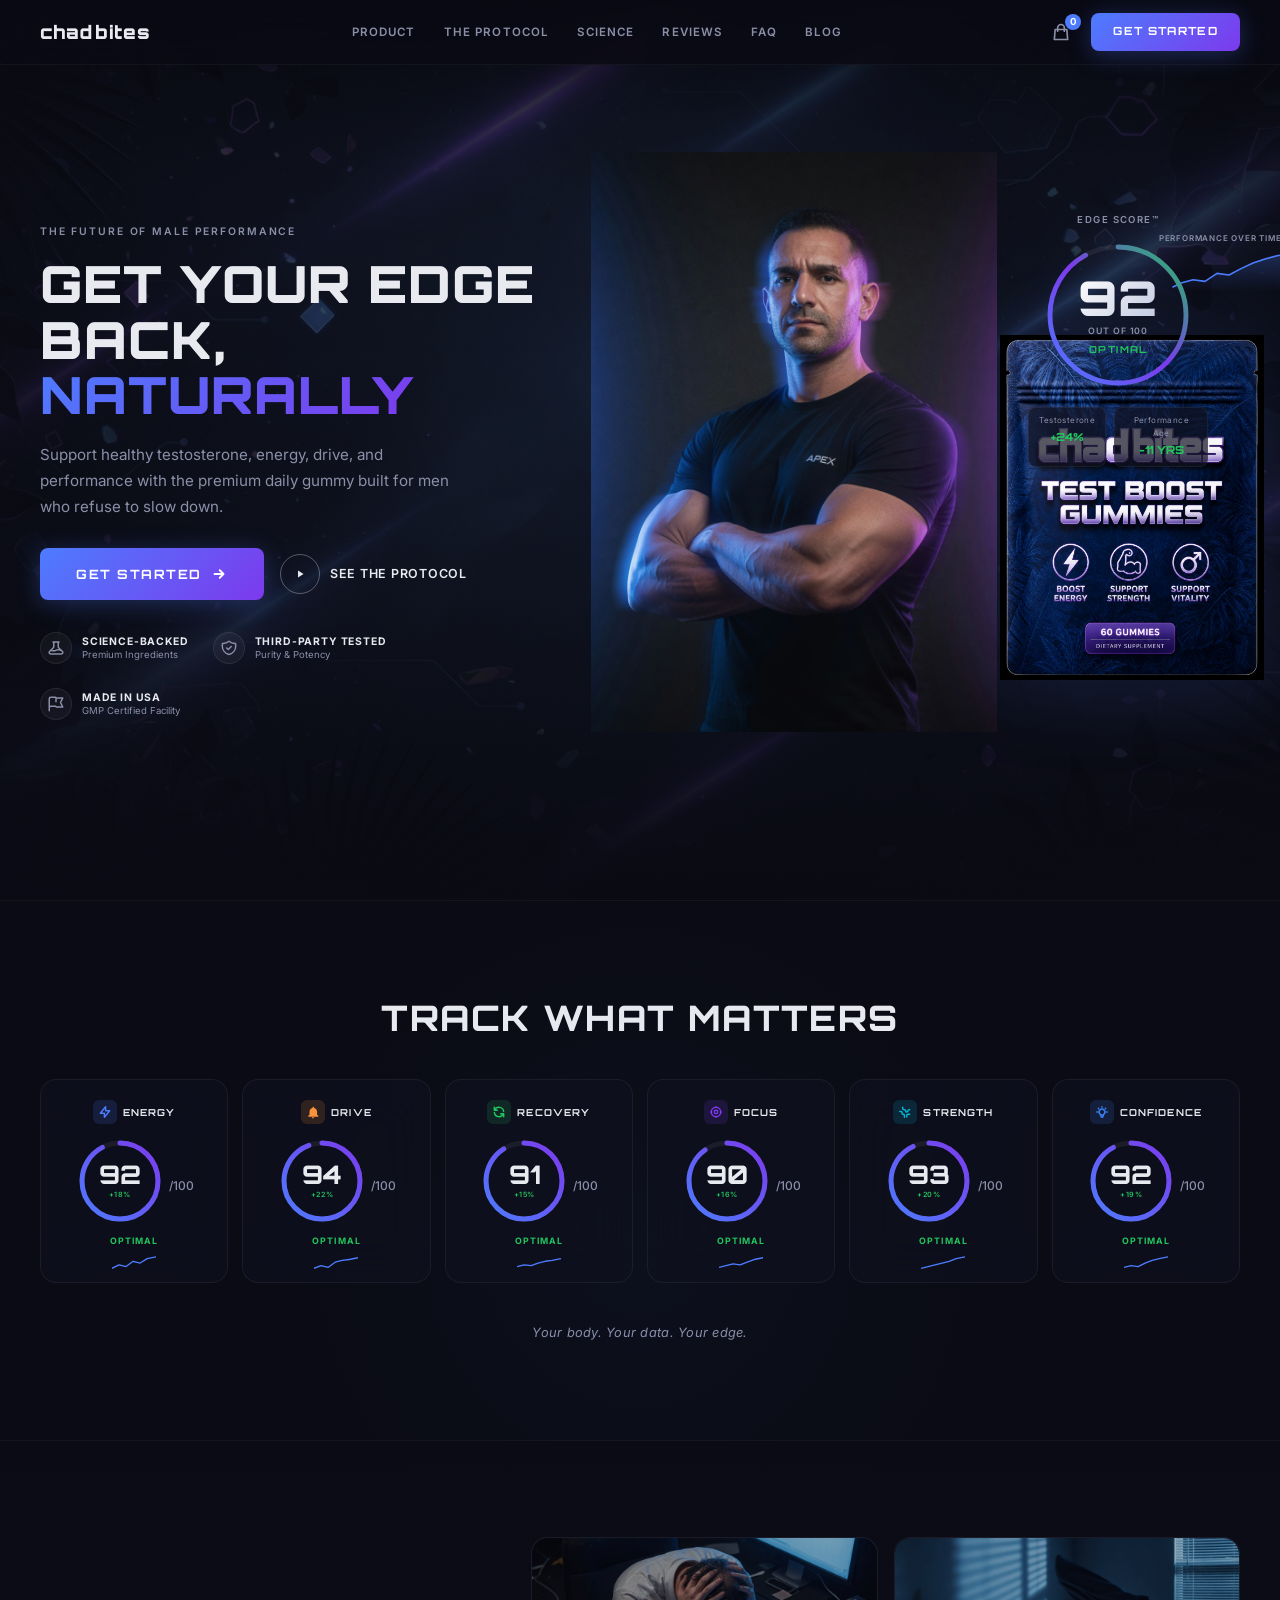
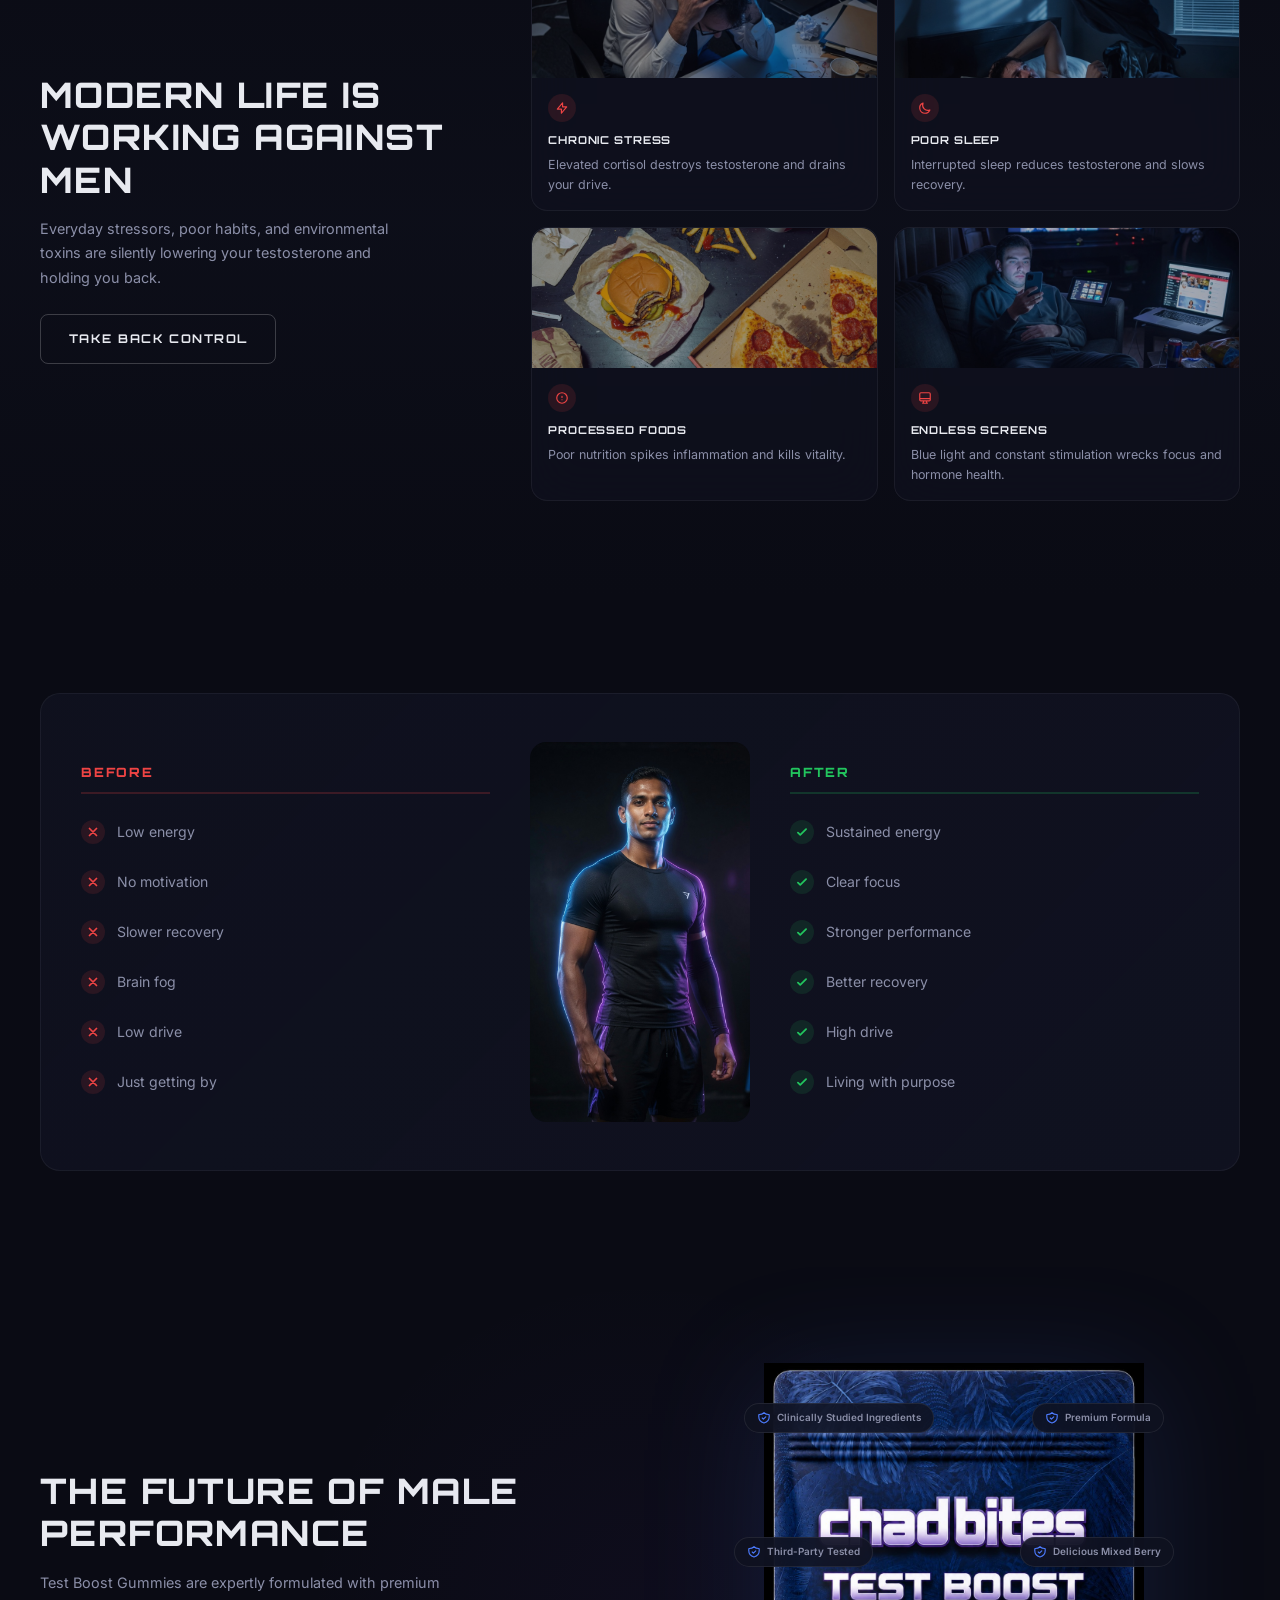
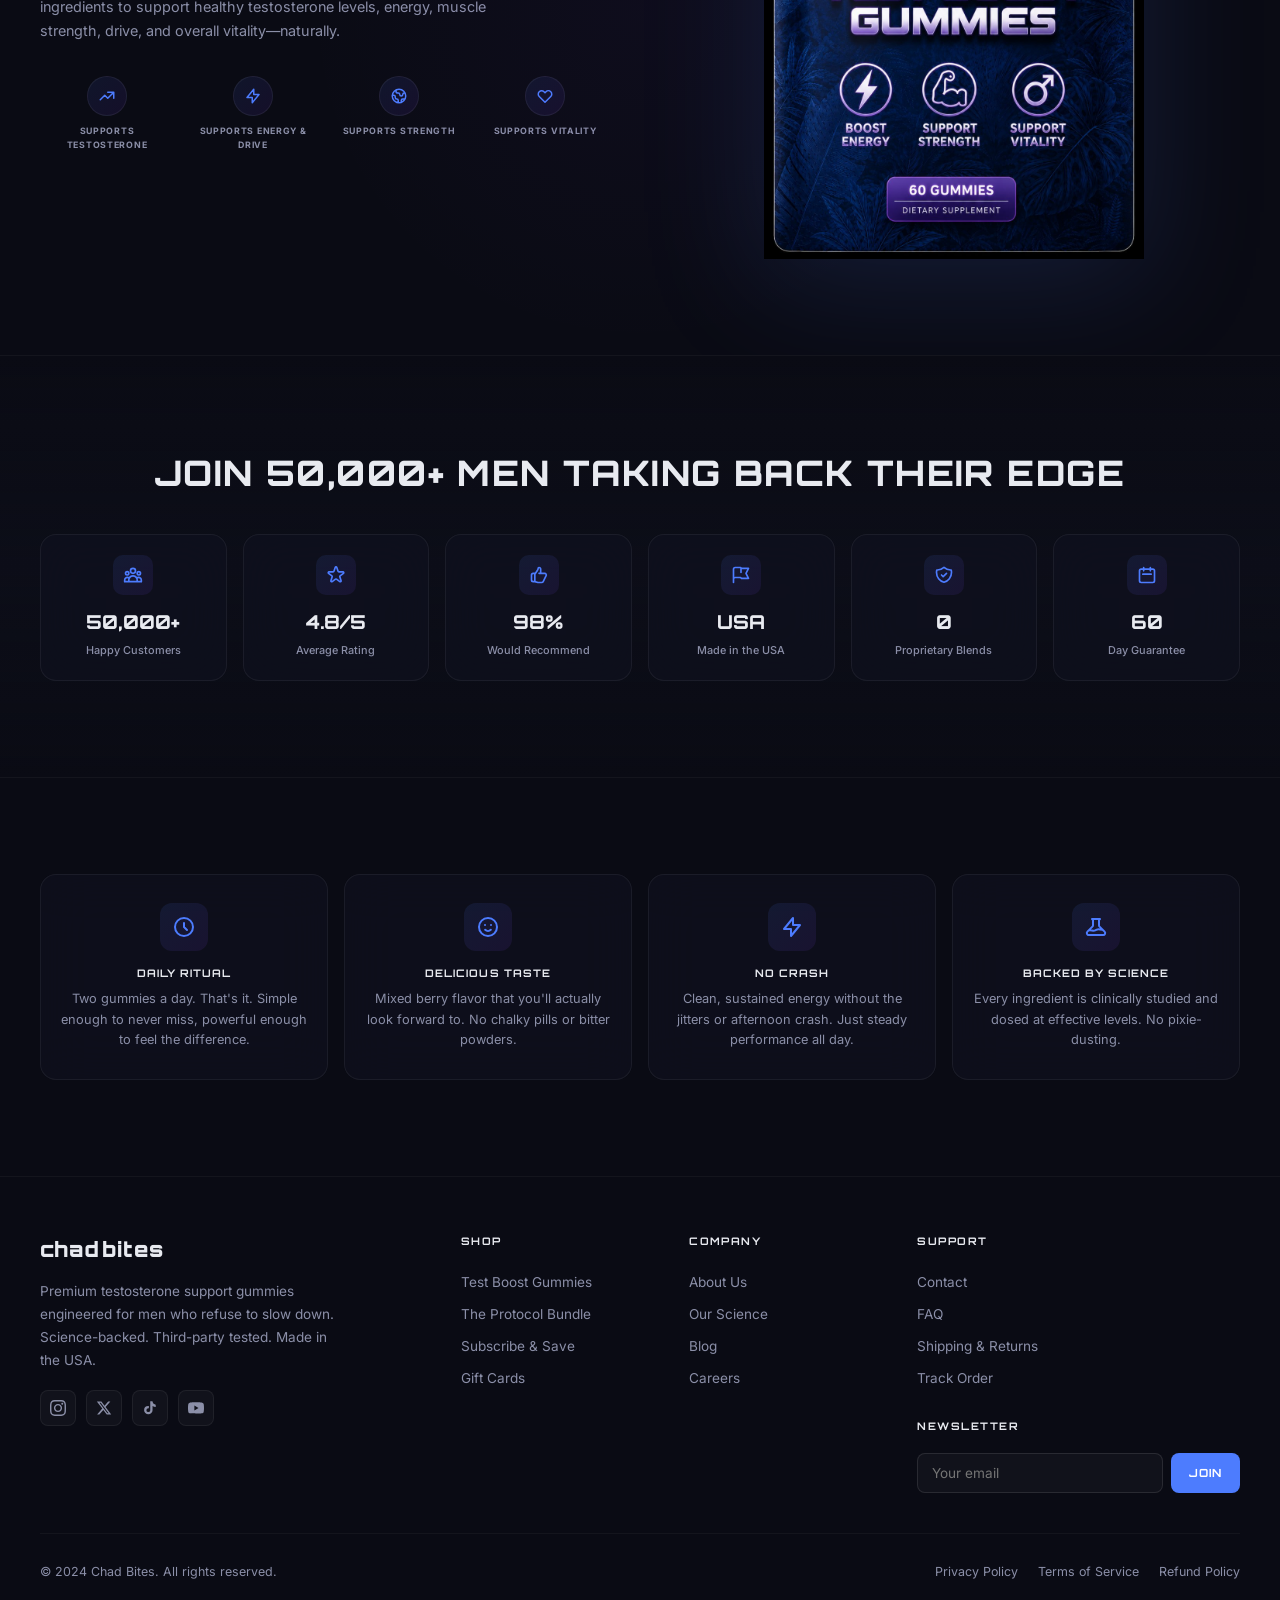
==== index.html @ c921f91a "initial: full HTML/CSS template set - homepage, editorial, quiz, blog, general page" ====
<!DOCTYPE html>
<html lang="en">
<head>
  <meta charset="utf-8">
  <meta name="viewport" content="width=device-width, initial-scale=1.0, maximum-scale=5.0">
  <title>Chad Bites - Get Your Edge Back, Naturally</title>
  <meta name="description" content="Premium testosterone support gummies for men who refuse to slow down. Science-backed, third-party tested, made in the USA.">
  <link rel="preconnect" href="https://fonts.googleapis.com">
  <link rel="preconnect" href="https://fonts.gstatic.com" crossorigin>
  <link href="https://fonts.googleapis.com/css2?family=Inter:wght@400;500;600;700;800;900&family=Orbitron:wght@400;500;600;700;800;900&display=swap" rel="stylesheet">
  <link rel="stylesheet" href="css/styles.css">
</head>
<body>
  <!-- Nav Component -->
  <div id="nav-component"></div>

  <main id="MainContent">
    <!-- ===================== HERO ===================== -->
    <section class="hero-section">
      <div class="hero-bg">
        <img src="images/hero-bg.jpg" alt="" loading="eager" fetchpriority="high">
      </div>
      <div class="hero-inner">
        <div class="hero-text">
          <div class="hero-eyebrow">THE FUTURE OF MALE PERFORMANCE</div>
          <h1 class="hero-heading">
            GET YOUR EDGE BACK,<br>
            <span class="accent">NATURALLY</span>
          </h1>
          <p class="hero-subtext">Support healthy testosterone, energy, drive, and performance with the premium daily gummy built for men who refuse to slow down.</p>
          <div class="hero-actions">
            <a href="quiz.html" class="btn btn-primary btn-lg">
              GET STARTED
              <svg xmlns="http://www.w3.org/2000/svg" width="18" height="18" fill="none" viewBox="0 0 24 24" stroke="currentColor" stroke-width="2.5"><path stroke-linecap="round" stroke-linejoin="round" d="M13 7l5 5m0 0l-5 5m5-5H6"/></svg>
            </a>
            <a href="#features" class="hero-secondary-btn">
              <span class="play-circle">
                <svg xmlns="http://www.w3.org/2000/svg" width="12" height="12" fill="currentColor" viewBox="0 0 24 24"><path d="M8 5v14l11-7z"/></svg>
              </span>
              <span>SEE THE PROTOCOL</span>
            </a>
          </div>
          <div class="hero-trust-row">
            <div class="trust-item">
              <div class="trust-item-icon">
                <svg xmlns="http://www.w3.org/2000/svg" width="18" height="18" fill="none" viewBox="0 0 24 24" stroke="currentColor" stroke-width="2"><path stroke-linecap="round" stroke-linejoin="round" d="M19.428 15.428a2 2 0 00-1.022-.547l-2.387-.477a6 6 0 00-3.86.517l-.318.158a6 6 0 01-3.86.517L6.05 15.21a2 2 0 00-1.806.547M8 4h8l-1 1v5.172a2 2 0 00.586 1.414l5 5c1.26 1.26.367 3.414-1.415 3.414H4.828c-1.782 0-2.674-2.154-1.414-3.414l5-5A2 2 0 009 10.172V5L8 4z"/></svg>
              </div>
              <div><strong>SCIENCE-BACKED</strong><span>Premium Ingredients</span></div>
            </div>
            <div class="trust-item">
              <div class="trust-item-icon">
                <svg xmlns="http://www.w3.org/2000/svg" width="18" height="18" fill="none" viewBox="0 0 24 24" stroke="currentColor" stroke-width="2"><path stroke-linecap="round" stroke-linejoin="round" d="M9 12l2 2 4-4m5.618-4.016A11.955 11.955 0 0112 2.944a11.955 11.955 0 01-8.618 3.04A12.02 12.02 0 003 9c0 5.591 3.824 10.29 9 11.622 5.176-1.332 9-6.03 9-11.622 0-1.042-.133-2.052-.382-3.016z"/></svg>
              </div>
              <div><strong>THIRD-PARTY TESTED</strong><span>Purity &amp; Potency</span></div>
            </div>
            <div class="trust-item">
              <div class="trust-item-icon">
                <svg xmlns="http://www.w3.org/2000/svg" width="18" height="18" fill="none" viewBox="0 0 24 24" stroke="currentColor" stroke-width="2"><path stroke-linecap="round" stroke-linejoin="round" d="M3 21v-4m0 0V5a2 2 0 012-2h6.5l1 1H21l-3 6 3 6h-8.5l-1-1H5a2 2 0 00-2 2zm9-13.5V9"/></svg>
              </div>
              <div><strong>MADE IN USA</strong><span>GMP Certified Facility</span></div>
            </div>
          </div>
        </div>

        <div class="hero-visuals">
          <div class="hero-model">
            <img src="images/hero-model.jpg" alt="Athletic man" loading="eager">
          </div>
          <div class="hero-product">
            <img src="images/pouch-front.jpg" alt="Chad Bites Test Boost Gummies" loading="eager">
          </div>

          <div class="hero-gauge-area">
            <div class="hero-gauge-top-label">EDGE SCORE&trade;</div>
            <div class="hero-gauge-ring">
              <svg viewBox="0 0 200 200">
                <defs>
                  <linearGradient id="heroGaugeGrad" x1="0%" y1="0%" x2="100%" y2="100%">
                    <stop offset="0%" stop-color="#4d7cfe"/>
                    <stop offset="50%" stop-color="#7c3aed"/>
                    <stop offset="100%" stop-color="#22c55e"/>
                  </linearGradient>
                </defs>
                <circle cx="100" cy="100" r="85" fill="none" stroke="rgba(255,255,255,0.06)" stroke-width="6"/>
                <circle class="hero-gauge-fill" cx="100" cy="100" r="85" fill="none"
                        stroke="url(#heroGaugeGrad)" stroke-width="6" stroke-linecap="round"
                        stroke-dasharray="0 534"
                        data-target="491" data-circumference="534"/>
              </svg>
              <div class="hero-gauge-center">
                <span class="hero-gauge-value">92</span>
                <span class="hero-gauge-max">OUT OF 100</span>
                <span class="hero-gauge-status">OPTIMAL</span>
              </div>
            </div>
            <div class="hero-mini-stats">
              <div class="mini-stat">
                <span class="mini-stat-label">Testosterone</span>
                <span class="mini-stat-value">+24%</span>
              </div>
              <div class="mini-stat">
                <span class="mini-stat-label">Performance Age</span>
                <span class="mini-stat-value">-11 YRS</span>
              </div>
            </div>
          </div>

          <div class="hero-perf-chart">
            <div class="hero-chart-label">PERFORMANCE OVER TIME</div>
            <svg viewBox="0 0 140 50" class="hero-chart-line">
              <defs>
                <linearGradient id="chartAreaFill" x1="0" y1="0" x2="0" y2="1">
                  <stop offset="0%" stop-color="rgba(77,124,254,0.25)"/>
                  <stop offset="100%" stop-color="rgba(77,124,254,0)"/>
                </linearGradient>
              </defs>
              <polygon points="0,45 10,40 25,36 40,38 55,28 70,30 85,22 100,15 115,10 130,6 140,4 140,50 0,50" fill="url(#chartAreaFill)"/>
              <polyline points="0,45 10,40 25,36 40,38 55,28 70,30 85,22 100,15 115,10 130,6 140,4" fill="none" stroke="#4d7cfe" stroke-width="2" stroke-linecap="round" stroke-linejoin="round"/>
            </svg>
          </div>
        </div>
      </div>
    </section>

    <!-- ===================== STATS GAUGES ===================== -->
    <section class="stats-section section-padding">
      <div class="container">
        <div class="stats-header">
          <h2 class="section-heading text-center">TRACK WHAT MATTERS</h2>
        </div>
        <div class="stats-scroll">
          <!-- Hidden SVG for gauge gradient -->
          <svg width="0" height="0" style="position:absolute;">
            <defs>
              <linearGradient id="gaugeGradient" x1="0%" y1="0%" x2="100%" y2="100%">
                <stop offset="0%" stop-color="#4d7cfe"/>
                <stop offset="100%" stop-color="#7c3aed"/>
              </linearGradient>
            </defs>
          </svg>

          <!-- Energy -->
          <div class="stat-card glass-card">
            <div class="stat-card-top">
              <span class="stat-card-icon stat-card-icon--energy">
                <svg xmlns="http://www.w3.org/2000/svg" width="14" height="14" fill="none" viewBox="0 0 24 24" stroke="currentColor" stroke-width="2.5"><path stroke-linecap="round" stroke-linejoin="round" d="M13 10V3L4 14h7v7l9-11h-7z"/></svg>
              </span>
              <span class="stat-card-title">Energy</span>
            </div>
            <div class="stat-card-gauge-row">
              <div class="stat-gauge">
                <svg viewBox="0 0 90 90">
                  <circle cx="45" cy="45" r="38" fill="none" stroke="rgba(255,255,255,0.06)" stroke-width="5"/>
                  <circle class="stat-gauge-fill" cx="45" cy="45" r="38" fill="none" stroke="url(#gaugeGradient)" stroke-width="5" stroke-linecap="round" data-target="220" data-circumference="239"/>
                </svg>
                <div class="stat-gauge-inner">
                  <span class="stat-gauge-value">92</span>
                  <span class="stat-gauge-sub">+18%</span>
                </div>
              </div>
              <span class="stat-card-max">/100</span>
            </div>
            <div class="stat-card-bottom">
              <span class="stat-card-status">OPTIMAL</span>
              <div class="stat-trend"><svg viewBox="0 0 50 16"><polyline points="0,14 8,10 16,12 24,6 32,8 40,3 50,1"/></svg></div>
            </div>
          </div>

          <!-- Drive -->
          <div class="stat-card glass-card">
            <div class="stat-card-top">
              <span class="stat-card-icon stat-card-icon--drive">
                <svg xmlns="http://www.w3.org/2000/svg" width="14" height="14" fill="currentColor" viewBox="0 0 24 24"><path d="M12 23c-1.1 0-1.99-.89-1.99-1.99h3.98c0 1.1-.89 1.99-1.99 1.99zm8-3H4V18l2-1v-5.5c0-3.07 2.13-5.64 5-6.32V4.5c0-.83.67-1.5 1.5-1.5s1.5.67 1.5 1.5v.68c2.87.68 5 3.25 5 6.32V17l2 1v2z"/></svg>
              </span>
              <span class="stat-card-title">Drive</span>
            </div>
            <div class="stat-card-gauge-row">
              <div class="stat-gauge">
                <svg viewBox="0 0 90 90">
                  <circle cx="45" cy="45" r="38" fill="none" stroke="rgba(255,255,255,0.06)" stroke-width="5"/>
                  <circle class="stat-gauge-fill" cx="45" cy="45" r="38" fill="none" stroke="url(#gaugeGradient)" stroke-width="5" stroke-linecap="round" data-target="225" data-circumference="239"/>
                </svg>
                <div class="stat-gauge-inner">
                  <span class="stat-gauge-value">94</span>
                  <span class="stat-gauge-sub">+22%</span>
                </div>
              </div>
              <span class="stat-card-max">/100</span>
            </div>
            <div class="stat-card-bottom">
              <span class="stat-card-status">OPTIMAL</span>
              <div class="stat-trend"><svg viewBox="0 0 50 16"><polyline points="0,14 8,11 16,13 24,7 32,5 40,4 50,2"/></svg></div>
            </div>
          </div>

          <!-- Recovery -->
          <div class="stat-card glass-card">
            <div class="stat-card-top">
              <span class="stat-card-icon stat-card-icon--recovery">
                <svg xmlns="http://www.w3.org/2000/svg" width="14" height="14" fill="none" viewBox="0 0 24 24" stroke="currentColor" stroke-width="2.5"><path stroke-linecap="round" stroke-linejoin="round" d="M4 4v5h.582m15.356 2A8.001 8.001 0 004.582 9m0 0H9m11 11v-5h-.581m0 0a8.003 8.003 0 01-15.357-2m15.357 2H15"/></svg>
              </span>
              <span class="stat-card-title">Recovery</span>
            </div>
            <div class="stat-card-gauge-row">
              <div class="stat-gauge">
                <svg viewBox="0 0 90 90">
                  <circle cx="45" cy="45" r="38" fill="none" stroke="rgba(255,255,255,0.06)" stroke-width="5"/>
                  <circle class="stat-gauge-fill" cx="45" cy="45" r="38" fill="none" stroke="url(#gaugeGradient)" stroke-width="5" stroke-linecap="round" data-target="217" data-circumference="239"/>
                </svg>
                <div class="stat-gauge-inner">
                  <span class="stat-gauge-value">91</span>
                  <span class="stat-gauge-sub">+15%</span>
                </div>
              </div>
              <span class="stat-card-max">/100</span>
            </div>
            <div class="stat-card-bottom">
              <span class="stat-card-status">OPTIMAL</span>
              <div class="stat-trend"><svg viewBox="0 0 50 16"><polyline points="0,12 8,10 16,11 24,8 32,6 40,5 50,3"/></svg></div>
            </div>
          </div>

          <!-- Focus -->
          <div class="stat-card glass-card">
            <div class="stat-card-top">
              <span class="stat-card-icon stat-card-icon--focus">
                <svg xmlns="http://www.w3.org/2000/svg" width="14" height="14" fill="none" viewBox="0 0 24 24" stroke="currentColor" stroke-width="2.5"><circle cx="12" cy="12" r="3"/><circle cx="12" cy="12" r="8"/><line x1="12" y1="2" x2="12" y2="4"/><line x1="12" y1="20" x2="12" y2="22"/><line x1="2" y1="12" x2="4" y2="12"/><line x1="20" y1="12" x2="22" y2="12"/></svg>
              </span>
              <span class="stat-card-title">Focus</span>
            </div>
            <div class="stat-card-gauge-row">
              <div class="stat-gauge">
                <svg viewBox="0 0 90 90">
                  <circle cx="45" cy="45" r="38" fill="none" stroke="rgba(255,255,255,0.06)" stroke-width="5"/>
                  <circle class="stat-gauge-fill" cx="45" cy="45" r="38" fill="none" stroke="url(#gaugeGradient)" stroke-width="5" stroke-linecap="round" data-target="215" data-circumference="239"/>
                </svg>
                <div class="stat-gauge-inner">
                  <span class="stat-gauge-value">90</span>
                  <span class="stat-gauge-sub">+16%</span>
                </div>
              </div>
              <span class="stat-card-max">/100</span>
            </div>
            <div class="stat-card-bottom">
              <span class="stat-card-status">OPTIMAL</span>
              <div class="stat-trend"><svg viewBox="0 0 50 16"><polyline points="0,13 8,11 16,9 24,10 32,7 40,4 50,2"/></svg></div>
            </div>
          </div>

          <!-- Strength -->
          <div class="stat-card glass-card">
            <div class="stat-card-top">
              <span class="stat-card-icon stat-card-icon--strength">
                <svg xmlns="http://www.w3.org/2000/svg" width="14" height="14" fill="none" viewBox="0 0 24 24" stroke="currentColor" stroke-width="2.5"><path stroke-linecap="round" stroke-linejoin="round" d="M3.055 11H5a2 2 0 012 2v1a2 2 0 002 2 2 2 0 012 2v2.945M8 3.935V5.5A2.5 2.5 0 0010.5 8h.5a2 2 0 012 2 2 2 0 104 0 2 2 0 012-2h1.064M15 20.488V18a2 2 0 012-2h3.064"/></svg>
              </span>
              <span class="stat-card-title">Strength</span>
            </div>
            <div class="stat-card-gauge-row">
              <div class="stat-gauge">
                <svg viewBox="0 0 90 90">
                  <circle cx="45" cy="45" r="38" fill="none" stroke="rgba(255,255,255,0.06)" stroke-width="5"/>
                  <circle class="stat-gauge-fill" cx="45" cy="45" r="38" fill="none" stroke="url(#gaugeGradient)" stroke-width="5" stroke-linecap="round" data-target="222" data-circumference="239"/>
                </svg>
                <div class="stat-gauge-inner">
                  <span class="stat-gauge-value">93</span>
                  <span class="stat-gauge-sub">+20%</span>
                </div>
              </div>
              <span class="stat-card-max">/100</span>
            </div>
            <div class="stat-card-bottom">
              <span class="stat-card-status">OPTIMAL</span>
              <div class="stat-trend"><svg viewBox="0 0 50 16"><polyline points="0,14 8,12 16,10 24,8 32,6 40,3 50,1"/></svg></div>
            </div>
          </div>

          <!-- Confidence -->
          <div class="stat-card glass-card">
            <div class="stat-card-top">
              <span class="stat-card-icon stat-card-icon--confidence">
                <svg xmlns="http://www.w3.org/2000/svg" width="14" height="14" fill="none" viewBox="0 0 24 24" stroke="currentColor" stroke-width="2.5"><path stroke-linecap="round" stroke-linejoin="round" d="M9.663 17h4.673M12 3v1m6.364 1.636l-.707.707M21 12h-1M4 12H3m3.343-5.657l-.707-.707m2.828 9.9a5 5 0 117.072 0l-.548.547A3.374 3.374 0 0014 18.469V19a2 2 0 11-4 0v-.531c0-.895-.356-1.754-.988-2.386l-.548-.547z"/></svg>
              </span>
              <span class="stat-card-title">Confidence</span>
            </div>
            <div class="stat-card-gauge-row">
              <div class="stat-gauge">
                <svg viewBox="0 0 90 90">
                  <circle cx="45" cy="45" r="38" fill="none" stroke="rgba(255,255,255,0.06)" stroke-width="5"/>
                  <circle class="stat-gauge-fill" cx="45" cy="45" r="38" fill="none" stroke="url(#gaugeGradient)" stroke-width="5" stroke-linecap="round" data-target="220" data-circumference="239"/>
                </svg>
                <div class="stat-gauge-inner">
                  <span class="stat-gauge-value">92</span>
                  <span class="stat-gauge-sub">+19%</span>
                </div>
              </div>
              <span class="stat-card-max">/100</span>
            </div>
            <div class="stat-card-bottom">
              <span class="stat-card-status">OPTIMAL</span>
              <div class="stat-trend"><svg viewBox="0 0 50 16"><polyline points="0,13 8,11 16,12 24,8 32,5 40,3 50,1"/></svg></div>
            </div>
          </div>
        </div>
        <p class="stats-tagline">Your body. Your data. Your edge.</p>
      </div>
    </section>

    <!-- ===================== PROBLEMS ===================== -->
    <section class="problems-section section-padding">
      <div class="container">
        <div class="problems-layout">
          <div class="problems-text">
            <h2 class="section-heading">MODERN LIFE IS WORKING AGAINST MEN</h2>
            <p class="problems-desc">Everyday stressors, poor habits, and environmental toxins are silently lowering your testosterone and holding you back.</p>
            <a href="quiz.html" class="btn btn-outline">TAKE BACK CONTROL</a>
          </div>
          <div class="problems-grid">
            <div class="problem-card glass-card">
              <div class="problem-card-img">
                <img src="images/problem-stress.jpg" alt="Chronic Stress" loading="lazy">
              </div>
              <div class="problem-card-body">
                <div class="problem-card-icon">
                  <svg xmlns="http://www.w3.org/2000/svg" fill="none" viewBox="0 0 24 24" stroke="currentColor" stroke-width="2"><path stroke-linecap="round" stroke-linejoin="round" d="M13 10V3L4 14h7v7l9-11h-7z"/></svg>
                </div>
                <h3>Chronic Stress</h3>
                <p>Elevated cortisol destroys testosterone and drains your drive.</p>
              </div>
            </div>
            <div class="problem-card glass-card">
              <div class="problem-card-img">
                <img src="images/problem-sleep.jpg" alt="Poor Sleep" loading="lazy">
              </div>
              <div class="problem-card-body">
                <div class="problem-card-icon">
                  <svg xmlns="http://www.w3.org/2000/svg" fill="none" viewBox="0 0 24 24" stroke="currentColor" stroke-width="2"><path stroke-linecap="round" stroke-linejoin="round" d="M20.354 15.354A9 9 0 018.646 3.646 9.003 9.003 0 0012 21a9.003 9.003 0 008.354-5.646z"/></svg>
                </div>
                <h3>Poor Sleep</h3>
                <p>Interrupted sleep reduces testosterone and slows recovery.</p>
              </div>
            </div>
            <div class="problem-card glass-card">
              <div class="problem-card-img">
                <img src="images/problem-food.jpg" alt="Processed Foods" loading="lazy">
              </div>
              <div class="problem-card-body">
                <div class="problem-card-icon">
                  <svg xmlns="http://www.w3.org/2000/svg" fill="none" viewBox="0 0 24 24" stroke="currentColor" stroke-width="2"><path stroke-linecap="round" stroke-linejoin="round" d="M12 9v2m0 4h.01M3 12a9 9 0 1118 0 9 9 0 01-18 0z"/></svg>
                </div>
                <h3>Processed Foods</h3>
                <p>Poor nutrition spikes inflammation and kills vitality.</p>
              </div>
            </div>
            <div class="problem-card glass-card">
              <div class="problem-card-img">
                <img src="images/problem-screens.jpg" alt="Endless Screens" loading="lazy">
              </div>
              <div class="problem-card-body">
                <div class="problem-card-icon">
                  <svg xmlns="http://www.w3.org/2000/svg" fill="none" viewBox="0 0 24 24" stroke="currentColor" stroke-width="2"><path stroke-linecap="round" stroke-linejoin="round" d="M9.75 17L9 20l-1 1h8l-1-1-.75-3M3 13h18M5 17h14a2 2 0 002-2V5a2 2 0 00-2-2H5a2 2 0 00-2 2v10a2 2 0 002 2z"/></svg>
                </div>
                <h3>Endless Screens</h3>
                <p>Blue light and constant stimulation wrecks focus and hormone health.</p>
              </div>
            </div>
          </div>
        </div>
      </div>
    </section>

    <!-- ===================== BEFORE / AFTER ===================== -->
    <section class="before-after-section section-padding">
      <div class="container">
        <div class="ba-card">
          <div class="ba-column ba-before">
            <div class="ba-column-header">BEFORE</div>
            <div class="ba-item">
              <span class="ba-icon ba-icon--x"><svg xmlns="http://www.w3.org/2000/svg" width="14" height="14" fill="none" viewBox="0 0 24 24" stroke="currentColor" stroke-width="3"><path stroke-linecap="round" stroke-linejoin="round" d="M6 18L18 6M6 6l12 12"/></svg></span>
              <span>Low energy</span>
            </div>
            <div class="ba-item">
              <span class="ba-icon ba-icon--x"><svg xmlns="http://www.w3.org/2000/svg" width="14" height="14" fill="none" viewBox="0 0 24 24" stroke="currentColor" stroke-width="3"><path stroke-linecap="round" stroke-linejoin="round" d="M6 18L18 6M6 6l12 12"/></svg></span>
              <span>No motivation</span>
            </div>
            <div class="ba-item">
              <span class="ba-icon ba-icon--x"><svg xmlns="http://www.w3.org/2000/svg" width="14" height="14" fill="none" viewBox="0 0 24 24" stroke="currentColor" stroke-width="3"><path stroke-linecap="round" stroke-linejoin="round" d="M6 18L18 6M6 6l12 12"/></svg></span>
              <span>Slower recovery</span>
            </div>
            <div class="ba-item">
              <span class="ba-icon ba-icon--x"><svg xmlns="http://www.w3.org/2000/svg" width="14" height="14" fill="none" viewBox="0 0 24 24" stroke="currentColor" stroke-width="3"><path stroke-linecap="round" stroke-linejoin="round" d="M6 18L18 6M6 6l12 12"/></svg></span>
              <span>Brain fog</span>
            </div>
            <div class="ba-item">
              <span class="ba-icon ba-icon--x"><svg xmlns="http://www.w3.org/2000/svg" width="14" height="14" fill="none" viewBox="0 0 24 24" stroke="currentColor" stroke-width="3"><path stroke-linecap="round" stroke-linejoin="round" d="M6 18L18 6M6 6l12 12"/></svg></span>
              <span>Low drive</span>
            </div>
            <div class="ba-item">
              <span class="ba-icon ba-icon--x"><svg xmlns="http://www.w3.org/2000/svg" width="14" height="14" fill="none" viewBox="0 0 24 24" stroke="currentColor" stroke-width="3"><path stroke-linecap="round" stroke-linejoin="round" d="M6 18L18 6M6 6l12 12"/></svg></span>
              <span>Just getting by</span>
            </div>
          </div>

          <div class="ba-center-image">
            <img src="images/before-after-man.jpg" alt="Transformation" loading="lazy">
          </div>

          <div class="ba-column ba-after">
            <div class="ba-column-header">AFTER</div>
            <div class="ba-item">
              <span class="ba-icon ba-icon--check"><svg xmlns="http://www.w3.org/2000/svg" width="14" height="14" fill="none" viewBox="0 0 24 24" stroke="currentColor" stroke-width="3"><path stroke-linecap="round" stroke-linejoin="round" d="M5 13l4 4L19 7"/></svg></span>
              <span>Sustained energy</span>
            </div>
            <div class="ba-item">
              <span class="ba-icon ba-icon--check"><svg xmlns="http://www.w3.org/2000/svg" width="14" height="14" fill="none" viewBox="0 0 24 24" stroke="currentColor" stroke-width="3"><path stroke-linecap="round" stroke-linejoin="round" d="M5 13l4 4L19 7"/></svg></span>
              <span>Clear focus</span>
            </div>
            <div class="ba-item">
              <span class="ba-icon ba-icon--check"><svg xmlns="http://www.w3.org/2000/svg" width="14" height="14" fill="none" viewBox="0 0 24 24" stroke="currentColor" stroke-width="3"><path stroke-linecap="round" stroke-linejoin="round" d="M5 13l4 4L19 7"/></svg></span>
              <span>Stronger performance</span>
            </div>
            <div class="ba-item">
              <span class="ba-icon ba-icon--check"><svg xmlns="http://www.w3.org/2000/svg" width="14" height="14" fill="none" viewBox="0 0 24 24" stroke="currentColor" stroke-width="3"><path stroke-linecap="round" stroke-linejoin="round" d="M5 13l4 4L19 7"/></svg></span>
              <span>Better recovery</span>
            </div>
            <div class="ba-item">
              <span class="ba-icon ba-icon--check"><svg xmlns="http://www.w3.org/2000/svg" width="14" height="14" fill="none" viewBox="0 0 24 24" stroke="currentColor" stroke-width="3"><path stroke-linecap="round" stroke-linejoin="round" d="M5 13l4 4L19 7"/></svg></span>
              <span>High drive</span>
            </div>
            <div class="ba-item">
              <span class="ba-icon ba-icon--check"><svg xmlns="http://www.w3.org/2000/svg" width="14" height="14" fill="none" viewBox="0 0 24 24" stroke="currentColor" stroke-width="3"><path stroke-linecap="round" stroke-linejoin="round" d="M5 13l4 4L19 7"/></svg></span>
              <span>Living with purpose</span>
            </div>
          </div>
        </div>
      </div>
    </section>

    <!-- ===================== PRODUCT BENEFITS ===================== -->
    <section class="benefits-section section-padding" id="benefits">
      <div class="container">
        <div class="benefits-layout">
          <div class="benefits-text-side">
            <h2 class="section-heading">THE FUTURE OF MALE PERFORMANCE</h2>
            <p class="benefits-desc">Test Boost Gummies are expertly formulated with premium ingredients to support healthy testosterone levels, energy, muscle strength, drive, and overall vitality&mdash;naturally.</p>
            <div class="benefits-icons-row">
              <div class="benefit-inline">
                <div class="benefit-inline-icon">
                  <svg xmlns="http://www.w3.org/2000/svg" fill="none" viewBox="0 0 24 24" stroke="currentColor" stroke-width="2"><path stroke-linecap="round" stroke-linejoin="round" d="M13 7h8m0 0v8m0-8l-8 8-4-4-6 6"/></svg>
                </div>
                <div class="benefit-inline-text"><strong>SUPPORTS TESTOSTERONE</strong></div>
              </div>
              <div class="benefit-inline">
                <div class="benefit-inline-icon">
                  <svg xmlns="http://www.w3.org/2000/svg" fill="none" viewBox="0 0 24 24" stroke="currentColor" stroke-width="2"><path stroke-linecap="round" stroke-linejoin="round" d="M13 10V3L4 14h7v7l9-11h-7z"/></svg>
                </div>
                <div class="benefit-inline-text"><strong>SUPPORTS ENERGY &amp; DRIVE</strong></div>
              </div>
              <div class="benefit-inline">
                <div class="benefit-inline-icon">
                  <svg xmlns="http://www.w3.org/2000/svg" fill="none" viewBox="0 0 24 24" stroke="currentColor" stroke-width="2"><path stroke-linecap="round" stroke-linejoin="round" d="M3.055 11H5a2 2 0 012 2v1a2 2 0 002 2 2 2 0 012 2v2.945M8 3.935V5.5A2.5 2.5 0 0010.5 8h.5a2 2 0 012 2 2 2 0 104 0 2 2 0 012-2h1.064M15 20.488V18a2 2 0 012-2h3.064M21 12a9 9 0 11-18 0 9 9 0 0118 0z"/></svg>
                </div>
                <div class="benefit-inline-text"><strong>SUPPORTS STRENGTH</strong></div>
              </div>
              <div class="benefit-inline">
                <div class="benefit-inline-icon">
                  <svg xmlns="http://www.w3.org/2000/svg" fill="none" viewBox="0 0 24 24" stroke="currentColor" stroke-width="2"><path stroke-linecap="round" stroke-linejoin="round" d="M4.318 6.318a4.5 4.5 0 000 6.364L12 20.364l7.682-7.682a4.5 4.5 0 00-6.364-6.364L12 7.636l-1.318-1.318a4.5 4.5 0 00-6.364 0z"/></svg>
                </div>
                <div class="benefit-inline-text"><strong>SUPPORTS VITALITY</strong></div>
              </div>
            </div>
          </div>
          <div class="benefits-product-side">
            <div class="benefits-product-wrap">
              <div class="benefits-badges-float">
                <div class="benefit-badge">
                  <svg xmlns="http://www.w3.org/2000/svg" width="14" height="14" fill="none" viewBox="0 0 24 24" stroke="currentColor" stroke-width="2"><path stroke-linecap="round" stroke-linejoin="round" d="M9 12l2 2 4-4m5.618-4.016A11.955 11.955 0 0112 2.944a11.955 11.955 0 01-8.618 3.04A12.02 12.02 0 003 9c0 5.591 3.824 10.29 9 11.622 5.176-1.332 9-6.03 9-11.622 0-1.042-.133-2.052-.382-3.016z"/></svg>
                  <span>Clinically Studied Ingredients</span>
                </div>
                <div class="benefit-badge">
                  <svg xmlns="http://www.w3.org/2000/svg" width="14" height="14" fill="none" viewBox="0 0 24 24" stroke="currentColor" stroke-width="2"><path stroke-linecap="round" stroke-linejoin="round" d="M9 12l2 2 4-4m5.618-4.016A11.955 11.955 0 0112 2.944a11.955 11.955 0 01-8.618 3.04A12.02 12.02 0 003 9c0 5.591 3.824 10.29 9 11.622 5.176-1.332 9-6.03 9-11.622 0-1.042-.133-2.052-.382-3.016z"/></svg>
                  <span>Third-Party Tested</span>
                </div>
                <div class="benefit-badge">
                  <svg xmlns="http://www.w3.org/2000/svg" width="14" height="14" fill="none" viewBox="0 0 24 24" stroke="currentColor" stroke-width="2"><path stroke-linecap="round" stroke-linejoin="round" d="M9 12l2 2 4-4m5.618-4.016A11.955 11.955 0 0112 2.944a11.955 11.955 0 01-8.618 3.04A12.02 12.02 0 003 9c0 5.591 3.824 10.29 9 11.622 5.176-1.332 9-6.03 9-11.622 0-1.042-.133-2.052-.382-3.016z"/></svg>
                  <span>Premium Formula</span>
                </div>
                <div class="benefit-badge">
                  <svg xmlns="http://www.w3.org/2000/svg" width="14" height="14" fill="none" viewBox="0 0 24 24" stroke="currentColor" stroke-width="2"><path stroke-linecap="round" stroke-linejoin="round" d="M9 12l2 2 4-4m5.618-4.016A11.955 11.955 0 0112 2.944a11.955 11.955 0 01-8.618 3.04A12.02 12.02 0 003 9c0 5.591 3.824 10.29 9 11.622 5.176-1.332 9-6.03 9-11.622 0-1.042-.133-2.052-.382-3.016z"/></svg>
                  <span>Delicious Mixed Berry</span>
                </div>
              </div>
              <img src="images/pouch-front.jpg" alt="Chad Bites Test Boost Gummies" loading="lazy" class="benefits-product-img">
            </div>
          </div>
        </div>
      </div>
    </section>

    <!-- ===================== SOCIAL PROOF ===================== -->
    <section class="social-proof-section section-padding" id="social-proof">
      <div class="container text-center">
        <h2 class="section-heading">JOIN 50,000+ MEN TAKING BACK THEIR EDGE</h2>
        <div class="social-proof-stats">
          <div class="proof-stat glass-card">
            <div class="proof-stat-icon">
              <svg xmlns="http://www.w3.org/2000/svg" fill="none" viewBox="0 0 24 24" stroke="currentColor" stroke-width="2"><path stroke-linecap="round" stroke-linejoin="round" d="M17 20h5v-2a3 3 0 00-5.356-1.857M17 20H7m10 0v-2c0-.656-.126-1.283-.356-1.857M7 20H2v-2a3 3 0 015.356-1.857M7 20v-2c0-.656.126-1.283.356-1.857m0 0a5.002 5.002 0 019.288 0M15 7a3 3 0 11-6 0 3 3 0 016 0zm6 3a2 2 0 11-4 0 2 2 0 014 0zM7 10a2 2 0 11-4 0 2 2 0 014 0z"/></svg>
            </div>
            <div class="proof-stat-value">50,000+</div>
            <div class="proof-stat-label">Happy Customers</div>
          </div>
          <div class="proof-stat glass-card">
            <div class="proof-stat-icon">
              <svg xmlns="http://www.w3.org/2000/svg" fill="none" viewBox="0 0 24 24" stroke="currentColor" stroke-width="2"><path stroke-linecap="round" stroke-linejoin="round" d="M11.049 2.927c.3-.921 1.603-.921 1.902 0l1.519 4.674a1 1 0 00.95.69h4.915c.969 0 1.371 1.24.588 1.81l-3.976 2.888a1 1 0 00-.363 1.118l1.518 4.674c.3.922-.755 1.688-1.538 1.118l-3.976-2.888a1 1 0 00-1.176 0l-3.976 2.888c-.783.57-1.838-.197-1.538-1.118l1.518-4.674a1 1 0 00-.363-1.118l-3.976-2.888c-.784-.57-.38-1.81.588-1.81h4.914a1 1 0 00.951-.69l1.519-4.674z"/></svg>
            </div>
            <div class="proof-stat-value">4.8/5</div>
            <div class="proof-stat-label">Average Rating</div>
          </div>
          <div class="proof-stat glass-card">
            <div class="proof-stat-icon">
              <svg xmlns="http://www.w3.org/2000/svg" fill="none" viewBox="0 0 24 24" stroke="currentColor" stroke-width="2"><path stroke-linecap="round" stroke-linejoin="round" d="M14 10h4.764a2 2 0 011.789 2.894l-3.5 7A2 2 0 0115.263 21h-4.017c-.163 0-.326-.02-.485-.06L7 20m7-10V5a2 2 0 00-2-2h-.095c-.5 0-.905.405-.905.905 0 .714-.211 1.412-.608 2.006L7 11v9m7-10h-2M7 20H5a2 2 0 01-2-2v-6a2 2 0 012-2h2.5"/></svg>
            </div>
            <div class="proof-stat-value">98%</div>
            <div class="proof-stat-label">Would Recommend</div>
          </div>
          <div class="proof-stat glass-card">
            <div class="proof-stat-icon">
              <svg xmlns="http://www.w3.org/2000/svg" fill="none" viewBox="0 0 24 24" stroke="currentColor" stroke-width="2"><path stroke-linecap="round" stroke-linejoin="round" d="M3 21v-4m0 0V5a2 2 0 012-2h6.5l1 1H21l-3 6 3 6h-8.5l-1-1H5a2 2 0 00-2 2zm9-13.5V9"/></svg>
            </div>
            <div class="proof-stat-value">USA</div>
            <div class="proof-stat-label">Made in the USA</div>
          </div>
          <div class="proof-stat glass-card">
            <div class="proof-stat-icon">
              <svg xmlns="http://www.w3.org/2000/svg" fill="none" viewBox="0 0 24 24" stroke="currentColor" stroke-width="2"><path stroke-linecap="round" stroke-linejoin="round" d="M9 12l2 2 4-4m5.618-4.016A11.955 11.955 0 0112 2.944a11.955 11.955 0 01-8.618 3.04A12.02 12.02 0 003 9c0 5.591 3.824 10.29 9 11.622 5.176-1.332 9-6.03 9-11.622 0-1.042-.133-2.052-.382-3.016z"/></svg>
            </div>
            <div class="proof-stat-value">0</div>
            <div class="proof-stat-label">Proprietary Blends</div>
          </div>
          <div class="proof-stat glass-card">
            <div class="proof-stat-icon">
              <svg xmlns="http://www.w3.org/2000/svg" fill="none" viewBox="0 0 24 24" stroke="currentColor" stroke-width="2"><path stroke-linecap="round" stroke-linejoin="round" d="M8 7V3m8 4V3m-9 8h10M5 21h14a2 2 0 002-2V7a2 2 0 00-2-2H5a2 2 0 00-2 2v12a2 2 0 002 2z"/></svg>
            </div>
            <div class="proof-stat-value">60</div>
            <div class="proof-stat-label">Day Guarantee</div>
          </div>
        </div>
      </div>
    </section>

    <!-- ===================== FEATURES ===================== -->
    <section class="features-section section-padding" id="features">
      <div class="container">
        <div class="features-grid">
          <div class="feature-card glass-card">
            <div class="feature-icon">
              <svg xmlns="http://www.w3.org/2000/svg" fill="none" viewBox="0 0 24 24" stroke="currentColor" stroke-width="2"><path stroke-linecap="round" stroke-linejoin="round" d="M12 8v4l3 3m6-3a9 9 0 11-18 0 9 9 0 0118 0z"/></svg>
            </div>
            <h3>Daily Ritual</h3>
            <p>Two gummies a day. That's it. Simple enough to never miss, powerful enough to feel the difference.</p>
          </div>
          <div class="feature-card glass-card">
            <div class="feature-icon">
              <svg xmlns="http://www.w3.org/2000/svg" fill="none" viewBox="0 0 24 24" stroke="currentColor" stroke-width="2"><path stroke-linecap="round" stroke-linejoin="round" d="M14.828 14.828a4 4 0 01-5.656 0M9 10h.01M15 10h.01M21 12a9 9 0 11-18 0 9 9 0 0118 0z"/></svg>
            </div>
            <h3>Delicious Taste</h3>
            <p>Mixed berry flavor that you'll actually look forward to. No chalky pills or bitter powders.</p>
          </div>
          <div class="feature-card glass-card">
            <div class="feature-icon">
              <svg xmlns="http://www.w3.org/2000/svg" fill="none" viewBox="0 0 24 24" stroke="currentColor" stroke-width="2"><path stroke-linecap="round" stroke-linejoin="round" d="M13 10V3L4 14h7v7l9-11h-7z"/></svg>
            </div>
            <h3>No Crash</h3>
            <p>Clean, sustained energy without the jitters or afternoon crash. Just steady performance all day.</p>
          </div>
          <div class="feature-card glass-card">
            <div class="feature-icon">
              <svg xmlns="http://www.w3.org/2000/svg" fill="none" viewBox="0 0 24 24" stroke="currentColor" stroke-width="2"><path stroke-linecap="round" stroke-linejoin="round" d="M19.428 15.428a2 2 0 00-1.022-.547l-2.387-.477a6 6 0 00-3.86.517l-.318.158a6 6 0 01-3.86.517L6.05 15.21a2 2 0 00-1.806.547M8 4h8l-1 1v5.172a2 2 0 00.586 1.414l5 5c1.26 1.26.367 3.414-1.415 3.414H4.828c-1.782 0-2.674-2.154-1.414-3.414l5-5A2 2 0 009 10.172V5L8 4z"/></svg>
            </div>
            <h3>Backed by Science</h3>
            <p>Every ingredient is clinically studied and dosed at effective levels. No pixie-dusting.</p>
          </div>
        </div>
      </div>
    </section>
  </main>

  <!-- Footer Component -->
  <div id="footer-component"></div>

  <script src="js/nav.js"></script>
</body>
</html>
---- css/styles.css ----
/* ============================================
   CHAD BITES - SHARED STYLESHEET
   Dark sci-fi aesthetic · blue/purple accents
   Static HTML version
   ============================================ */

/* --- CSS Custom Properties --- */
:root {
  --color-bg: #0a0b14;
  --color-bg-card: #101220;
  --color-text: #e8eaf0;
  --color-text-muted: #8b8fa8;
  --color-accent: #4d7cfe;
  --color-accent-secondary: #7c3aed;
  --color-success: #22c55e;
  --color-danger: #ef4444;
  --font-heading: 'Orbitron', sans-serif;
  --font-body: 'Inter', sans-serif;
}

/* --- RESET & BASE --- */
*, *::before, *::after {
  box-sizing: border-box;
  margin: 0;
  padding: 0;
}

html {
  font-size: 16px;
  scroll-behavior: smooth;
  -webkit-font-smoothing: antialiased;
  -moz-osx-font-smoothing: grayscale;
}

body {
  font-family: var(--font-body);
  background-color: var(--color-bg);
  color: var(--color-text);
  line-height: 1.6;
  overflow-x: hidden;
}

img {
  max-width: 100%;
  height: auto;
  display: block;
}

a {
  color: var(--color-accent);
  text-decoration: none;
  transition: color 0.2s ease;
}

a:hover {
  color: var(--color-accent-secondary);
}

button {
  cursor: pointer;
  font-family: var(--font-body);
  border: none;
  background: none;
}

ul, ol { list-style: none; }

/* --- UTILITIES --- */
.container {
  width: 100%;
  max-width: 1280px;
  margin: 0 auto;
  padding: 0 20px;
}
@media (min-width: 768px) {
  .container { padding: 0 40px; }
}

.section-padding { padding: 64px 0; }
@media (min-width: 768px) {
  .section-padding { padding: 96px 0; }
}

.section-heading {
  font-family: var(--font-heading);
  font-size: clamp(1.4rem, 3.5vw, 2.2rem);
  font-weight: 800;
  text-transform: uppercase;
  letter-spacing: 0.04em;
  line-height: 1.2;
  color: var(--color-text);
  margin-bottom: 16px;
}

.section-subtext {
  font-size: 0.95rem;
  color: var(--color-text-muted);
  max-width: 600px;
  line-height: 1.7;
}

.text-center { text-align: center; }
.text-center .section-subtext { margin-left: auto; margin-right: auto; }

/* --- BUTTONS --- */
.btn {
  display: inline-flex;
  align-items: center;
  justify-content: center;
  gap: 8px;
  font-family: var(--font-heading);
  font-size: 0.75rem;
  font-weight: 700;
  letter-spacing: 0.12em;
  text-transform: uppercase;
  padding: 14px 28px;
  border-radius: 8px;
  transition: all 0.3s ease;
  position: relative;
  overflow: hidden;
  white-space: nowrap;
  cursor: pointer;
}

.btn-primary {
  background: linear-gradient(135deg, var(--color-accent), var(--color-accent-secondary));
  color: #ffffff;
  border: none;
  box-shadow: 0 4px 24px rgba(77, 124, 254, 0.3);
}
.btn-primary:hover {
  transform: translateY(-2px);
  box-shadow: 0 8px 32px rgba(77, 124, 254, 0.45);
  color: #ffffff;
}

.btn-outline {
  background: transparent;
  color: var(--color-text);
  border: 1px solid rgba(255, 255, 255, 0.2);
}
.btn-outline:hover {
  border-color: var(--color-accent);
  color: var(--color-accent);
}

.btn-secondary {
  background: transparent;
  color: var(--color-text);
  border: 1px solid rgba(255, 255, 255, 0.15);
}
.btn-secondary:hover {
  border-color: var(--color-accent);
  color: var(--color-accent);
}

.btn-lg {
  padding: 16px 36px;
  font-size: 0.8rem;
}

/* --- GLASSMORPHISM CARD --- */
.glass-card {
  background: rgba(16, 18, 32, 0.65);
  backdrop-filter: blur(24px);
  -webkit-backdrop-filter: blur(24px);
  border: 1px solid rgba(255, 255, 255, 0.06);
  border-radius: 16px;
  transition: all 0.3s ease;
}
.glass-card:hover {
  border-color: rgba(77, 124, 254, 0.18);
  box-shadow: 0 8px 40px rgba(77, 124, 254, 0.06);
}

/* ============================================
   HEADER / NAV
   ============================================ */
.site-header {
  position: fixed;
  top: 0;
  left: 0;
  right: 0;
  z-index: 1000;
  background: rgba(10, 11, 20, 0.8);
  backdrop-filter: blur(24px);
  -webkit-backdrop-filter: blur(24px);
  border-bottom: 1px solid rgba(255, 255, 255, 0.04);
}

.header-inner {
  display: flex;
  align-items: center;
  justify-content: space-between;
  height: 64px;
  max-width: 1280px;
  margin: 0 auto;
  padding: 0 20px;
}
@media (min-width: 768px) {
  .header-inner { padding: 0 40px; }
}

.header-logo { display: flex; align-items: center; }

.header-logo-text {
  font-family: var(--font-heading);
  font-size: 1.15rem;
  font-weight: 900;
  color: var(--color-text);
  letter-spacing: 0.06em;
  text-transform: lowercase;
}
.header-logo-text span {
  color: var(--color-text);
  margin-left: 2px;
}

.header-nav {
  display: none;
  gap: 28px;
}
@media (min-width: 1024px) {
  .header-nav { display: flex; }
}
.header-nav a {
  font-size: 0.72rem;
  font-weight: 600;
  letter-spacing: 0.1em;
  text-transform: uppercase;
  color: var(--color-text-muted);
  transition: color 0.2s ease;
}
.header-nav a:hover { color: var(--color-text); }

.header-actions {
  display: flex;
  align-items: center;
  gap: 12px;
}

.header-icon-btn {
  display: flex;
  align-items: center;
  justify-content: center;
  width: 36px;
  height: 36px;
  color: var(--color-text-muted);
  transition: color 0.2s;
  position: relative;
  background: none;
  border: none;
}
.header-icon-btn:hover { color: var(--color-text); }

.header-cart-count {
  position: absolute;
  top: 0;
  right: -2px;
  background: var(--color-accent);
  color: #fff;
  font-size: 0.6rem;
  font-weight: 700;
  width: 16px;
  height: 16px;
  border-radius: 50%;
  display: flex;
  align-items: center;
  justify-content: center;
}

.header-cta { display: none; }
@media (min-width: 1024px) {
  .header-cta {
    display: inline-flex;
    padding: 10px 22px;
    font-size: 0.7rem;
  }
}

.hamburger {
  display: flex;
  flex-direction: column;
  gap: 5px;
  width: 22px;
  padding: 4px 0;
  background: none;
  border: none;
  cursor: pointer;
}
@media (min-width: 1024px) {
  .hamburger { display: none; }
}
.hamburger span {
  display: block;
  height: 2px;
  background: var(--color-text);
  border-radius: 2px;
  transition: all 0.3s ease;
}
.hamburger.is-open span:nth-child(1) {
  transform: rotate(45deg) translate(5px, 5px);
}
.hamburger.is-open span:nth-child(2) {
  opacity: 0;
}
.hamburger.is-open span:nth-child(3) {
  transform: rotate(-45deg) translate(5px, -5px);
}

.mobile-menu {
  display: none;
  position: fixed;
  top: 64px;
  left: 0;
  right: 0;
  bottom: 0;
  background: rgba(10, 11, 20, 0.98);
  backdrop-filter: blur(24px);
  z-index: 999;
  padding: 40px 20px;
  flex-direction: column;
  gap: 20px;
}
.mobile-menu.is-open { display: flex; }
.mobile-menu a {
  font-family: var(--font-heading);
  font-size: 1rem;
  font-weight: 700;
  letter-spacing: 0.08em;
  text-transform: uppercase;
  color: var(--color-text-muted);
  padding: 12px 0;
  border-bottom: 1px solid rgba(255, 255, 255, 0.04);
  display: block;
}
.mobile-menu a:hover { color: var(--color-text); }
.mobile-menu .btn {
  margin-top: 12px;
  text-align: center;
}

/* ============================================
   HERO
   ============================================ */
.hero-section {
  position: relative;
  min-height: 100vh;
  display: flex;
  align-items: center;
  padding-top: 64px;
  overflow: hidden;
}

.hero-bg {
  position: absolute;
  inset: 0;
  z-index: 0;
}
.hero-bg img {
  width: 100%;
  height: 100%;
  object-fit: cover;
}
.hero-bg::after {
  content: '';
  position: absolute;
  inset: 0;
  background:
    linear-gradient(180deg, rgba(10,11,20,0.6) 0%, rgba(10,11,20,0.4) 40%, rgba(10,11,20,0.92) 100%),
    linear-gradient(90deg, rgba(10,11,20,0.8) 0%, rgba(10,11,20,0.1) 50%, rgba(10,11,20,0.6) 100%);
}

.hero-inner {
  position: relative;
  z-index: 1;
  width: 100%;
  max-width: 1280px;
  margin: 0 auto;
  padding: 40px 20px 60px;
  display: grid;
  grid-template-columns: 1fr;
  gap: 32px;
  align-items: center;
}
@media (min-width: 768px) {
  .hero-inner {
    padding: 60px 40px 80px;
    grid-template-columns: 42% 58%;
    gap: 24px;
    min-height: calc(100vh - 64px);
  }
}

.hero-eyebrow {
  font-size: 0.65rem;
  font-weight: 600;
  letter-spacing: 0.18em;
  text-transform: uppercase;
  color: var(--color-text-muted);
  margin-bottom: 16px;
}

.hero-heading {
  font-family: var(--font-heading);
  font-size: clamp(2rem, 5.5vw, 3.2rem);
  font-weight: 900;
  text-transform: uppercase;
  letter-spacing: 0.02em;
  line-height: 1.08;
  margin-bottom: 20px;
  color: var(--color-text);
}
.hero-heading .accent {
  background: linear-gradient(135deg, var(--color-accent), var(--color-accent-secondary));
  -webkit-background-clip: text;
  -webkit-text-fill-color: transparent;
  background-clip: text;
}

.hero-subtext {
  font-size: 0.95rem;
  color: var(--color-text-muted);
  line-height: 1.7;
  margin-bottom: 28px;
  max-width: 420px;
}

.hero-actions {
  display: flex;
  flex-wrap: wrap;
  gap: 16px;
  align-items: center;
  margin-bottom: 32px;
}

.hero-secondary-btn {
  display: inline-flex;
  align-items: center;
  gap: 10px;
  color: var(--color-text);
  font-size: 0.78rem;
  font-weight: 600;
  letter-spacing: 0.06em;
  text-transform: uppercase;
  transition: color 0.2s;
}
.hero-secondary-btn:hover { color: var(--color-accent); }

.play-circle {
  width: 40px;
  height: 40px;
  border-radius: 50%;
  border: 1.5px solid rgba(255,255,255,0.3);
  display: flex;
  align-items: center;
  justify-content: center;
  color: var(--color-text);
  transition: border-color 0.2s;
  flex-shrink: 0;
}
.hero-secondary-btn:hover .play-circle {
  border-color: var(--color-accent);
}

.hero-trust-row {
  display: flex;
  flex-wrap: wrap;
  gap: 24px;
}
@media (max-width: 767px) {
  .hero-trust-row { display: none; }
}

.trust-item {
  display: flex;
  align-items: center;
  gap: 10px;
}
.trust-item-icon {
  width: 32px;
  height: 32px;
  border-radius: 50%;
  background: rgba(255,255,255,0.04);
  border: 1px solid rgba(255,255,255,0.08);
  display: flex;
  align-items: center;
  justify-content: center;
  color: var(--color-text-muted);
  flex-shrink: 0;
}
.trust-item div {
  display: flex;
  flex-direction: column;
}
.trust-item strong {
  font-size: 0.65rem;
  font-weight: 700;
  letter-spacing: 0.08em;
  text-transform: uppercase;
  color: var(--color-text);
  line-height: 1.3;
}
.trust-item span {
  font-size: 0.6rem;
  color: var(--color-text-muted);
  line-height: 1.3;
}

.hero-visuals {
  position: relative;
  min-height: 400px;
}
@media (min-width: 768px) {
  .hero-visuals { min-height: 520px; }
}

.hero-model {
  position: absolute;
  bottom: 0;
  left: 0;
  width: 65%;
  z-index: 2;
}
.hero-model img {
  width: 100%;
  height: auto;
  object-fit: contain;
  object-position: bottom center;
  max-height: 580px;
}

.hero-product {
  position: absolute;
  right: 0;
  bottom: 10%;
  width: 38%;
  z-index: 3;
  filter: drop-shadow(0 12px 40px rgba(77, 124, 254, 0.15));
}
.hero-product img {
  width: 100%;
  height: auto;
}

.hero-gauge-area {
  position: absolute;
  top: 0;
  right: 5%;
  z-index: 4;
  text-align: center;
  width: 160px;
}
@media (min-width: 768px) {
  .hero-gauge-area { width: 180px; right: 8%; }
}

.hero-gauge-top-label {
  font-size: 0.6rem;
  font-weight: 600;
  letter-spacing: 0.15em;
  text-transform: uppercase;
  color: var(--color-text-muted);
  margin-bottom: 8px;
}

.hero-gauge-ring {
  position: relative;
  width: 140px;
  height: 140px;
  margin: 0 auto;
}
@media (min-width: 768px) {
  .hero-gauge-ring { width: 160px; height: 160px; }
}

.hero-gauge-ring svg {
  width: 100%;
  height: 100%;
  transform: rotate(-90deg);
}
.hero-gauge-fill {
  transition: stroke-dasharray 2s ease-out;
}

.hero-gauge-center {
  position: absolute;
  inset: 0;
  display: flex;
  flex-direction: column;
  align-items: center;
  justify-content: center;
}
.hero-gauge-value {
  font-family: var(--font-heading);
  font-size: 2.5rem;
  font-weight: 900;
  line-height: 1;
  background: linear-gradient(135deg, #ffffff, #c0c8e0);
  -webkit-background-clip: text;
  -webkit-text-fill-color: transparent;
  background-clip: text;
}
@media (min-width: 768px) {
  .hero-gauge-value { font-size: 3rem; }
}
.hero-gauge-max {
  font-size: 0.55rem;
  font-weight: 600;
  letter-spacing: 0.1em;
  color: var(--color-text-muted);
  text-transform: uppercase;
  margin-top: 2px;
}
.hero-gauge-status {
  font-family: var(--font-heading);
  font-size: 0.6rem;
  font-weight: 700;
  letter-spacing: 0.15em;
  color: var(--color-success);
  margin-top: 4px;
}

.hero-mini-stats {
  display: flex;
  gap: 8px;
  margin-top: 12px;
  justify-content: center;
}
.mini-stat {
  background: rgba(16, 18, 32, 0.7);
  border: 1px solid rgba(255,255,255,0.06);
  border-radius: 8px;
  padding: 6px 10px;
  text-align: center;
}
.mini-stat-label {
  font-size: 0.5rem;
  color: var(--color-text-muted);
  letter-spacing: 0.05em;
  display: block;
  margin-bottom: 2px;
}
.mini-stat-value {
  font-family: var(--font-heading);
  font-size: 0.7rem;
  font-weight: 800;
  color: var(--color-success);
  display: block;
}

.hero-perf-chart {
  position: absolute;
  top: 10px;
  right: 0;
  width: 140px;
  z-index: 1;
  display: none;
}
@media (min-width: 1024px) {
  .hero-perf-chart {
    display: block;
    right: -5%;
    top: 20px;
  }
}
.hero-chart-label {
  font-size: 0.5rem;
  font-weight: 600;
  letter-spacing: 0.1em;
  text-transform: uppercase;
  color: var(--color-text-muted);
  margin-bottom: 6px;
}
.hero-chart-line {
  width: 100%;
  height: 40px;
}

/* ============================================
   STATS GAUGES
   ============================================ */
.stats-section {
  position: relative;
  border-top: 1px solid rgba(255, 255, 255, 0.04);
  border-bottom: 1px solid rgba(255, 255, 255, 0.04);
}
.stats-section::before {
  content: '';
  position: absolute;
  top: 0;
  left: 50%;
  transform: translateX(-50%);
  width: 700px;
  height: 700px;
  background: radial-gradient(circle, rgba(77, 124, 254, 0.04), transparent 70%);
  pointer-events: none;
}

.stats-header { margin-bottom: 40px; }

.stats-scroll {
  display: flex;
  gap: 14px;
  overflow-x: auto;
  scroll-snap-type: x mandatory;
  -webkit-overflow-scrolling: touch;
  padding-bottom: 8px;
  scrollbar-width: none;
}
.stats-scroll::-webkit-scrollbar { display: none; }

@media (min-width: 1024px) {
  .stats-scroll {
    display: grid;
    grid-template-columns: repeat(6, 1fr);
    overflow: visible;
  }
}

.stat-card {
  flex: 0 0 calc(42% - 8px);
  min-width: 150px;
  scroll-snap-align: start;
  padding: 20px 14px 16px;
  text-align: center;
  position: relative;
}
@media (min-width: 768px) {
  .stat-card { flex: 0 0 calc(25% - 12px); }
}

.stat-card-top {
  display: flex;
  align-items: center;
  justify-content: center;
  gap: 6px;
  margin-bottom: 12px;
}

.stat-card-icon {
  width: 24px;
  height: 24px;
  border-radius: 6px;
  display: flex;
  align-items: center;
  justify-content: center;
  flex-shrink: 0;
}
.stat-card-icon--energy { background: rgba(77, 124, 254, 0.15); color: #4d7cfe; }
.stat-card-icon--drive { background: rgba(251, 146, 60, 0.15); color: #fb923c; }
.stat-card-icon--recovery { background: rgba(34, 197, 94, 0.15); color: #22c55e; }
.stat-card-icon--focus { background: rgba(124, 58, 237, 0.15); color: #7c3aed; }
.stat-card-icon--strength { background: rgba(6, 182, 212, 0.15); color: #06b6d4; }
.stat-card-icon--confidence { background: rgba(59, 130, 246, 0.15); color: #3b82f6; }

.stat-card-title {
  font-family: var(--font-heading);
  font-size: 0.6rem;
  font-weight: 700;
  letter-spacing: 0.12em;
  text-transform: uppercase;
  color: var(--color-text);
}

.stat-card-gauge-row {
  display: flex;
  align-items: center;
  justify-content: center;
  gap: 4px;
  margin-bottom: 8px;
}

.stat-gauge {
  position: relative;
  width: 90px;
  height: 90px;
}
.stat-gauge svg {
  width: 100%;
  height: 100%;
  transform: rotate(-90deg);
}
.stat-gauge-fill {
  stroke-dasharray: 0, 239;
  transition: stroke-dasharray 1.5s ease-out;
}
.stat-gauge-inner {
  position: absolute;
  inset: 0;
  display: flex;
  flex-direction: column;
  align-items: center;
  justify-content: center;
}
.stat-gauge-value {
  font-family: var(--font-heading);
  font-size: 1.6rem;
  font-weight: 800;
  line-height: 1;
  color: var(--color-text);
}
.stat-gauge-sub {
  font-size: 0.45rem;
  font-weight: 600;
  letter-spacing: 0.08em;
  color: var(--color-success);
  margin-top: 2px;
}

.stat-card-max {
  font-size: 0.75rem;
  color: var(--color-text-muted);
  font-weight: 500;
  margin-top: 8px;
}

.stat-card-bottom {
  display: flex;
  flex-direction: column;
  align-items: center;
  gap: 4px;
}

.stat-card-status {
  font-size: 0.55rem;
  color: var(--color-success);
  font-weight: 700;
  letter-spacing: 0.12em;
  text-transform: uppercase;
}

.stat-trend {
  width: 44px;
  height: 14px;
}
.stat-trend polyline {
  fill: none;
  stroke: var(--color-accent);
  stroke-width: 1.5;
  stroke-linecap: round;
  stroke-linejoin: round;
}

.stats-tagline {
  text-align: center;
  font-size: 0.8rem;
  color: var(--color-text-muted);
  margin-top: 32px;
  font-style: italic;
  letter-spacing: 0.02em;
}

/* ============================================
   PROBLEMS SECTION
   ============================================ */
.problems-section {
  position: relative;
  background: linear-gradient(180deg, var(--color-bg) 0%, rgba(14, 16, 28, 0.6) 50%, var(--color-bg) 100%);
}

.problems-layout {
  display: grid;
  grid-template-columns: 1fr;
  gap: 40px;
  align-items: start;
}
@media (min-width: 768px) {
  .problems-layout {
    grid-template-columns: 1fr 1.6fr;
    gap: 48px;
    align-items: center;
  }
}

.problems-text .section-heading { text-align: left; }

.problems-desc {
  font-size: 0.9rem;
  color: var(--color-text-muted);
  line-height: 1.7;
  margin-bottom: 24px;
  max-width: 360px;
}

.problems-grid {
  display: grid;
  grid-template-columns: 1fr 1fr;
  gap: 16px;
}

.problem-card { overflow: hidden; position: relative; }
.problem-card-img {
  width: 100%;
  height: 120px;
  overflow: hidden;
  border-radius: 16px 16px 0 0;
}
@media (min-width: 768px) {
  .problem-card-img { height: 140px; }
}
.problem-card-img img {
  width: 100%;
  height: 100%;
  object-fit: cover;
  opacity: 0.7;
  transition: opacity 0.3s;
}
.problem-card:hover .problem-card-img img { opacity: 0.85; }

.problem-card-body { padding: 16px; }

.problem-card-icon {
  width: 28px;
  height: 28px;
  border-radius: 50%;
  background: rgba(239, 68, 68, 0.12);
  display: flex;
  align-items: center;
  justify-content: center;
  margin-bottom: 10px;
  color: var(--color-danger);
}
.problem-card-icon svg { width: 14px; height: 14px; }

.problem-card h3 {
  font-family: var(--font-heading);
  font-size: 0.68rem;
  font-weight: 700;
  letter-spacing: 0.08em;
  text-transform: uppercase;
  margin-bottom: 6px;
  color: var(--color-text);
}

.problem-card p {
  font-size: 0.78rem;
  color: var(--color-text-muted);
  line-height: 1.55;
}

/* ============================================
   BEFORE / AFTER
   ============================================ */
.before-after-section { position: relative; }

.ba-card {
  display: grid;
  grid-template-columns: 1fr;
  gap: 24px;
  align-items: center;
  background: linear-gradient(135deg, rgba(16, 18, 32, 0.8), rgba(20, 22, 40, 0.6));
  border: 1px solid rgba(255, 255, 255, 0.05);
  border-radius: 20px;
  padding: 40px 24px;
}
@media (min-width: 768px) {
  .ba-card {
    grid-template-columns: 1fr auto 1fr;
    gap: 40px;
    padding: 48px 40px;
  }
}

.ba-column { display: flex; flex-direction: column; gap: 10px; }

.ba-column-header {
  font-family: var(--font-heading);
  font-size: 0.8rem;
  font-weight: 800;
  letter-spacing: 0.14em;
  text-transform: uppercase;
  margin-bottom: 8px;
  padding-bottom: 10px;
  border-bottom: 2px solid rgba(255, 255, 255, 0.05);
}
.ba-before .ba-column-header {
  color: var(--color-danger);
  border-color: rgba(239, 68, 68, 0.2);
}
.ba-after .ba-column-header {
  color: var(--color-success);
  border-color: rgba(34, 197, 94, 0.2);
}

.ba-item { display: flex; align-items: center; gap: 12px; padding: 8px 0; }

.ba-icon {
  flex-shrink: 0;
  width: 24px;
  height: 24px;
  border-radius: 50%;
  display: flex;
  align-items: center;
  justify-content: center;
}
.ba-icon--x { background: rgba(239, 68, 68, 0.12); color: var(--color-danger); }
.ba-icon--check { background: rgba(34, 197, 94, 0.12); color: var(--color-success); }

.ba-item span:last-child {
  font-size: 0.88rem;
  color: var(--color-text-muted);
}

.ba-center-image { display: none; }
@media (min-width: 768px) {
  .ba-center-image {
    display: block;
    width: 220px;
    height: 380px;
    border-radius: 16px;
    overflow: hidden;
    flex-shrink: 0;
  }
}
.ba-center-image img {
  width: 100%;
  height: 100%;
  object-fit: cover;
}

/* ============================================
   PRODUCT BENEFITS
   ============================================ */
.benefits-section {
  position: relative;
  overflow: hidden;
}
.benefits-section::before {
  content: '';
  position: absolute;
  top: 50%;
  left: 50%;
  transform: translate(-50%, -50%);
  width: 800px;
  height: 800px;
  background: radial-gradient(circle, rgba(124, 58, 237, 0.04), transparent 60%);
  pointer-events: none;
}

.benefits-layout {
  display: grid;
  grid-template-columns: 1fr;
  gap: 48px;
  align-items: center;
}
@media (min-width: 768px) {
  .benefits-layout { grid-template-columns: 1fr 1fr; gap: 56px; }
}

.benefits-text-side .section-heading { text-align: left; }

.benefits-desc {
  font-size: 0.9rem;
  color: var(--color-text-muted);
  line-height: 1.7;
  margin-bottom: 32px;
  max-width: 460px;
}

.benefits-icons-row {
  display: grid;
  grid-template-columns: 1fr 1fr;
  gap: 16px;
}
@media (min-width: 768px) {
  .benefits-icons-row { grid-template-columns: repeat(4, 1fr); gap: 12px; }
}

.benefit-inline {
  display: flex;
  flex-direction: column;
  align-items: center;
  text-align: center;
  gap: 8px;
}

.benefit-inline-icon {
  width: 40px;
  height: 40px;
  border-radius: 50%;
  background: linear-gradient(135deg, rgba(77, 124, 254, 0.1), rgba(124, 58, 237, 0.1));
  border: 1px solid rgba(255, 255, 255, 0.06);
  display: flex;
  align-items: center;
  justify-content: center;
  color: var(--color-accent);
}
.benefit-inline-icon svg { width: 18px; height: 18px; }

.benefit-inline-text strong {
  font-size: 0.55rem;
  font-weight: 700;
  letter-spacing: 0.08em;
  color: var(--color-text-muted);
  display: block;
}

.benefits-product-side { display: flex; justify-content: center; }

.benefits-product-wrap { position: relative; max-width: 380px; }

.benefits-product-img {
  width: 100%;
  height: auto;
  filter: drop-shadow(0 20px 60px rgba(77, 124, 254, 0.15));
  position: relative;
  z-index: 1;
}

.benefits-badges-float {
  position: absolute;
  inset: 0;
  z-index: 2;
  pointer-events: none;
}

.benefit-badge {
  position: absolute;
  display: inline-flex;
  align-items: center;
  gap: 6px;
  font-size: 0.62rem;
  font-weight: 600;
  color: var(--color-text-muted);
  background: rgba(16, 18, 32, 0.85);
  backdrop-filter: blur(12px);
  border: 1px solid rgba(255, 255, 255, 0.08);
  border-radius: 20px;
  padding: 6px 12px;
  white-space: nowrap;
  pointer-events: auto;
}
.benefit-badge svg { color: var(--color-accent); flex-shrink: 0; }

.benefit-badge:nth-child(1) { top: 8%; left: -20px; }
.benefit-badge:nth-child(2) { top: 35%; left: -30px; }
.benefit-badge:nth-child(3) { top: 8%; right: -20px; }
.benefit-badge:nth-child(4) { top: 35%; right: -30px; }

@media (max-width: 767px) {
  .benefits-badges-float { position: static; display: flex; flex-wrap: wrap; gap: 8px; margin-bottom: 20px; justify-content: center; }
  .benefit-badge { position: static; }
}

/* ============================================
   SOCIAL PROOF
   ============================================ */
.social-proof-section {
  background: linear-gradient(180deg, var(--color-bg), rgba(14, 16, 28, 0.5), var(--color-bg));
  border-top: 1px solid rgba(255, 255, 255, 0.04);
}

.social-proof-stats {
  display: grid;
  grid-template-columns: repeat(2, 1fr);
  gap: 16px;
  margin-top: 40px;
}
@media (min-width: 768px) {
  .social-proof-stats { grid-template-columns: repeat(3, 1fr); }
}
@media (min-width: 1024px) {
  .social-proof-stats { grid-template-columns: repeat(6, 1fr); }
}

.proof-stat { text-align: center; padding: 20px 10px; }

.proof-stat-icon {
  width: 40px;
  height: 40px;
  margin: 0 auto 12px;
  display: flex;
  align-items: center;
  justify-content: center;
  background: linear-gradient(135deg, rgba(77, 124, 254, 0.1), rgba(124, 58, 237, 0.1));
  border-radius: 10px;
  color: var(--color-accent);
}
.proof-stat-icon svg { width: 20px; height: 20px; }

.proof-stat-value {
  font-family: var(--font-heading);
  font-size: 1.2rem;
  font-weight: 800;
  margin-bottom: 4px;
}
.proof-stat-label {
  font-size: 0.68rem;
  color: var(--color-text-muted);
  font-weight: 500;
}

/* ============================================
   FEATURES
   ============================================ */
.features-section {
  border-top: 1px solid rgba(255, 255, 255, 0.04);
}

.features-grid {
  display: grid;
  grid-template-columns: 1fr 1fr;
  gap: 16px;
}
@media (min-width: 768px) {
  .features-grid { grid-template-columns: repeat(4, 1fr); }
}

.feature-card { text-align: center; padding: 28px 16px; }

.feature-icon {
  width: 48px;
  height: 48px;
  margin: 0 auto 14px;
  display: flex;
  align-items: center;
  justify-content: center;
  background: linear-gradient(135deg, rgba(77, 124, 254, 0.1), rgba(124, 58, 237, 0.1));
  border-radius: 12px;
  color: var(--color-accent);
}
.feature-icon svg { width: 24px; height: 24px; }

.feature-card h3 {
  font-family: var(--font-heading);
  font-size: 0.65rem;
  font-weight: 700;
  letter-spacing: 0.1em;
  text-transform: uppercase;
  margin-bottom: 8px;
}
.feature-card p {
  font-size: 0.8rem;
  color: var(--color-text-muted);
  line-height: 1.6;
}

/* ============================================
   FOOTER
   ============================================ */
.site-footer {
  border-top: 1px solid rgba(255, 255, 255, 0.04);
  padding: 56px 0 28px;
}

.footer-inner {
  max-width: 1280px;
  margin: 0 auto;
  padding: 0 20px;
}
@media (min-width: 768px) {
  .footer-inner { padding: 0 40px; }
}

.footer-grid {
  display: grid;
  grid-template-columns: 1fr;
  gap: 36px;
  margin-bottom: 40px;
}
@media (min-width: 768px) {
  .footer-grid { grid-template-columns: 2fr 1fr 1fr 1fr; }
}

.footer-brand p {
  font-size: 0.85rem;
  color: var(--color-text-muted);
  line-height: 1.7;
  margin-top: 14px;
  max-width: 300px;
}

.footer-col h4 {
  font-family: var(--font-heading);
  font-size: 0.65rem;
  font-weight: 700;
  letter-spacing: 0.14em;
  text-transform: uppercase;
  margin-bottom: 18px;
  color: var(--color-text);
}
.footer-col a {
  display: block;
  font-size: 0.85rem;
  color: var(--color-text-muted);
  padding: 5px 0;
  transition: color 0.2s;
}
.footer-col a:hover { color: var(--color-text); }

.footer-social {
  display: flex;
  gap: 10px;
  margin-top: 18px;
}
.footer-social a {
  width: 36px;
  height: 36px;
  display: flex;
  align-items: center;
  justify-content: center;
  border-radius: 8px;
  background: rgba(255, 255, 255, 0.03);
  border: 1px solid rgba(255, 255, 255, 0.06);
  color: var(--color-text-muted);
  transition: all 0.2s;
  padding: 0;
}
.footer-social a:hover {
  background: rgba(77, 124, 254, 0.08);
  border-color: rgba(77, 124, 254, 0.25);
  color: var(--color-accent);
}
.footer-social svg { width: 16px; height: 16px; }

.footer-newsletter {
  display: flex;
  gap: 8px;
  margin-top: 16px;
}
.footer-newsletter input {
  flex: 1;
  height: 40px;
  padding: 0 14px;
  border-radius: 8px;
  border: 1px solid rgba(255, 255, 255, 0.1);
  background: rgba(255, 255, 255, 0.03);
  color: var(--color-text);
  font-size: 0.85rem;
  font-family: var(--font-body);
}
.footer-newsletter input:focus {
  outline: none;
  border-color: var(--color-accent);
}
.footer-newsletter button {
  padding: 0 18px;
  height: 40px;
  border-radius: 8px;
  background: var(--color-accent);
  color: #fff;
  font-size: 0.7rem;
  font-weight: 700;
  letter-spacing: 0.08em;
  text-transform: uppercase;
  font-family: var(--font-heading);
  border: none;
  cursor: pointer;
  transition: background 0.2s;
}
.footer-newsletter button:hover {
  background: var(--color-accent-secondary);
}

.footer-bottom {
  display: flex;
  flex-direction: column;
  gap: 10px;
  align-items: center;
  padding-top: 28px;
  border-top: 1px solid rgba(255, 255, 255, 0.04);
  text-align: center;
}
@media (min-width: 768px) {
  .footer-bottom { flex-direction: row; justify-content: space-between; }
}
.footer-bottom p { font-size: 0.78rem; color: var(--color-text-muted); }

.footer-bottom-links { display: flex; gap: 20px; }
.footer-bottom-links a { font-size: 0.78rem; color: var(--color-text-muted); }

/* ============================================
   GENERIC PAGE STYLES
   ============================================ */
.page-section { padding-top: 96px; }

.page-content {
  max-width: 720px;
  margin: 0 auto;
}
.page-content h1 {
  font-family: var(--font-heading);
  font-size: clamp(1.4rem, 3vw, 2rem);
  font-weight: 800;
  text-transform: uppercase;
  letter-spacing: 0.04em;
  margin-bottom: 28px;
}
.page-content p {
  font-size: 0.95rem;
  color: var(--color-text-muted);
  line-height: 1.8;
  margin-bottom: 18px;
}
.page-content h2 {
  font-family: var(--font-heading);
  font-size: 1.15rem;
  font-weight: 700;
  margin-top: 36px;
  margin-bottom: 14px;
}

/* --- Contact Form --- */
.contact-section {
  max-width: 600px;
  margin: 48px auto 0;
}
.contact-form {
  background: rgba(16, 18, 32, 0.65);
  border: 1px solid rgba(255, 255, 255, 0.06);
  border-radius: 16px;
  padding: 36px;
}
.form-group { margin-bottom: 18px; }
.form-group label {
  display: block;
  font-size: 0.75rem;
  font-weight: 600;
  text-transform: uppercase;
  letter-spacing: 0.06em;
  color: var(--color-text-muted);
  margin-bottom: 6px;
}
.form-input {
  width: 100%;
  height: 46px;
  padding: 0 14px;
  border-radius: 8px;
  border: 1px solid rgba(255, 255, 255, 0.1);
  background: rgba(255, 255, 255, 0.03);
  color: var(--color-text);
  font-size: 0.92rem;
  font-family: var(--font-body);
  transition: border-color 0.2s;
}
.form-input:focus {
  outline: none;
  border-color: var(--color-accent);
  box-shadow: 0 0 0 3px rgba(77, 124, 254, 0.12);
}
textarea.form-input {
  height: 140px;
  padding: 14px;
  resize: vertical;
}
.form-submit { width: 100%; margin-top: 8px; }

/* --- FAQ Accordion --- */
.faq-section {
  max-width: 720px;
  margin: 48px auto 0;
}
.faq-section h2 {
  font-family: var(--font-heading);
  font-size: 1.4rem;
  font-weight: 800;
  text-transform: uppercase;
  letter-spacing: 0.04em;
  margin-bottom: 24px;
  text-align: center;
}
.faq-item {
  border-bottom: 1px solid rgba(255, 255, 255, 0.06);
}
.faq-question {
  width: 100%;
  display: flex;
  align-items: center;
  justify-content: space-between;
  padding: 18px 0;
  background: none;
  border: none;
  color: var(--color-text);
  font-size: 0.95rem;
  font-weight: 600;
  text-align: left;
  cursor: pointer;
  font-family: var(--font-body);
  transition: color 0.2s;
}
.faq-question:hover { color: var(--color-accent); }
.faq-question svg {
  width: 20px;
  height: 20px;
  flex-shrink: 0;
  transition: transform 0.3s;
  color: var(--color-text-muted);
}
.faq-item.is-open .faq-question svg {
  transform: rotate(180deg);
}
.faq-answer {
  max-height: 0;
  overflow: hidden;
  transition: max-height 0.3s ease;
}
.faq-answer-inner {
  padding: 0 0 18px;
  font-size: 0.9rem;
  color: var(--color-text-muted);
  line-height: 1.7;
}
.faq-item.is-open .faq-answer {
  max-height: 500px;
}

/* ============================================
   BLOG POST
   ============================================ */
.blog-banner {
  background: linear-gradient(135deg, rgba(77, 124, 254, 0.08), rgba(124, 58, 237, 0.08));
  border: 1px solid rgba(255, 255, 255, 0.06);
  border-radius: 16px;
  padding: 24px;
  display: flex;
  align-items: center;
  gap: 24px;
  margin-bottom: 48px;
}
@media (max-width: 767px) {
  .blog-banner { flex-direction: column; text-align: center; }
}
.blog-banner-img {
  width: 120px;
  flex-shrink: 0;
  border-radius: 12px;
  overflow: hidden;
}
.blog-banner-img img { width: 100%; }
.blog-banner-text h3 {
  font-family: var(--font-heading);
  font-size: 0.7rem;
  font-weight: 700;
  letter-spacing: 0.1em;
  text-transform: uppercase;
  margin-bottom: 6px;
}
.blog-banner-text p {
  font-size: 0.82rem;
  color: var(--color-text-muted);
  margin-bottom: 12px;
  line-height: 1.5;
}

.blog-layout {
  display: grid;
  grid-template-columns: 1fr;
  gap: 48px;
  max-width: 1280px;
  margin: 0 auto;
}
@media (min-width: 1024px) {
  .blog-layout { grid-template-columns: 1fr 320px; }
}

.blog-meta {
  display: flex;
  align-items: center;
  gap: 16px;
  margin-bottom: 24px;
  flex-wrap: wrap;
}
.blog-meta-author {
  display: flex;
  align-items: center;
  gap: 10px;
}
.blog-meta-avatar {
  width: 36px;
  height: 36px;
  border-radius: 50%;
  background: rgba(77, 124, 254, 0.15);
  display: flex;
  align-items: center;
  justify-content: center;
  color: var(--color-accent);
  font-weight: 700;
  font-size: 0.75rem;
}
.blog-meta-name {
  font-weight: 600;
  font-size: 0.85rem;
}
.blog-meta-date {
  font-size: 0.8rem;
  color: var(--color-text-muted);
}
.blog-tags {
  display: flex;
  gap: 8px;
  margin-bottom: 24px;
}
.blog-tag {
  font-size: 0.65rem;
  font-weight: 600;
  letter-spacing: 0.08em;
  text-transform: uppercase;
  padding: 4px 12px;
  border-radius: 20px;
  background: rgba(77, 124, 254, 0.1);
  color: var(--color-accent);
}

.blog-body h1 {
  font-family: var(--font-heading);
  font-size: clamp(1.6rem, 3vw, 2.2rem);
  font-weight: 800;
  text-transform: uppercase;
  letter-spacing: 0.03em;
  margin-bottom: 16px;
  line-height: 1.15;
}
.blog-body h2 {
  font-family: var(--font-heading);
  font-size: 1.1rem;
  font-weight: 700;
  margin-top: 36px;
  margin-bottom: 14px;
  text-transform: uppercase;
  letter-spacing: 0.04em;
}
.blog-body p {
  font-size: 0.95rem;
  color: var(--color-text-muted);
  line-height: 1.8;
  margin-bottom: 18px;
}
.blog-body ul {
  color: var(--color-text-muted);
  padding-left: 24px;
  margin-bottom: 18px;
  list-style: disc;
}
.blog-body li { margin-bottom: 8px; line-height: 1.7; }
.blog-body blockquote {
  border-left: 3px solid var(--color-accent);
  padding: 16px 20px;
  margin: 24px 0;
  background: rgba(77, 124, 254, 0.04);
  border-radius: 0 8px 8px 0;
  font-style: italic;
  color: var(--color-text-muted);
}

/* Blog sidebar */
.blog-sidebar-card {
  background: rgba(16, 18, 32, 0.65);
  border: 1px solid rgba(255, 255, 255, 0.06);
  border-radius: 16px;
  padding: 24px;
  margin-bottom: 24px;
}
.blog-sidebar-card h3 {
  font-family: var(--font-heading);
  font-size: 0.7rem;
  font-weight: 700;
  letter-spacing: 0.1em;
  text-transform: uppercase;
  margin-bottom: 16px;
  color: var(--color-text);
}
.sidebar-product {
  text-align: center;
}
.sidebar-product img {
  width: 100%;
  max-width: 200px;
  margin: 0 auto 12px;
  border-radius: 8px;
}
.sidebar-product-name {
  font-weight: 700;
  font-size: 0.9rem;
  margin-bottom: 4px;
}
.sidebar-product-price {
  font-family: var(--font-heading);
  font-size: 1.1rem;
  font-weight: 800;
  color: var(--color-accent);
  margin-bottom: 12px;
}

/* Related posts */
.related-posts { margin-top: 48px; }
.related-posts h2 {
  font-family: var(--font-heading);
  font-size: 1.1rem;
  font-weight: 700;
  text-transform: uppercase;
  letter-spacing: 0.06em;
  margin-bottom: 24px;
}
.related-posts-grid {
  display: grid;
  grid-template-columns: 1fr;
  gap: 16px;
}
@media (min-width: 768px) {
  .related-posts-grid { grid-template-columns: repeat(3, 1fr); }
}
.related-post-card {
  background: rgba(16, 18, 32, 0.65);
  border: 1px solid rgba(255, 255, 255, 0.06);
  border-radius: 12px;
  overflow: hidden;
  transition: all 0.3s;
}
.related-post-card:hover {
  border-color: rgba(77, 124, 254, 0.18);
  transform: translateY(-2px);
}
.related-post-thumb {
  height: 140px;
  background: rgba(77, 124, 254, 0.06);
  display: flex;
  align-items: center;
  justify-content: center;
  color: var(--color-accent);
}
.related-post-body { padding: 16px; }
.related-post-body h4 {
  font-size: 0.85rem;
  font-weight: 700;
  margin-bottom: 6px;
  line-height: 1.3;
}
.related-post-body p {
  font-size: 0.78rem;
  color: var(--color-text-muted);
  line-height: 1.5;
}

/* Comments placeholder */
.comments-section {
  margin-top: 48px;
  padding-top: 32px;
  border-top: 1px solid rgba(255, 255, 255, 0.06);
}
.comments-section h2 {
  font-family: var(--font-heading);
  font-size: 1.1rem;
  font-weight: 700;
  text-transform: uppercase;
  letter-spacing: 0.06em;
  margin-bottom: 24px;
}
.comments-placeholder {
  text-align: center;
  padding: 40px 20px;
  background: rgba(16, 18, 32, 0.4);
  border: 1px dashed rgba(255, 255, 255, 0.08);
  border-radius: 12px;
  color: var(--color-text-muted);
  font-size: 0.9rem;
}

/* ============================================
   ANIMATIONS
   ============================================ */
@keyframes gaugeAnim {
  from { stroke-dasharray: 0, 692; }
}

@keyframes fadeInUp {
  from { opacity: 0; transform: translateY(20px); }
  to { opacity: 1; transform: translateY(0); }
}

.animate-in {
  opacity: 0;
  transform: translateY(20px);
  transition: opacity 0.6s ease, transform 0.6s ease;
}
.animate-in.is-visible {
  opacity: 1;
  transform: translateY(0);
}

/* ============================================
   RESPONSIVE HELPERS
   ============================================ */
@media (max-width: 767px) {
  .hide-mobile { display: none !important; }
}
@media (min-width: 768px) {
  .hide-desktop { display: none !important; }
}
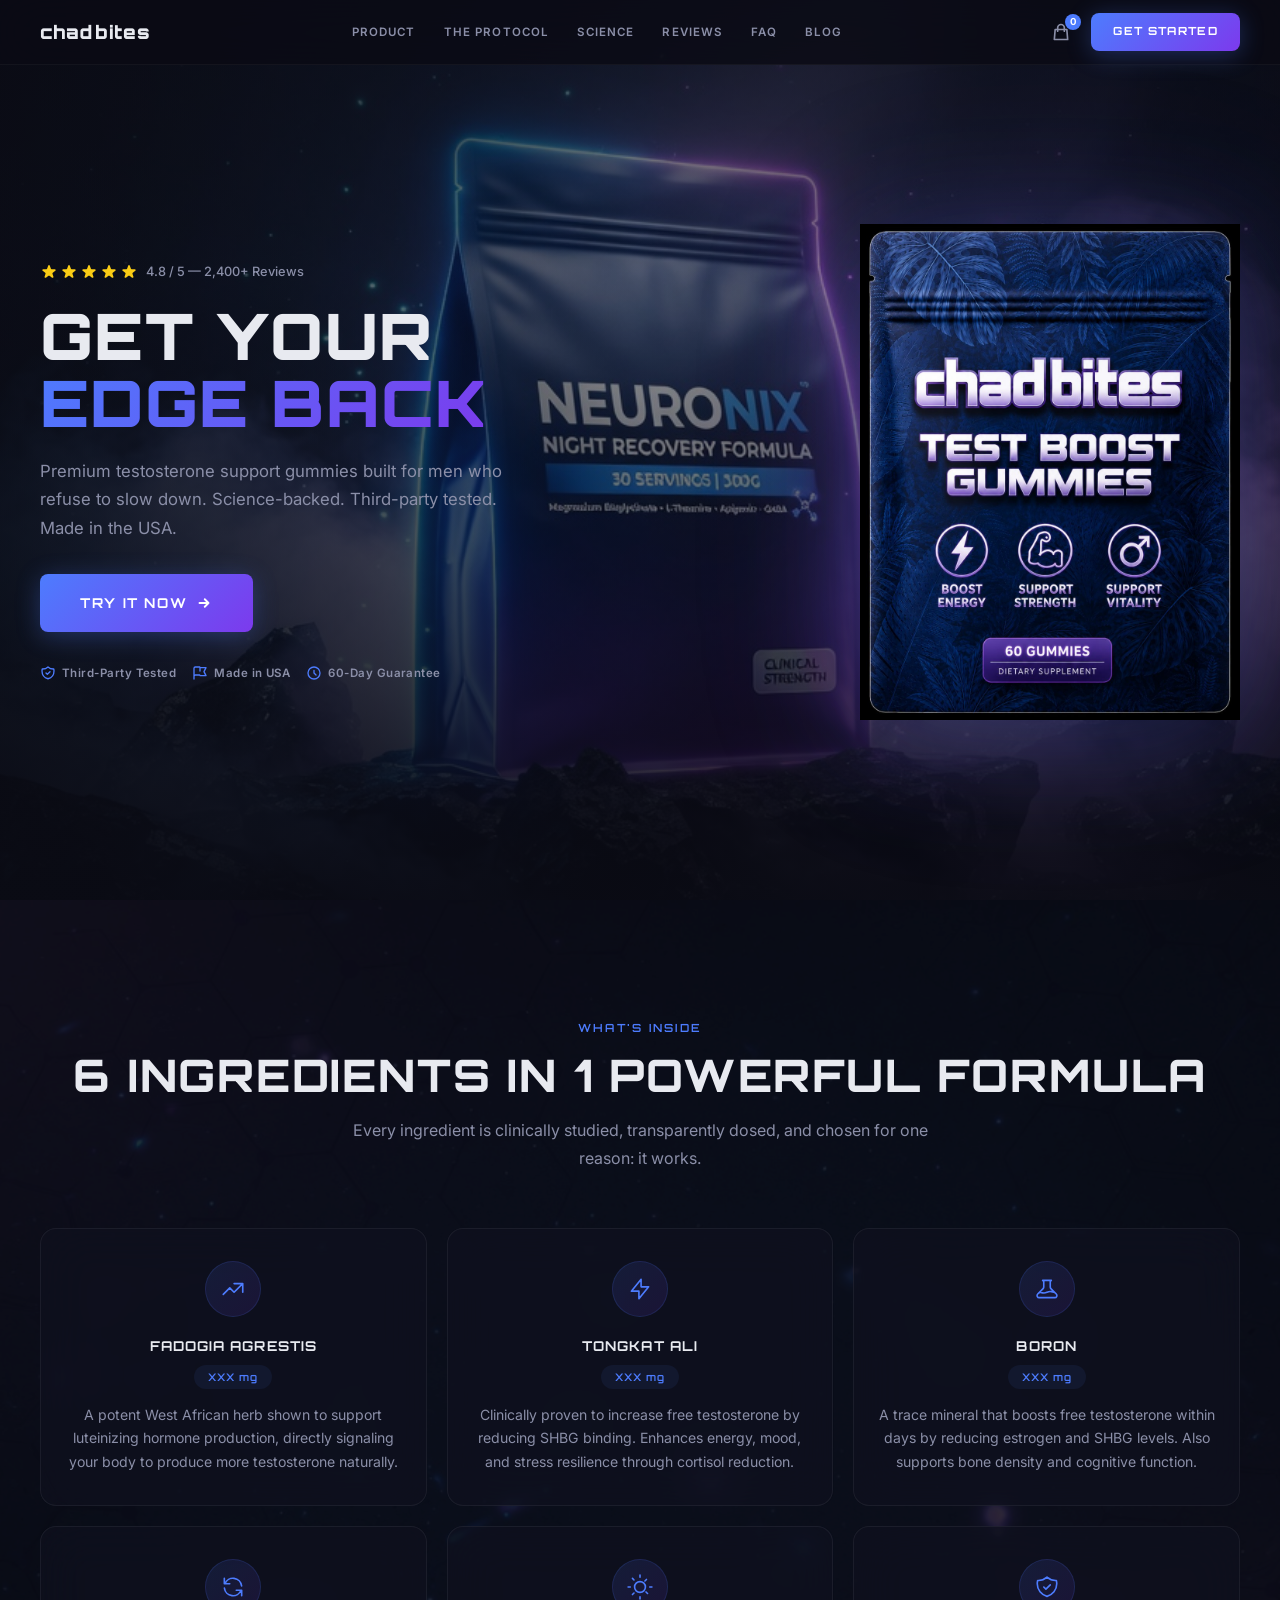
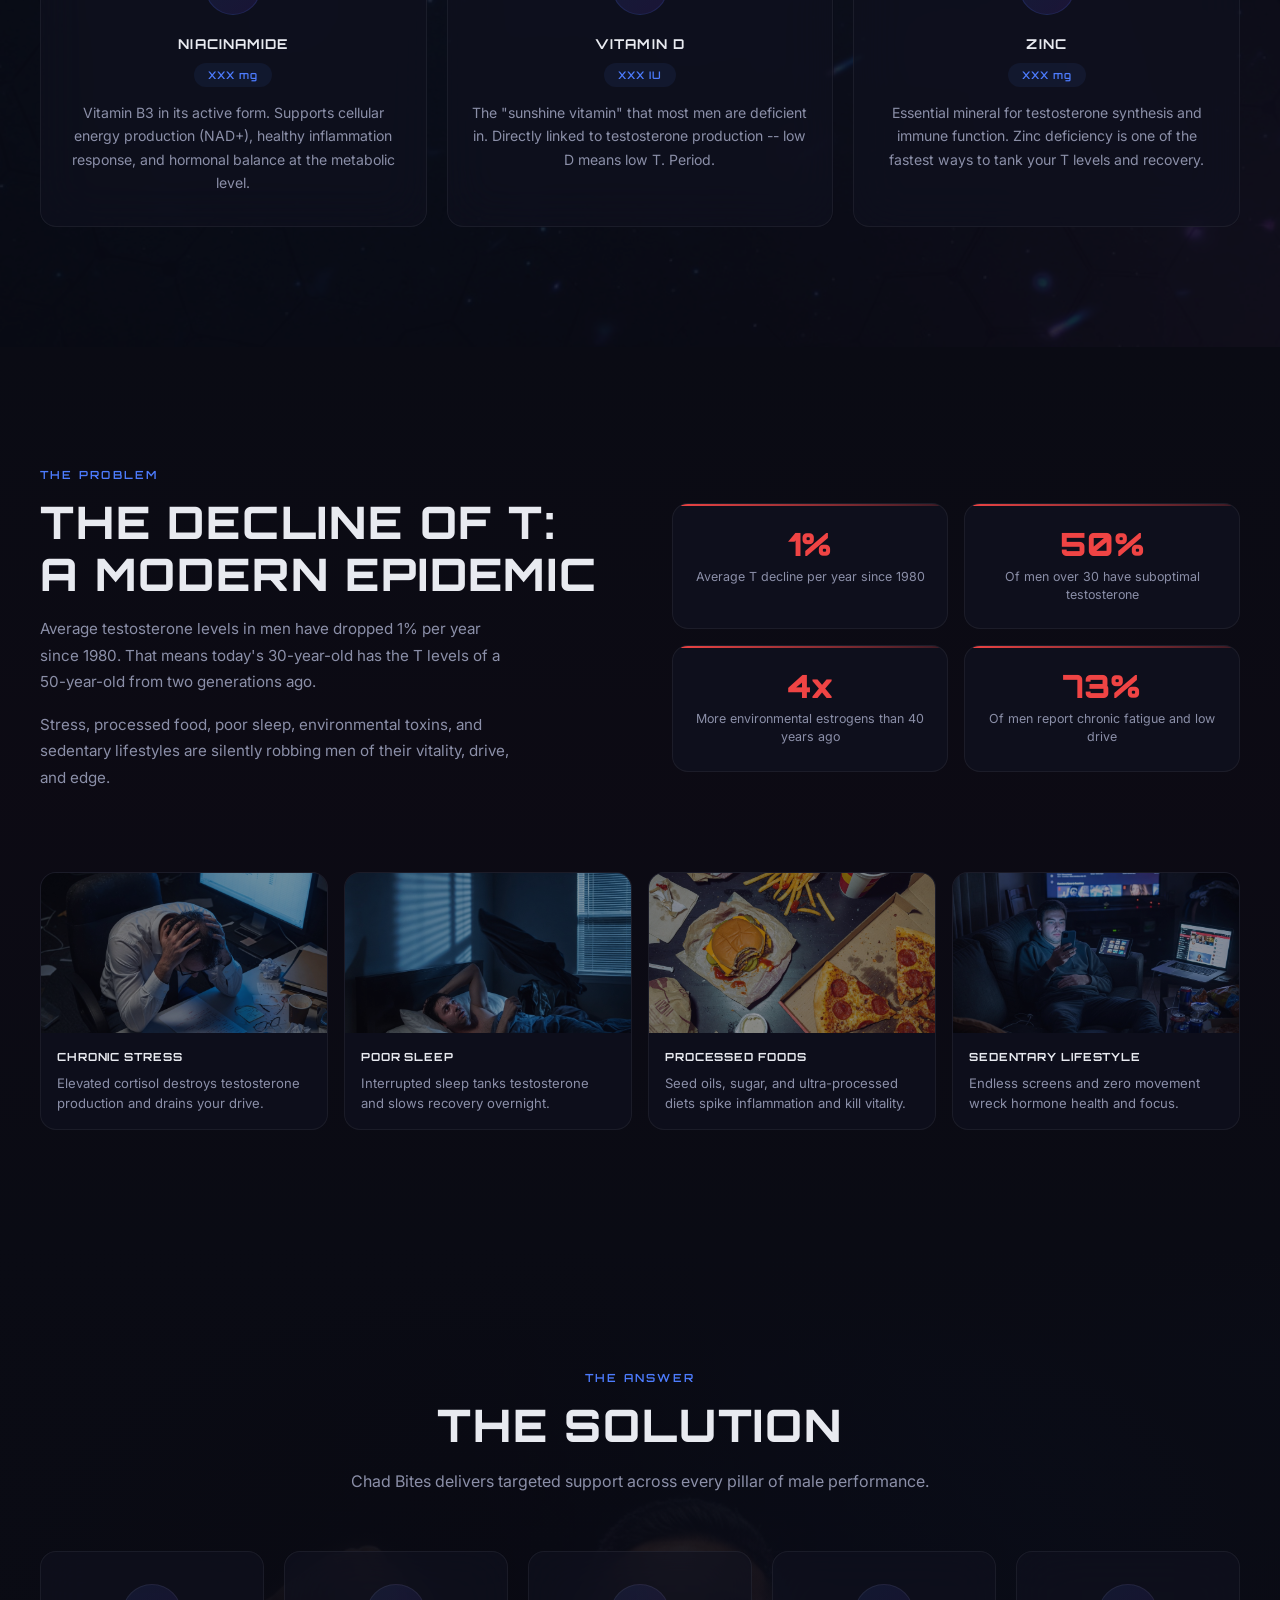
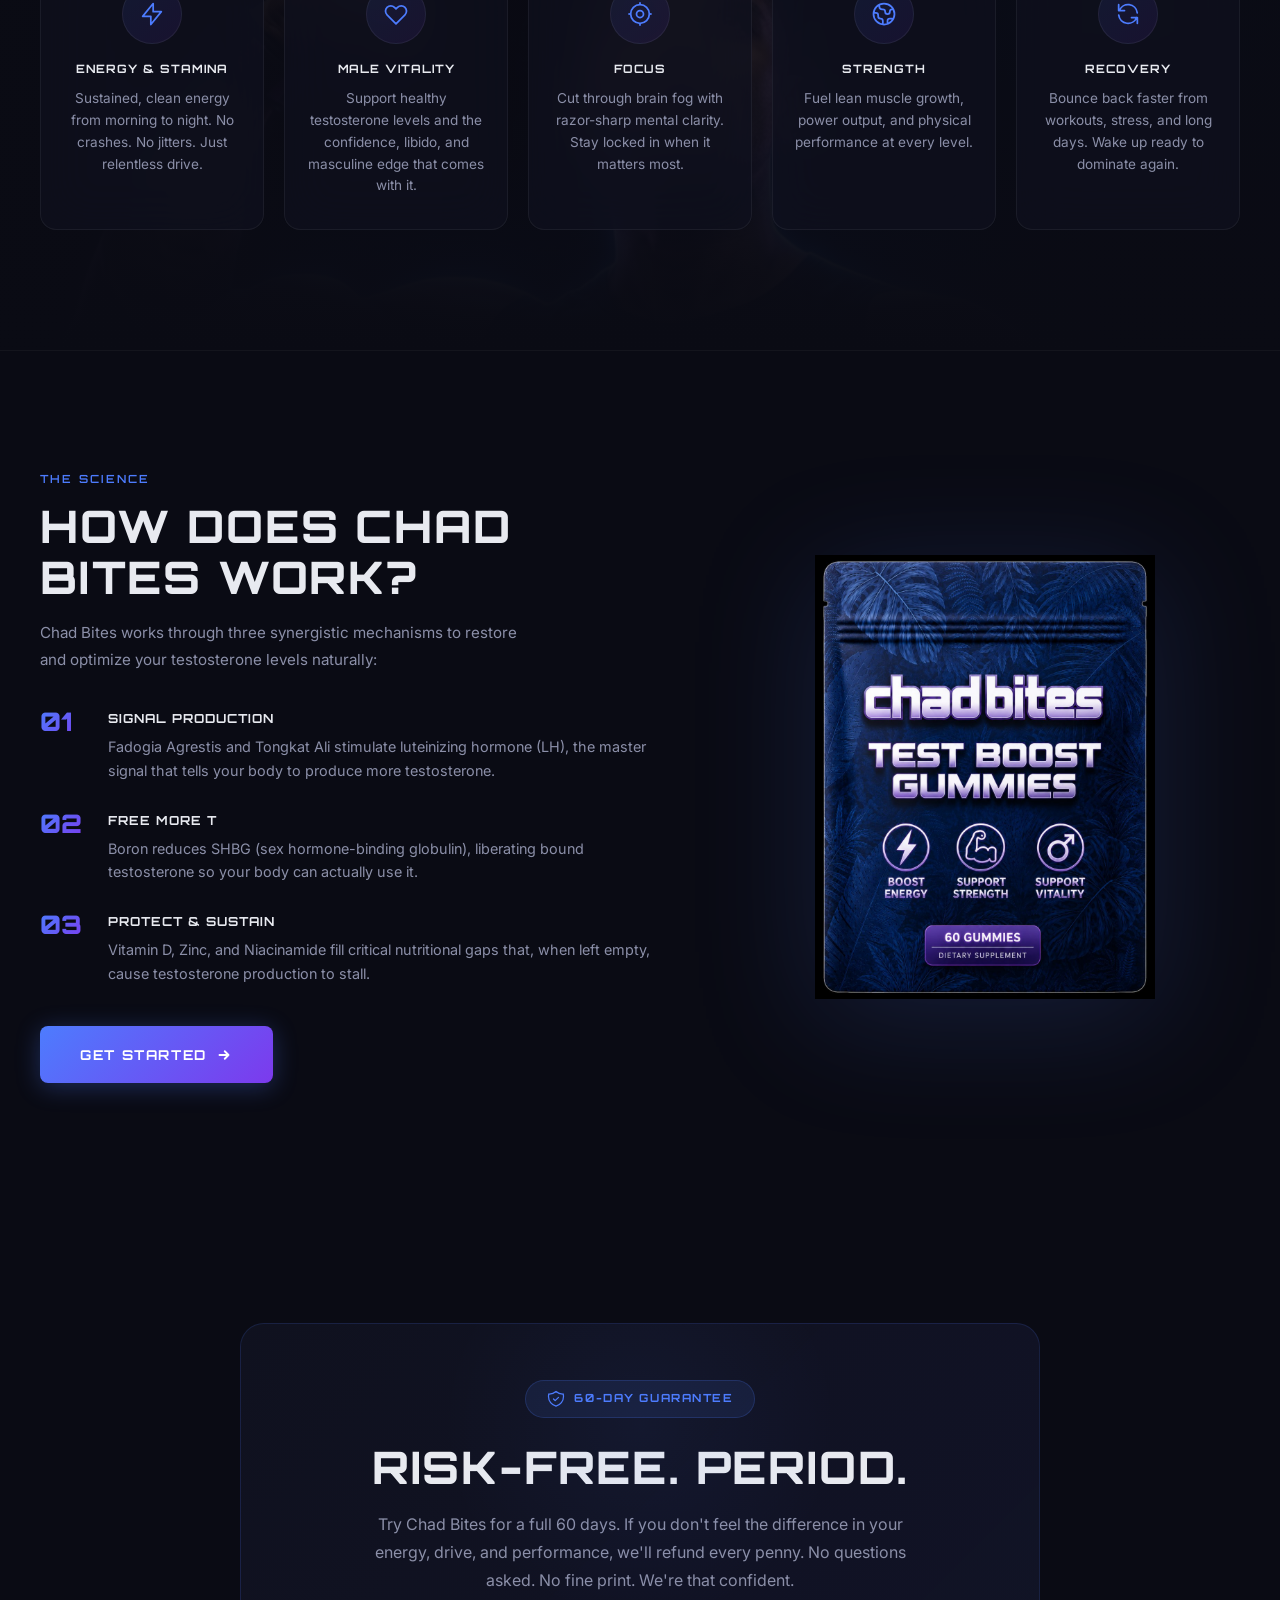
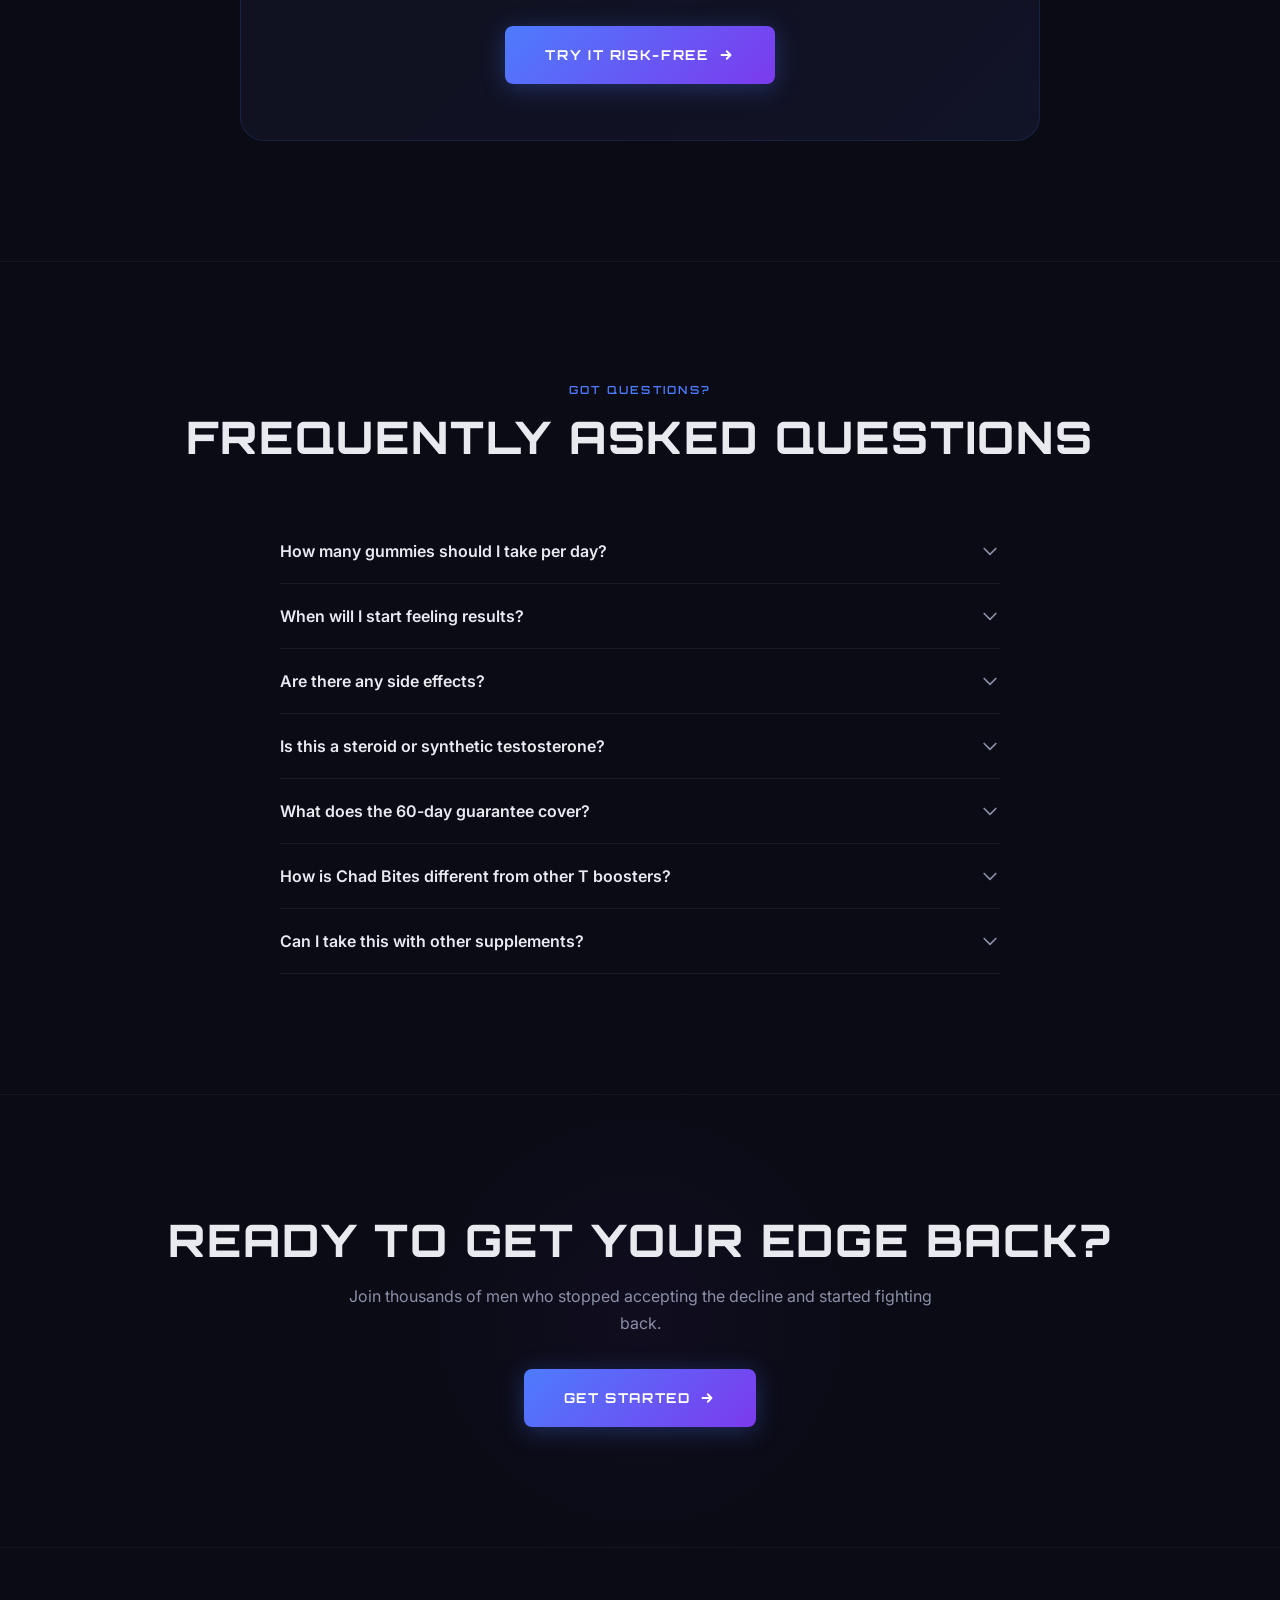
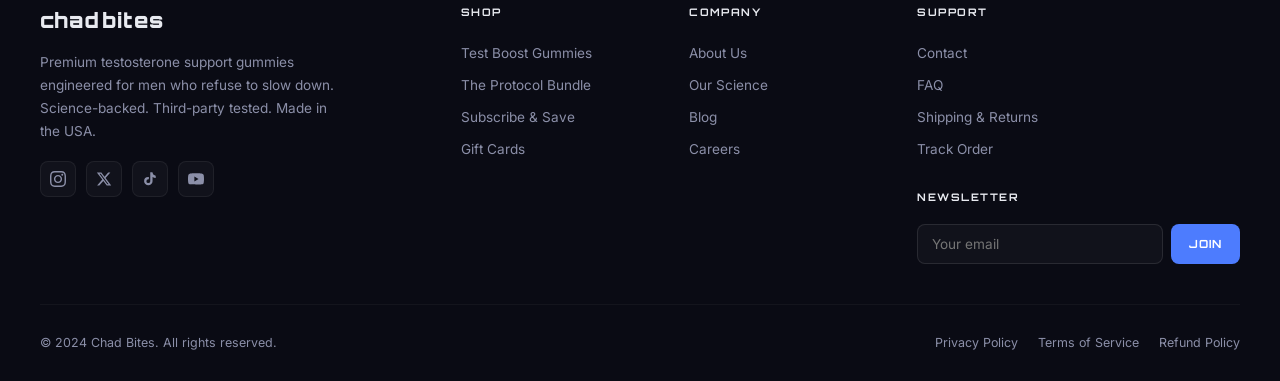
==== commit 8f505b3d: "rebuild: homepage matching Mars Men structure - hero, ingredients, decline, solution, how it works, " ====
--- a/index.html
+++ b/index.html
@@ -15,573 +15,429 @@
   <div id="nav-component"></div>
 
   <main id="MainContent">
-    <!-- ===================== HERO ===================== -->
+
+    <!-- ===================== SECTION 1: HERO ===================== -->
     <section class="hero-section">
-      <div class="hero-bg">
-        <img src="images/hero-bg.jpg" alt="" loading="eager" fetchpriority="high">
-      </div>
+      <div class="hero-bg hero-bg--desktop">
+        <img src="images/hero-desktop.jpg" alt="" loading="eager" fetchpriority="high">
+      </div>
+      <div class="hero-bg hero-bg--mobile">
+        <img src="images/hero-mobile.jpg" alt="" loading="eager" fetchpriority="high">
+      </div>
+      <div class="hero-overlay"></div>
+
       <div class="hero-inner">
-        <div class="hero-text">
-          <div class="hero-eyebrow">THE FUTURE OF MALE PERFORMANCE</div>
+        <div class="hero-content">
+          <div class="hero-rating">
+            <div class="hero-stars">
+              <svg viewBox="0 0 20 20" fill="currentColor"><path d="M9.049 2.927c.3-.921 1.603-.921 1.902 0l1.07 3.292a1 1 0 00.95.69h3.462c.969 0 1.371 1.24.588 1.81l-2.8 2.034a1 1 0 00-.364 1.118l1.07 3.292c.3.921-.755 1.688-1.54 1.118l-2.8-2.034a1 1 0 00-1.175 0l-2.8 2.034c-.784.57-1.838-.197-1.539-1.118l1.07-3.292a1 1 0 00-.364-1.118L2.98 8.72c-.783-.57-.38-1.81.588-1.81h3.461a1 1 0 00.951-.69l1.07-3.292z"/></svg>
+              <svg viewBox="0 0 20 20" fill="currentColor"><path d="M9.049 2.927c.3-.921 1.603-.921 1.902 0l1.07 3.292a1 1 0 00.95.69h3.462c.969 0 1.371 1.24.588 1.81l-2.8 2.034a1 1 0 00-.364 1.118l1.07 3.292c.3.921-.755 1.688-1.54 1.118l-2.8-2.034a1 1 0 00-1.175 0l-2.8 2.034c-.784.57-1.838-.197-1.539-1.118l1.07-3.292a1 1 0 00-.364-1.118L2.98 8.72c-.783-.57-.38-1.81.588-1.81h3.461a1 1 0 00.951-.69l1.07-3.292z"/></svg>
+              <svg viewBox="0 0 20 20" fill="currentColor"><path d="M9.049 2.927c.3-.921 1.603-.921 1.902 0l1.07 3.292a1 1 0 00.95.69h3.462c.969 0 1.371 1.24.588 1.81l-2.8 2.034a1 1 0 00-.364 1.118l1.07 3.292c.3.921-.755 1.688-1.54 1.118l-2.8-2.034a1 1 0 00-1.175 0l-2.8 2.034c-.784.57-1.838-.197-1.539-1.118l1.07-3.292a1 1 0 00-.364-1.118L2.98 8.72c-.783-.57-.38-1.81.588-1.81h3.461a1 1 0 00.951-.69l1.07-3.292z"/></svg>
+              <svg viewBox="0 0 20 20" fill="currentColor"><path d="M9.049 2.927c.3-.921 1.603-.921 1.902 0l1.07 3.292a1 1 0 00.95.69h3.462c.969 0 1.371 1.24.588 1.81l-2.8 2.034a1 1 0 00-.364 1.118l1.07 3.292c.3.921-.755 1.688-1.54 1.118l-2.8-2.034a1 1 0 00-1.175 0l-2.8 2.034c-.784.57-1.838-.197-1.539-1.118l1.07-3.292a1 1 0 00-.364-1.118L2.98 8.72c-.783-.57-.38-1.81.588-1.81h3.461a1 1 0 00.951-.69l1.07-3.292z"/></svg>
+              <svg viewBox="0 0 20 20" fill="currentColor"><path d="M9.049 2.927c.3-.921 1.603-.921 1.902 0l1.07 3.292a1 1 0 00.95.69h3.462c.969 0 1.371 1.24.588 1.81l-2.8 2.034a1 1 0 00-.364 1.118l1.07 3.292c.3.921-.755 1.688-1.54 1.118l-2.8-2.034a1 1 0 00-1.175 0l-2.8 2.034c-.784.57-1.838-.197-1.539-1.118l1.07-3.292a1 1 0 00-.364-1.118L2.98 8.72c-.783-.57-.38-1.81.588-1.81h3.461a1 1 0 00.951-.69l1.07-3.292z"/></svg>
+            </div>
+            <span class="hero-rating-text">4.8 / 5 &mdash; 2,400+ Reviews</span>
+          </div>
+
           <h1 class="hero-heading">
-            GET YOUR EDGE BACK,<br>
-            <span class="accent">NATURALLY</span>
+            GET YOUR<br>
+            <span class="accent">EDGE BACK</span>
           </h1>
-          <p class="hero-subtext">Support healthy testosterone, energy, drive, and performance with the premium daily gummy built for men who refuse to slow down.</p>
-          <div class="hero-actions">
+
+          <p class="hero-subtext">Premium testosterone support gummies built for men who refuse to slow down. Science-backed. Third-party tested. Made in the USA.</p>
+
+          <a href="quiz.html" class="btn btn-primary btn-lg hero-cta">
+            TRY IT NOW
+            <svg xmlns="http://www.w3.org/2000/svg" width="18" height="18" fill="none" viewBox="0 0 24 24" stroke="currentColor" stroke-width="2.5"><path stroke-linecap="round" stroke-linejoin="round" d="M13 7l5 5m0 0l-5 5m5-5H6"/></svg>
+          </a>
+
+          <div class="hero-trust-badges">
+            <div class="hero-trust-badge">
+              <svg xmlns="http://www.w3.org/2000/svg" width="16" height="16" fill="none" viewBox="0 0 24 24" stroke="currentColor" stroke-width="2"><path stroke-linecap="round" stroke-linejoin="round" d="M9 12l2 2 4-4m5.618-4.016A11.955 11.955 0 0112 2.944a11.955 11.955 0 01-8.618 3.04A12.02 12.02 0 003 9c0 5.591 3.824 10.29 9 11.622 5.176-1.332 9-6.03 9-11.622 0-1.042-.133-2.052-.382-3.016z"/></svg>
+              <span>Third-Party Tested</span>
+            </div>
+            <div class="hero-trust-badge">
+              <svg xmlns="http://www.w3.org/2000/svg" width="16" height="16" fill="none" viewBox="0 0 24 24" stroke="currentColor" stroke-width="2"><path stroke-linecap="round" stroke-linejoin="round" d="M3 21v-4m0 0V5a2 2 0 012-2h6.5l1 1H21l-3 6 3 6h-8.5l-1-1H5a2 2 0 00-2 2zm9-13.5V9"/></svg>
+              <span>Made in USA</span>
+            </div>
+            <div class="hero-trust-badge">
+              <svg xmlns="http://www.w3.org/2000/svg" width="16" height="16" fill="none" viewBox="0 0 24 24" stroke="currentColor" stroke-width="2"><path stroke-linecap="round" stroke-linejoin="round" d="M12 8v4l3 3m6-3a9 9 0 11-18 0 9 9 0 0118 0z"/></svg>
+              <span>60-Day Guarantee</span>
+            </div>
+          </div>
+        </div>
+
+        <div class="hero-product-float">
+          <img src="images/pouch-front.jpg" alt="Chad Bites Test Boost Gummies" loading="eager">
+        </div>
+      </div>
+    </section>
+
+    <!-- ===================== SECTION 2: INGREDIENTS ===================== -->
+    <section class="ingredients-section section-padding" id="ingredients">
+      <div class="ingredients-bg-wrap">
+        <img src="images/ingredients-bg.jpg" alt="" loading="lazy" class="ingredients-bg-img">
+      </div>
+      <div class="container">
+        <div class="section-header text-center animate-in">
+          <p class="section-eyebrow">WHAT'S INSIDE</p>
+          <h2 class="section-heading">6 INGREDIENTS IN 1 POWERFUL FORMULA</h2>
+          <p class="section-subtext">Every ingredient is clinically studied, transparently dosed, and chosen for one reason: it works.</p>
+        </div>
+
+        <div class="ingredients-grid">
+          <!-- Fadogia Agrestis -->
+          <div class="ingredient-card glass-card animate-in">
+            <div class="ingredient-icon">
+              <svg xmlns="http://www.w3.org/2000/svg" fill="none" viewBox="0 0 24 24" stroke="currentColor" stroke-width="1.5"><path stroke-linecap="round" stroke-linejoin="round" d="M13 7h8m0 0v8m0-8l-8 8-4-4-6 6"/></svg>
+            </div>
+            <h3 class="ingredient-name">Fadogia Agrestis</h3>
+            <span class="ingredient-dose">XXX mg</span>
+            <p class="ingredient-desc">A potent West African herb shown to support luteinizing hormone production, directly signaling your body to produce more testosterone naturally.</p>
+          </div>
+
+          <!-- Tongkat Ali -->
+          <div class="ingredient-card glass-card animate-in">
+            <div class="ingredient-icon">
+              <svg xmlns="http://www.w3.org/2000/svg" fill="none" viewBox="0 0 24 24" stroke="currentColor" stroke-width="1.5"><path stroke-linecap="round" stroke-linejoin="round" d="M13 10V3L4 14h7v7l9-11h-7z"/></svg>
+            </div>
+            <h3 class="ingredient-name">Tongkat Ali</h3>
+            <span class="ingredient-dose">XXX mg</span>
+            <p class="ingredient-desc">Clinically proven to increase free testosterone by reducing SHBG binding. Enhances energy, mood, and stress resilience through cortisol reduction.</p>
+          </div>
+
+          <!-- Boron -->
+          <div class="ingredient-card glass-card animate-in">
+            <div class="ingredient-icon">
+              <svg xmlns="http://www.w3.org/2000/svg" fill="none" viewBox="0 0 24 24" stroke="currentColor" stroke-width="1.5"><path stroke-linecap="round" stroke-linejoin="round" d="M19.428 15.428a2 2 0 00-1.022-.547l-2.387-.477a6 6 0 00-3.86.517l-.318.158a6 6 0 01-3.86.517L6.05 15.21a2 2 0 00-1.806.547M8 4h8l-1 1v5.172a2 2 0 00.586 1.414l5 5c1.26 1.26.367 3.414-1.415 3.414H4.828c-1.782 0-2.674-2.154-1.414-3.414l5-5A2 2 0 009 10.172V5L8 4z"/></svg>
+            </div>
+            <h3 class="ingredient-name">Boron</h3>
+            <span class="ingredient-dose">XXX mg</span>
+            <p class="ingredient-desc">A trace mineral that boosts free testosterone within days by reducing estrogen and SHBG levels. Also supports bone density and cognitive function.</p>
+          </div>
+
+          <!-- Niacinamide -->
+          <div class="ingredient-card glass-card animate-in">
+            <div class="ingredient-icon">
+              <svg xmlns="http://www.w3.org/2000/svg" fill="none" viewBox="0 0 24 24" stroke="currentColor" stroke-width="1.5"><path stroke-linecap="round" stroke-linejoin="round" d="M4 4v5h.582m15.356 2A8.001 8.001 0 004.582 9m0 0H9m11 11v-5h-.581m0 0a8.003 8.003 0 01-15.357-2m15.357 2H15"/></svg>
+            </div>
+            <h3 class="ingredient-name">Niacinamide</h3>
+            <span class="ingredient-dose">XXX mg</span>
+            <p class="ingredient-desc">Vitamin B3 in its active form. Supports cellular energy production (NAD+), healthy inflammation response, and hormonal balance at the metabolic level.</p>
+          </div>
+
+          <!-- Vitamin D -->
+          <div class="ingredient-card glass-card animate-in">
+            <div class="ingredient-icon">
+              <svg xmlns="http://www.w3.org/2000/svg" fill="none" viewBox="0 0 24 24" stroke="currentColor" stroke-width="1.5"><circle cx="12" cy="12" r="5"/><path stroke-linecap="round" d="M12 1v2m0 18v2m11-11h-2M3 12H1m16.95-6.95l-1.41 1.41M6.46 17.54l-1.41 1.41m0-14.85l1.41 1.41m11.09 11.09l1.41 1.41"/></svg>
+            </div>
+            <h3 class="ingredient-name">Vitamin D</h3>
+            <span class="ingredient-dose">XXX IU</span>
+            <p class="ingredient-desc">The "sunshine vitamin" that most men are deficient in. Directly linked to testosterone production -- low D means low T. Period.</p>
+          </div>
+
+          <!-- Zinc -->
+          <div class="ingredient-card glass-card animate-in">
+            <div class="ingredient-icon">
+              <svg xmlns="http://www.w3.org/2000/svg" fill="none" viewBox="0 0 24 24" stroke="currentColor" stroke-width="1.5"><path stroke-linecap="round" stroke-linejoin="round" d="M9 12l2 2 4-4m5.618-4.016A11.955 11.955 0 0112 2.944a11.955 11.955 0 01-8.618 3.04A12.02 12.02 0 003 9c0 5.591 3.824 10.29 9 11.622 5.176-1.332 9-6.03 9-11.622 0-1.042-.133-2.052-.382-3.016z"/></svg>
+            </div>
+            <h3 class="ingredient-name">Zinc</h3>
+            <span class="ingredient-dose">XXX mg</span>
+            <p class="ingredient-desc">Essential mineral for testosterone synthesis and immune function. Zinc deficiency is one of the fastest ways to tank your T levels and recovery.</p>
+          </div>
+        </div>
+      </div>
+    </section>
+
+    <!-- ===================== SECTION 3: THE DECLINE (Problem) ===================== -->
+    <section class="decline-section section-padding" id="decline">
+      <div class="container">
+        <div class="decline-layout">
+          <div class="decline-text animate-in">
+            <p class="section-eyebrow">THE PROBLEM</p>
+            <h2 class="section-heading">THE DECLINE OF T:<br>A MODERN EPIDEMIC</h2>
+            <p class="decline-desc">Average testosterone levels in men have dropped 1% per year since 1980. That means today's 30-year-old has the T levels of a 50-year-old from two generations ago.</p>
+            <p class="decline-desc">Stress, processed food, poor sleep, environmental toxins, and sedentary lifestyles are silently robbing men of their vitality, drive, and edge.</p>
+          </div>
+
+          <div class="decline-stats animate-in">
+            <div class="decline-stat-card">
+              <div class="decline-stat-number">1%</div>
+              <div class="decline-stat-label">Average T decline per year since 1980</div>
+            </div>
+            <div class="decline-stat-card">
+              <div class="decline-stat-number">50%</div>
+              <div class="decline-stat-label">Of men over 30 have suboptimal testosterone</div>
+            </div>
+            <div class="decline-stat-card">
+              <div class="decline-stat-number">4x</div>
+              <div class="decline-stat-label">More environmental estrogens than 40 years ago</div>
+            </div>
+            <div class="decline-stat-card">
+              <div class="decline-stat-number">73%</div>
+              <div class="decline-stat-label">Of men report chronic fatigue and low drive</div>
+            </div>
+          </div>
+        </div>
+
+        <div class="decline-problems-grid">
+          <div class="decline-problem-card animate-in">
+            <div class="decline-problem-img">
+              <img src="images/problem-stress.jpg" alt="Chronic Stress" loading="lazy">
+            </div>
+            <div class="decline-problem-body">
+              <h3>Chronic Stress</h3>
+              <p>Elevated cortisol destroys testosterone production and drains your drive.</p>
+            </div>
+          </div>
+          <div class="decline-problem-card animate-in">
+            <div class="decline-problem-img">
+              <img src="images/problem-sleep.jpg" alt="Poor Sleep" loading="lazy">
+            </div>
+            <div class="decline-problem-body">
+              <h3>Poor Sleep</h3>
+              <p>Interrupted sleep tanks testosterone and slows recovery overnight.</p>
+            </div>
+          </div>
+          <div class="decline-problem-card animate-in">
+            <div class="decline-problem-img">
+              <img src="images/problem-food.jpg" alt="Processed Foods" loading="lazy">
+            </div>
+            <div class="decline-problem-body">
+              <h3>Processed Foods</h3>
+              <p>Seed oils, sugar, and ultra-processed diets spike inflammation and kill vitality.</p>
+            </div>
+          </div>
+          <div class="decline-problem-card animate-in">
+            <div class="decline-problem-img">
+              <img src="images/problem-screens.jpg" alt="Sedentary Lifestyle" loading="lazy">
+            </div>
+            <div class="decline-problem-body">
+              <h3>Sedentary Lifestyle</h3>
+              <p>Endless screens and zero movement wreck hormone health and focus.</p>
+            </div>
+          </div>
+        </div>
+      </div>
+    </section>
+
+    <!-- ===================== SECTION 4: THE SOLUTION ===================== -->
+    <section class="solution-section section-padding" id="solution">
+      <div class="solution-bg-wrap">
+        <img src="images/solution-man.jpg" alt="" loading="lazy" class="solution-bg-img">
+        <div class="solution-bg-overlay"></div>
+      </div>
+      <div class="container">
+        <div class="section-header text-center animate-in">
+          <p class="section-eyebrow">THE ANSWER</p>
+          <h2 class="section-heading">THE SOLUTION</h2>
+          <p class="section-subtext">Chad Bites delivers targeted support across every pillar of male performance.</p>
+        </div>
+
+        <div class="solution-grid">
+          <div class="solution-card glass-card animate-in">
+            <div class="solution-icon">
+              <svg xmlns="http://www.w3.org/2000/svg" fill="none" viewBox="0 0 24 24" stroke="currentColor" stroke-width="1.5"><path stroke-linecap="round" stroke-linejoin="round" d="M13 10V3L4 14h7v7l9-11h-7z"/></svg>
+            </div>
+            <h3>Energy & Stamina</h3>
+            <p>Sustained, clean energy from morning to night. No crashes. No jitters. Just relentless drive.</p>
+          </div>
+
+          <div class="solution-card glass-card animate-in">
+            <div class="solution-icon">
+              <svg xmlns="http://www.w3.org/2000/svg" fill="none" viewBox="0 0 24 24" stroke="currentColor" stroke-width="1.5"><path stroke-linecap="round" stroke-linejoin="round" d="M4.318 6.318a4.5 4.5 0 000 6.364L12 20.364l7.682-7.682a4.5 4.5 0 00-6.364-6.364L12 7.636l-1.318-1.318a4.5 4.5 0 00-6.364 0z"/></svg>
+            </div>
+            <h3>Male Vitality</h3>
+            <p>Support healthy testosterone levels and the confidence, libido, and masculine edge that comes with it.</p>
+          </div>
+
+          <div class="solution-card glass-card animate-in">
+            <div class="solution-icon">
+              <svg xmlns="http://www.w3.org/2000/svg" fill="none" viewBox="0 0 24 24" stroke="currentColor" stroke-width="1.5"><circle cx="12" cy="12" r="3"/><circle cx="12" cy="12" r="8"/><line x1="12" y1="2" x2="12" y2="4"/><line x1="12" y1="20" x2="12" y2="22"/><line x1="2" y1="12" x2="4" y2="12"/><line x1="20" y1="12" x2="22" y2="12"/></svg>
+            </div>
+            <h3>Focus</h3>
+            <p>Cut through brain fog with razor-sharp mental clarity. Stay locked in when it matters most.</p>
+          </div>
+
+          <div class="solution-card glass-card animate-in">
+            <div class="solution-icon">
+              <svg xmlns="http://www.w3.org/2000/svg" fill="none" viewBox="0 0 24 24" stroke="currentColor" stroke-width="1.5"><path stroke-linecap="round" stroke-linejoin="round" d="M3.055 11H5a2 2 0 012 2v1a2 2 0 002 2 2 2 0 012 2v2.945M8 3.935V5.5A2.5 2.5 0 0010.5 8h.5a2 2 0 012 2 2 2 0 104 0 2 2 0 012-2h1.064M15 20.488V18a2 2 0 012-2h3.064M21 12a9 9 0 11-18 0 9 9 0 0118 0z"/></svg>
+            </div>
+            <h3>Strength</h3>
+            <p>Fuel lean muscle growth, power output, and physical performance at every level.</p>
+          </div>
+
+          <div class="solution-card glass-card animate-in">
+            <div class="solution-icon">
+              <svg xmlns="http://www.w3.org/2000/svg" fill="none" viewBox="0 0 24 24" stroke="currentColor" stroke-width="1.5"><path stroke-linecap="round" stroke-linejoin="round" d="M4 4v5h.582m15.356 2A8.001 8.001 0 004.582 9m0 0H9m11 11v-5h-.581m0 0a8.003 8.003 0 01-15.357-2m15.357 2H15"/></svg>
+            </div>
+            <h3>Recovery</h3>
+            <p>Bounce back faster from workouts, stress, and long days. Wake up ready to dominate again.</p>
+          </div>
+        </div>
+      </div>
+    </section>
+
+    <!-- ===================== SECTION 5: HOW IT WORKS ===================== -->
+    <section class="howitworks-section section-padding" id="how-it-works">
+      <div class="container">
+        <div class="howitworks-layout">
+          <div class="howitworks-text animate-in">
+            <p class="section-eyebrow">THE SCIENCE</p>
+            <h2 class="section-heading">HOW DOES CHAD BITES WORK?</h2>
+            <p class="howitworks-desc">Chad Bites works through three synergistic mechanisms to restore and optimize your testosterone levels naturally:</p>
+
+            <div class="howitworks-steps">
+              <div class="howitworks-step">
+                <div class="howitworks-step-num">01</div>
+                <div class="howitworks-step-content">
+                  <h4>Signal Production</h4>
+                  <p>Fadogia Agrestis and Tongkat Ali stimulate luteinizing hormone (LH), the master signal that tells your body to produce more testosterone.</p>
+                </div>
+              </div>
+              <div class="howitworks-step">
+                <div class="howitworks-step-num">02</div>
+                <div class="howitworks-step-content">
+                  <h4>Free More T</h4>
+                  <p>Boron reduces SHBG (sex hormone-binding globulin), liberating bound testosterone so your body can actually use it.</p>
+                </div>
+              </div>
+              <div class="howitworks-step">
+                <div class="howitworks-step-num">03</div>
+                <div class="howitworks-step-content">
+                  <h4>Protect & Sustain</h4>
+                  <p>Vitamin D, Zinc, and Niacinamide fill critical nutritional gaps that, when left empty, cause testosterone production to stall.</p>
+                </div>
+              </div>
+            </div>
+
             <a href="quiz.html" class="btn btn-primary btn-lg">
               GET STARTED
               <svg xmlns="http://www.w3.org/2000/svg" width="18" height="18" fill="none" viewBox="0 0 24 24" stroke="currentColor" stroke-width="2.5"><path stroke-linecap="round" stroke-linejoin="round" d="M13 7l5 5m0 0l-5 5m5-5H6"/></svg>
             </a>
-            <a href="#features" class="hero-secondary-btn">
-              <span class="play-circle">
-                <svg xmlns="http://www.w3.org/2000/svg" width="12" height="12" fill="currentColor" viewBox="0 0 24 24"><path d="M8 5v14l11-7z"/></svg>
-              </span>
-              <span>SEE THE PROTOCOL</span>
-            </a>
-          </div>
-          <div class="hero-trust-row">
-            <div class="trust-item">
-              <div class="trust-item-icon">
-                <svg xmlns="http://www.w3.org/2000/svg" width="18" height="18" fill="none" viewBox="0 0 24 24" stroke="currentColor" stroke-width="2"><path stroke-linecap="round" stroke-linejoin="round" d="M19.428 15.428a2 2 0 00-1.022-.547l-2.387-.477a6 6 0 00-3.86.517l-.318.158a6 6 0 01-3.86.517L6.05 15.21a2 2 0 00-1.806.547M8 4h8l-1 1v5.172a2 2 0 00.586 1.414l5 5c1.26 1.26.367 3.414-1.415 3.414H4.828c-1.782 0-2.674-2.154-1.414-3.414l5-5A2 2 0 009 10.172V5L8 4z"/></svg>
-              </div>
-              <div><strong>SCIENCE-BACKED</strong><span>Premium Ingredients</span></div>
-            </div>
-            <div class="trust-item">
-              <div class="trust-item-icon">
-                <svg xmlns="http://www.w3.org/2000/svg" width="18" height="18" fill="none" viewBox="0 0 24 24" stroke="currentColor" stroke-width="2"><path stroke-linecap="round" stroke-linejoin="round" d="M9 12l2 2 4-4m5.618-4.016A11.955 11.955 0 0112 2.944a11.955 11.955 0 01-8.618 3.04A12.02 12.02 0 003 9c0 5.591 3.824 10.29 9 11.622 5.176-1.332 9-6.03 9-11.622 0-1.042-.133-2.052-.382-3.016z"/></svg>
-              </div>
-              <div><strong>THIRD-PARTY TESTED</strong><span>Purity &amp; Potency</span></div>
-            </div>
-            <div class="trust-item">
-              <div class="trust-item-icon">
-                <svg xmlns="http://www.w3.org/2000/svg" width="18" height="18" fill="none" viewBox="0 0 24 24" stroke="currentColor" stroke-width="2"><path stroke-linecap="round" stroke-linejoin="round" d="M3 21v-4m0 0V5a2 2 0 012-2h6.5l1 1H21l-3 6 3 6h-8.5l-1-1H5a2 2 0 00-2 2zm9-13.5V9"/></svg>
-              </div>
-              <div><strong>MADE IN USA</strong><span>GMP Certified Facility</span></div>
-            </div>
-          </div>
-        </div>
-
-        <div class="hero-visuals">
-          <div class="hero-model">
-            <img src="images/hero-model.jpg" alt="Athletic man" loading="eager">
-          </div>
-          <div class="hero-product">
-            <img src="images/pouch-front.jpg" alt="Chad Bites Test Boost Gummies" loading="eager">
-          </div>
-
-          <div class="hero-gauge-area">
-            <div class="hero-gauge-top-label">EDGE SCORE&trade;</div>
-            <div class="hero-gauge-ring">
-              <svg viewBox="0 0 200 200">
-                <defs>
-                  <linearGradient id="heroGaugeGrad" x1="0%" y1="0%" x2="100%" y2="100%">
-                    <stop offset="0%" stop-color="#4d7cfe"/>
-                    <stop offset="50%" stop-color="#7c3aed"/>
-                    <stop offset="100%" stop-color="#22c55e"/>
-                  </linearGradient>
-                </defs>
-                <circle cx="100" cy="100" r="85" fill="none" stroke="rgba(255,255,255,0.06)" stroke-width="6"/>
-                <circle class="hero-gauge-fill" cx="100" cy="100" r="85" fill="none"
-                        stroke="url(#heroGaugeGrad)" stroke-width="6" stroke-linecap="round"
-                        stroke-dasharray="0 534"
-                        data-target="491" data-circumference="534"/>
-              </svg>
-              <div class="hero-gauge-center">
-                <span class="hero-gauge-value">92</span>
-                <span class="hero-gauge-max">OUT OF 100</span>
-                <span class="hero-gauge-status">OPTIMAL</span>
-              </div>
-            </div>
-            <div class="hero-mini-stats">
-              <div class="mini-stat">
-                <span class="mini-stat-label">Testosterone</span>
-                <span class="mini-stat-value">+24%</span>
-              </div>
-              <div class="mini-stat">
-                <span class="mini-stat-label">Performance Age</span>
-                <span class="mini-stat-value">-11 YRS</span>
-              </div>
-            </div>
-          </div>
-
-          <div class="hero-perf-chart">
-            <div class="hero-chart-label">PERFORMANCE OVER TIME</div>
-            <svg viewBox="0 0 140 50" class="hero-chart-line">
-              <defs>
-                <linearGradient id="chartAreaFill" x1="0" y1="0" x2="0" y2="1">
-                  <stop offset="0%" stop-color="rgba(77,124,254,0.25)"/>
-                  <stop offset="100%" stop-color="rgba(77,124,254,0)"/>
-                </linearGradient>
-              </defs>
-              <polygon points="0,45 10,40 25,36 40,38 55,28 70,30 85,22 100,15 115,10 130,6 140,4 140,50 0,50" fill="url(#chartAreaFill)"/>
-              <polyline points="0,45 10,40 25,36 40,38 55,28 70,30 85,22 100,15 115,10 130,6 140,4" fill="none" stroke="#4d7cfe" stroke-width="2" stroke-linecap="round" stroke-linejoin="round"/>
-            </svg>
-          </div>
-        </div>
-      </div>
-    </section>
-
-    <!-- ===================== STATS GAUGES ===================== -->
-    <section class="stats-section section-padding">
-      <div class="container">
-        <div class="stats-header">
-          <h2 class="section-heading text-center">TRACK WHAT MATTERS</h2>
-        </div>
-        <div class="stats-scroll">
-          <!-- Hidden SVG for gauge gradient -->
-          <svg width="0" height="0" style="position:absolute;">
-            <defs>
-              <linearGradient id="gaugeGradient" x1="0%" y1="0%" x2="100%" y2="100%">
-                <stop offset="0%" stop-color="#4d7cfe"/>
-                <stop offset="100%" stop-color="#7c3aed"/>
-              </linearGradient>
-            </defs>
-          </svg>
-
-          <!-- Energy -->
-          <div class="stat-card glass-card">
-            <div class="stat-card-top">
-              <span class="stat-card-icon stat-card-icon--energy">
-                <svg xmlns="http://www.w3.org/2000/svg" width="14" height="14" fill="none" viewBox="0 0 24 24" stroke="currentColor" stroke-width="2.5"><path stroke-linecap="round" stroke-linejoin="round" d="M13 10V3L4 14h7v7l9-11h-7z"/></svg>
-              </span>
-              <span class="stat-card-title">Energy</span>
-            </div>
-            <div class="stat-card-gauge-row">
-              <div class="stat-gauge">
-                <svg viewBox="0 0 90 90">
-                  <circle cx="45" cy="45" r="38" fill="none" stroke="rgba(255,255,255,0.06)" stroke-width="5"/>
-                  <circle class="stat-gauge-fill" cx="45" cy="45" r="38" fill="none" stroke="url(#gaugeGradient)" stroke-width="5" stroke-linecap="round" data-target="220" data-circumference="239"/>
-                </svg>
-                <div class="stat-gauge-inner">
-                  <span class="stat-gauge-value">92</span>
-                  <span class="stat-gauge-sub">+18%</span>
-                </div>
-              </div>
-              <span class="stat-card-max">/100</span>
-            </div>
-            <div class="stat-card-bottom">
-              <span class="stat-card-status">OPTIMAL</span>
-              <div class="stat-trend"><svg viewBox="0 0 50 16"><polyline points="0,14 8,10 16,12 24,6 32,8 40,3 50,1"/></svg></div>
-            </div>
-          </div>
-
-          <!-- Drive -->
-          <div class="stat-card glass-card">
-            <div class="stat-card-top">
-              <span class="stat-card-icon stat-card-icon--drive">
-                <svg xmlns="http://www.w3.org/2000/svg" width="14" height="14" fill="currentColor" viewBox="0 0 24 24"><path d="M12 23c-1.1 0-1.99-.89-1.99-1.99h3.98c0 1.1-.89 1.99-1.99 1.99zm8-3H4V18l2-1v-5.5c0-3.07 2.13-5.64 5-6.32V4.5c0-.83.67-1.5 1.5-1.5s1.5.67 1.5 1.5v.68c2.87.68 5 3.25 5 6.32V17l2 1v2z"/></svg>
-              </span>
-              <span class="stat-card-title">Drive</span>
-            </div>
-            <div class="stat-card-gauge-row">
-              <div class="stat-gauge">
-                <svg viewBox="0 0 90 90">
-                  <circle cx="45" cy="45" r="38" fill="none" stroke="rgba(255,255,255,0.06)" stroke-width="5"/>
-                  <circle class="stat-gauge-fill" cx="45" cy="45" r="38" fill="none" stroke="url(#gaugeGradient)" stroke-width="5" stroke-linecap="round" data-target="225" data-circumference="239"/>
-                </svg>
-                <div class="stat-gauge-inner">
-                  <span class="stat-gauge-value">94</span>
-                  <span class="stat-gauge-sub">+22%</span>
-                </div>
-              </div>
-              <span class="stat-card-max">/100</span>
-            </div>
-            <div class="stat-card-bottom">
-              <span class="stat-card-status">OPTIMAL</span>
-              <div class="stat-trend"><svg viewBox="0 0 50 16"><polyline points="0,14 8,11 16,13 24,7 32,5 40,4 50,2"/></svg></div>
-            </div>
-          </div>
-
-          <!-- Recovery -->
-          <div class="stat-card glass-card">
-            <div class="stat-card-top">
-              <span class="stat-card-icon stat-card-icon--recovery">
-                <svg xmlns="http://www.w3.org/2000/svg" width="14" height="14" fill="none" viewBox="0 0 24 24" stroke="currentColor" stroke-width="2.5"><path stroke-linecap="round" stroke-linejoin="round" d="M4 4v5h.582m15.356 2A8.001 8.001 0 004.582 9m0 0H9m11 11v-5h-.581m0 0a8.003 8.003 0 01-15.357-2m15.357 2H15"/></svg>
-              </span>
-              <span class="stat-card-title">Recovery</span>
-            </div>
-            <div class="stat-card-gauge-row">
-              <div class="stat-gauge">
-                <svg viewBox="0 0 90 90">
-                  <circle cx="45" cy="45" r="38" fill="none" stroke="rgba(255,255,255,0.06)" stroke-width="5"/>
-                  <circle class="stat-gauge-fill" cx="45" cy="45" r="38" fill="none" stroke="url(#gaugeGradient)" stroke-width="5" stroke-linecap="round" data-target="217" data-circumference="239"/>
-                </svg>
-                <div class="stat-gauge-inner">
-                  <span class="stat-gauge-value">91</span>
-                  <span class="stat-gauge-sub">+15%</span>
-                </div>
-              </div>
-              <span class="stat-card-max">/100</span>
-            </div>
-            <div class="stat-card-bottom">
-              <span class="stat-card-status">OPTIMAL</span>
-              <div class="stat-trend"><svg viewBox="0 0 50 16"><polyline points="0,12 8,10 16,11 24,8 32,6 40,5 50,3"/></svg></div>
-            </div>
-          </div>
-
-          <!-- Focus -->
-          <div class="stat-card glass-card">
-            <div class="stat-card-top">
-              <span class="stat-card-icon stat-card-icon--focus">
-                <svg xmlns="http://www.w3.org/2000/svg" width="14" height="14" fill="none" viewBox="0 0 24 24" stroke="currentColor" stroke-width="2.5"><circle cx="12" cy="12" r="3"/><circle cx="12" cy="12" r="8"/><line x1="12" y1="2" x2="12" y2="4"/><line x1="12" y1="20" x2="12" y2="22"/><line x1="2" y1="12" x2="4" y2="12"/><line x1="20" y1="12" x2="22" y2="12"/></svg>
-              </span>
-              <span class="stat-card-title">Focus</span>
-            </div>
-            <div class="stat-card-gauge-row">
-              <div class="stat-gauge">
-                <svg viewBox="0 0 90 90">
-                  <circle cx="45" cy="45" r="38" fill="none" stroke="rgba(255,255,255,0.06)" stroke-width="5"/>
-                  <circle class="stat-gauge-fill" cx="45" cy="45" r="38" fill="none" stroke="url(#gaugeGradient)" stroke-width="5" stroke-linecap="round" data-target="215" data-circumference="239"/>
-                </svg>
-                <div class="stat-gauge-inner">
-                  <span class="stat-gauge-value">90</span>
-                  <span class="stat-gauge-sub">+16%</span>
-                </div>
-              </div>
-              <span class="stat-card-max">/100</span>
-            </div>
-            <div class="stat-card-bottom">
-              <span class="stat-card-status">OPTIMAL</span>
-              <div class="stat-trend"><svg viewBox="0 0 50 16"><polyline points="0,13 8,11 16,9 24,10 32,7 40,4 50,2"/></svg></div>
-            </div>
-          </div>
-
-          <!-- Strength -->
-          <div class="stat-card glass-card">
-            <div class="stat-card-top">
-              <span class="stat-card-icon stat-card-icon--strength">
-                <svg xmlns="http://www.w3.org/2000/svg" width="14" height="14" fill="none" viewBox="0 0 24 24" stroke="currentColor" stroke-width="2.5"><path stroke-linecap="round" stroke-linejoin="round" d="M3.055 11H5a2 2 0 012 2v1a2 2 0 002 2 2 2 0 012 2v2.945M8 3.935V5.5A2.5 2.5 0 0010.5 8h.5a2 2 0 012 2 2 2 0 104 0 2 2 0 012-2h1.064M15 20.488V18a2 2 0 012-2h3.064"/></svg>
-              </span>
-              <span class="stat-card-title">Strength</span>
-            </div>
-            <div class="stat-card-gauge-row">
-              <div class="stat-gauge">
-                <svg viewBox="0 0 90 90">
-                  <circle cx="45" cy="45" r="38" fill="none" stroke="rgba(255,255,255,0.06)" stroke-width="5"/>
-                  <circle class="stat-gauge-fill" cx="45" cy="45" r="38" fill="none" stroke="url(#gaugeGradient)" stroke-width="5" stroke-linecap="round" data-target="222" data-circumference="239"/>
-                </svg>
-                <div class="stat-gauge-inner">
-                  <span class="stat-gauge-value">93</span>
-                  <span class="stat-gauge-sub">+20%</span>
-                </div>
-              </div>
-              <span class="stat-card-max">/100</span>
-            </div>
-            <div class="stat-card-bottom">
-              <span class="stat-card-status">OPTIMAL</span>
-              <div class="stat-trend"><svg viewBox="0 0 50 16"><polyline points="0,14 8,12 16,10 24,8 32,6 40,3 50,1"/></svg></div>
-            </div>
-          </div>
-
-          <!-- Confidence -->
-          <div class="stat-card glass-card">
-            <div class="stat-card-top">
-              <span class="stat-card-icon stat-card-icon--confidence">
-                <svg xmlns="http://www.w3.org/2000/svg" width="14" height="14" fill="none" viewBox="0 0 24 24" stroke="currentColor" stroke-width="2.5"><path stroke-linecap="round" stroke-linejoin="round" d="M9.663 17h4.673M12 3v1m6.364 1.636l-.707.707M21 12h-1M4 12H3m3.343-5.657l-.707-.707m2.828 9.9a5 5 0 117.072 0l-.548.547A3.374 3.374 0 0014 18.469V19a2 2 0 11-4 0v-.531c0-.895-.356-1.754-.988-2.386l-.548-.547z"/></svg>
-              </span>
-              <span class="stat-card-title">Confidence</span>
-            </div>
-            <div class="stat-card-gauge-row">
-              <div class="stat-gauge">
-                <svg viewBox="0 0 90 90">
-                  <circle cx="45" cy="45" r="38" fill="none" stroke="rgba(255,255,255,0.06)" stroke-width="5"/>
-                  <circle class="stat-gauge-fill" cx="45" cy="45" r="38" fill="none" stroke="url(#gaugeGradient)" stroke-width="5" stroke-linecap="round" data-target="220" data-circumference="239"/>
-                </svg>
-                <div class="stat-gauge-inner">
-                  <span class="stat-gauge-value">92</span>
-                  <span class="stat-gauge-sub">+19%</span>
-                </div>
-              </div>
-              <span class="stat-card-max">/100</span>
-            </div>
-            <div class="stat-card-bottom">
-              <span class="stat-card-status">OPTIMAL</span>
-              <div class="stat-trend"><svg viewBox="0 0 50 16"><polyline points="0,13 8,11 16,12 24,8 32,5 40,3 50,1"/></svg></div>
-            </div>
-          </div>
-        </div>
-        <p class="stats-tagline">Your body. Your data. Your edge.</p>
-      </div>
-    </section>
-
-    <!-- ===================== PROBLEMS ===================== -->
-    <section class="problems-section section-padding">
-      <div class="container">
-        <div class="problems-layout">
-          <div class="problems-text">
-            <h2 class="section-heading">MODERN LIFE IS WORKING AGAINST MEN</h2>
-            <p class="problems-desc">Everyday stressors, poor habits, and environmental toxins are silently lowering your testosterone and holding you back.</p>
-            <a href="quiz.html" class="btn btn-outline">TAKE BACK CONTROL</a>
-          </div>
-          <div class="problems-grid">
-            <div class="problem-card glass-card">
-              <div class="problem-card-img">
-                <img src="images/problem-stress.jpg" alt="Chronic Stress" loading="lazy">
-              </div>
-              <div class="problem-card-body">
-                <div class="problem-card-icon">
-                  <svg xmlns="http://www.w3.org/2000/svg" fill="none" viewBox="0 0 24 24" stroke="currentColor" stroke-width="2"><path stroke-linecap="round" stroke-linejoin="round" d="M13 10V3L4 14h7v7l9-11h-7z"/></svg>
-                </div>
-                <h3>Chronic Stress</h3>
-                <p>Elevated cortisol destroys testosterone and drains your drive.</p>
-              </div>
-            </div>
-            <div class="problem-card glass-card">
-              <div class="problem-card-img">
-                <img src="images/problem-sleep.jpg" alt="Poor Sleep" loading="lazy">
-              </div>
-              <div class="problem-card-body">
-                <div class="problem-card-icon">
-                  <svg xmlns="http://www.w3.org/2000/svg" fill="none" viewBox="0 0 24 24" stroke="currentColor" stroke-width="2"><path stroke-linecap="round" stroke-linejoin="round" d="M20.354 15.354A9 9 0 018.646 3.646 9.003 9.003 0 0012 21a9.003 9.003 0 008.354-5.646z"/></svg>
-                </div>
-                <h3>Poor Sleep</h3>
-                <p>Interrupted sleep reduces testosterone and slows recovery.</p>
-              </div>
-            </div>
-            <div class="problem-card glass-card">
-              <div class="problem-card-img">
-                <img src="images/problem-food.jpg" alt="Processed Foods" loading="lazy">
-              </div>
-              <div class="problem-card-body">
-                <div class="problem-card-icon">
-                  <svg xmlns="http://www.w3.org/2000/svg" fill="none" viewBox="0 0 24 24" stroke="currentColor" stroke-width="2"><path stroke-linecap="round" stroke-linejoin="round" d="M12 9v2m0 4h.01M3 12a9 9 0 1118 0 9 9 0 01-18 0z"/></svg>
-                </div>
-                <h3>Processed Foods</h3>
-                <p>Poor nutrition spikes inflammation and kills vitality.</p>
-              </div>
-            </div>
-            <div class="problem-card glass-card">
-              <div class="problem-card-img">
-                <img src="images/problem-screens.jpg" alt="Endless Screens" loading="lazy">
-              </div>
-              <div class="problem-card-body">
-                <div class="problem-card-icon">
-                  <svg xmlns="http://www.w3.org/2000/svg" fill="none" viewBox="0 0 24 24" stroke="currentColor" stroke-width="2"><path stroke-linecap="round" stroke-linejoin="round" d="M9.75 17L9 20l-1 1h8l-1-1-.75-3M3 13h18M5 17h14a2 2 0 002-2V5a2 2 0 00-2-2H5a2 2 0 00-2 2v10a2 2 0 002 2z"/></svg>
-                </div>
-                <h3>Endless Screens</h3>
-                <p>Blue light and constant stimulation wrecks focus and hormone health.</p>
-              </div>
-            </div>
-          </div>
-        </div>
-      </div>
-    </section>
-
-    <!-- ===================== BEFORE / AFTER ===================== -->
-    <section class="before-after-section section-padding">
-      <div class="container">
-        <div class="ba-card">
-          <div class="ba-column ba-before">
-            <div class="ba-column-header">BEFORE</div>
-            <div class="ba-item">
-              <span class="ba-icon ba-icon--x"><svg xmlns="http://www.w3.org/2000/svg" width="14" height="14" fill="none" viewBox="0 0 24 24" stroke="currentColor" stroke-width="3"><path stroke-linecap="round" stroke-linejoin="round" d="M6 18L18 6M6 6l12 12"/></svg></span>
-              <span>Low energy</span>
-            </div>
-            <div class="ba-item">
-              <span class="ba-icon ba-icon--x"><svg xmlns="http://www.w3.org/2000/svg" width="14" height="14" fill="none" viewBox="0 0 24 24" stroke="currentColor" stroke-width="3"><path stroke-linecap="round" stroke-linejoin="round" d="M6 18L18 6M6 6l12 12"/></svg></span>
-              <span>No motivation</span>
-            </div>
-            <div class="ba-item">
-              <span class="ba-icon ba-icon--x"><svg xmlns="http://www.w3.org/2000/svg" width="14" height="14" fill="none" viewBox="0 0 24 24" stroke="currentColor" stroke-width="3"><path stroke-linecap="round" stroke-linejoin="round" d="M6 18L18 6M6 6l12 12"/></svg></span>
-              <span>Slower recovery</span>
-            </div>
-            <div class="ba-item">
-              <span class="ba-icon ba-icon--x"><svg xmlns="http://www.w3.org/2000/svg" width="14" height="14" fill="none" viewBox="0 0 24 24" stroke="currentColor" stroke-width="3"><path stroke-linecap="round" stroke-linejoin="round" d="M6 18L18 6M6 6l12 12"/></svg></span>
-              <span>Brain fog</span>
-            </div>
-            <div class="ba-item">
-              <span class="ba-icon ba-icon--x"><svg xmlns="http://www.w3.org/2000/svg" width="14" height="14" fill="none" viewBox="0 0 24 24" stroke="currentColor" stroke-width="3"><path stroke-linecap="round" stroke-linejoin="round" d="M6 18L18 6M6 6l12 12"/></svg></span>
-              <span>Low drive</span>
-            </div>
-            <div class="ba-item">
-              <span class="ba-icon ba-icon--x"><svg xmlns="http://www.w3.org/2000/svg" width="14" height="14" fill="none" viewBox="0 0 24 24" stroke="currentColor" stroke-width="3"><path stroke-linecap="round" stroke-linejoin="round" d="M6 18L18 6M6 6l12 12"/></svg></span>
-              <span>Just getting by</span>
-            </div>
-          </div>
-
-          <div class="ba-center-image">
-            <img src="images/before-after-man.jpg" alt="Transformation" loading="lazy">
-          </div>
-
-          <div class="ba-column ba-after">
-            <div class="ba-column-header">AFTER</div>
-            <div class="ba-item">
-              <span class="ba-icon ba-icon--check"><svg xmlns="http://www.w3.org/2000/svg" width="14" height="14" fill="none" viewBox="0 0 24 24" stroke="currentColor" stroke-width="3"><path stroke-linecap="round" stroke-linejoin="round" d="M5 13l4 4L19 7"/></svg></span>
-              <span>Sustained energy</span>
-            </div>
-            <div class="ba-item">
-              <span class="ba-icon ba-icon--check"><svg xmlns="http://www.w3.org/2000/svg" width="14" height="14" fill="none" viewBox="0 0 24 24" stroke="currentColor" stroke-width="3"><path stroke-linecap="round" stroke-linejoin="round" d="M5 13l4 4L19 7"/></svg></span>
-              <span>Clear focus</span>
-            </div>
-            <div class="ba-item">
-              <span class="ba-icon ba-icon--check"><svg xmlns="http://www.w3.org/2000/svg" width="14" height="14" fill="none" viewBox="0 0 24 24" stroke="currentColor" stroke-width="3"><path stroke-linecap="round" stroke-linejoin="round" d="M5 13l4 4L19 7"/></svg></span>
-              <span>Stronger performance</span>
-            </div>
-            <div class="ba-item">
-              <span class="ba-icon ba-icon--check"><svg xmlns="http://www.w3.org/2000/svg" width="14" height="14" fill="none" viewBox="0 0 24 24" stroke="currentColor" stroke-width="3"><path stroke-linecap="round" stroke-linejoin="round" d="M5 13l4 4L19 7"/></svg></span>
-              <span>Better recovery</span>
-            </div>
-            <div class="ba-item">
-              <span class="ba-icon ba-icon--check"><svg xmlns="http://www.w3.org/2000/svg" width="14" height="14" fill="none" viewBox="0 0 24 24" stroke="currentColor" stroke-width="3"><path stroke-linecap="round" stroke-linejoin="round" d="M5 13l4 4L19 7"/></svg></span>
-              <span>High drive</span>
-            </div>
-            <div class="ba-item">
-              <span class="ba-icon ba-icon--check"><svg xmlns="http://www.w3.org/2000/svg" width="14" height="14" fill="none" viewBox="0 0 24 24" stroke="currentColor" stroke-width="3"><path stroke-linecap="round" stroke-linejoin="round" d="M5 13l4 4L19 7"/></svg></span>
-              <span>Living with purpose</span>
-            </div>
-          </div>
-        </div>
-      </div>
-    </section>
-
-    <!-- ===================== PRODUCT BENEFITS ===================== -->
-    <section class="benefits-section section-padding" id="benefits">
-      <div class="container">
-        <div class="benefits-layout">
-          <div class="benefits-text-side">
-            <h2 class="section-heading">THE FUTURE OF MALE PERFORMANCE</h2>
-            <p class="benefits-desc">Test Boost Gummies are expertly formulated with premium ingredients to support healthy testosterone levels, energy, muscle strength, drive, and overall vitality&mdash;naturally.</p>
-            <div class="benefits-icons-row">
-              <div class="benefit-inline">
-                <div class="benefit-inline-icon">
-                  <svg xmlns="http://www.w3.org/2000/svg" fill="none" viewBox="0 0 24 24" stroke="currentColor" stroke-width="2"><path stroke-linecap="round" stroke-linejoin="round" d="M13 7h8m0 0v8m0-8l-8 8-4-4-6 6"/></svg>
-                </div>
-                <div class="benefit-inline-text"><strong>SUPPORTS TESTOSTERONE</strong></div>
-              </div>
-              <div class="benefit-inline">
-                <div class="benefit-inline-icon">
-                  <svg xmlns="http://www.w3.org/2000/svg" fill="none" viewBox="0 0 24 24" stroke="currentColor" stroke-width="2"><path stroke-linecap="round" stroke-linejoin="round" d="M13 10V3L4 14h7v7l9-11h-7z"/></svg>
-                </div>
-                <div class="benefit-inline-text"><strong>SUPPORTS ENERGY &amp; DRIVE</strong></div>
-              </div>
-              <div class="benefit-inline">
-                <div class="benefit-inline-icon">
-                  <svg xmlns="http://www.w3.org/2000/svg" fill="none" viewBox="0 0 24 24" stroke="currentColor" stroke-width="2"><path stroke-linecap="round" stroke-linejoin="round" d="M3.055 11H5a2 2 0 012 2v1a2 2 0 002 2 2 2 0 012 2v2.945M8 3.935V5.5A2.5 2.5 0 0010.5 8h.5a2 2 0 012 2 2 2 0 104 0 2 2 0 012-2h1.064M15 20.488V18a2 2 0 012-2h3.064M21 12a9 9 0 11-18 0 9 9 0 0118 0z"/></svg>
-                </div>
-                <div class="benefit-inline-text"><strong>SUPPORTS STRENGTH</strong></div>
-              </div>
-              <div class="benefit-inline">
-                <div class="benefit-inline-icon">
-                  <svg xmlns="http://www.w3.org/2000/svg" fill="none" viewBox="0 0 24 24" stroke="currentColor" stroke-width="2"><path stroke-linecap="round" stroke-linejoin="round" d="M4.318 6.318a4.5 4.5 0 000 6.364L12 20.364l7.682-7.682a4.5 4.5 0 00-6.364-6.364L12 7.636l-1.318-1.318a4.5 4.5 0 00-6.364 0z"/></svg>
-                </div>
-                <div class="benefit-inline-text"><strong>SUPPORTS VITALITY</strong></div>
-              </div>
-            </div>
-          </div>
-          <div class="benefits-product-side">
-            <div class="benefits-product-wrap">
-              <div class="benefits-badges-float">
-                <div class="benefit-badge">
-                  <svg xmlns="http://www.w3.org/2000/svg" width="14" height="14" fill="none" viewBox="0 0 24 24" stroke="currentColor" stroke-width="2"><path stroke-linecap="round" stroke-linejoin="round" d="M9 12l2 2 4-4m5.618-4.016A11.955 11.955 0 0112 2.944a11.955 11.955 0 01-8.618 3.04A12.02 12.02 0 003 9c0 5.591 3.824 10.29 9 11.622 5.176-1.332 9-6.03 9-11.622 0-1.042-.133-2.052-.382-3.016z"/></svg>
-                  <span>Clinically Studied Ingredients</span>
-                </div>
-                <div class="benefit-badge">
-                  <svg xmlns="http://www.w3.org/2000/svg" width="14" height="14" fill="none" viewBox="0 0 24 24" stroke="currentColor" stroke-width="2"><path stroke-linecap="round" stroke-linejoin="round" d="M9 12l2 2 4-4m5.618-4.016A11.955 11.955 0 0112 2.944a11.955 11.955 0 01-8.618 3.04A12.02 12.02 0 003 9c0 5.591 3.824 10.29 9 11.622 5.176-1.332 9-6.03 9-11.622 0-1.042-.133-2.052-.382-3.016z"/></svg>
-                  <span>Third-Party Tested</span>
-                </div>
-                <div class="benefit-badge">
-                  <svg xmlns="http://www.w3.org/2000/svg" width="14" height="14" fill="none" viewBox="0 0 24 24" stroke="currentColor" stroke-width="2"><path stroke-linecap="round" stroke-linejoin="round" d="M9 12l2 2 4-4m5.618-4.016A11.955 11.955 0 0112 2.944a11.955 11.955 0 01-8.618 3.04A12.02 12.02 0 003 9c0 5.591 3.824 10.29 9 11.622 5.176-1.332 9-6.03 9-11.622 0-1.042-.133-2.052-.382-3.016z"/></svg>
-                  <span>Premium Formula</span>
-                </div>
-                <div class="benefit-badge">
-                  <svg xmlns="http://www.w3.org/2000/svg" width="14" height="14" fill="none" viewBox="0 0 24 24" stroke="currentColor" stroke-width="2"><path stroke-linecap="round" stroke-linejoin="round" d="M9 12l2 2 4-4m5.618-4.016A11.955 11.955 0 0112 2.944a11.955 11.955 0 01-8.618 3.04A12.02 12.02 0 003 9c0 5.591 3.824 10.29 9 11.622 5.176-1.332 9-6.03 9-11.622 0-1.042-.133-2.052-.382-3.016z"/></svg>
-                  <span>Delicious Mixed Berry</span>
-                </div>
-              </div>
-              <img src="images/pouch-front.jpg" alt="Chad Bites Test Boost Gummies" loading="lazy" class="benefits-product-img">
-            </div>
-          </div>
-        </div>
-      </div>
-    </section>
-
-    <!-- ===================== SOCIAL PROOF ===================== -->
-    <section class="social-proof-section section-padding" id="social-proof">
+          </div>
+
+          <div class="howitworks-image animate-in">
+            <img src="images/pouch-front.jpg" alt="Chad Bites Test Boost Gummies" loading="lazy">
+          </div>
+        </div>
+      </div>
+    </section>
+
+    <!-- ===================== SECTION 6: GUARANTEE ===================== -->
+    <section class="guarantee-section section-padding" id="guarantee">
+      <div class="container">
+        <div class="guarantee-card animate-in">
+          <div class="guarantee-badge">
+            <svg xmlns="http://www.w3.org/2000/svg" fill="none" viewBox="0 0 24 24" stroke="currentColor" stroke-width="1.5"><path stroke-linecap="round" stroke-linejoin="round" d="M9 12l2 2 4-4m5.618-4.016A11.955 11.955 0 0112 2.944a11.955 11.955 0 01-8.618 3.04A12.02 12.02 0 003 9c0 5.591 3.824 10.29 9 11.622 5.176-1.332 9-6.03 9-11.622 0-1.042-.133-2.052-.382-3.016z"/></svg>
+            <span>60-DAY GUARANTEE</span>
+          </div>
+          <h2 class="section-heading">RISK-FREE. PERIOD.</h2>
+          <p class="guarantee-text">Try Chad Bites for a full 60 days. If you don't feel the difference in your energy, drive, and performance, we'll refund every penny. No questions asked. No fine print. We're that confident.</p>
+          <a href="quiz.html" class="btn btn-primary btn-lg">
+            TRY IT RISK-FREE
+            <svg xmlns="http://www.w3.org/2000/svg" width="18" height="18" fill="none" viewBox="0 0 24 24" stroke="currentColor" stroke-width="2.5"><path stroke-linecap="round" stroke-linejoin="round" d="M13 7l5 5m0 0l-5 5m5-5H6"/></svg>
+          </a>
+        </div>
+      </div>
+    </section>
+
+    <!-- ===================== SECTION 7: FAQ ===================== -->
+    <section class="faq-section section-padding" id="faq">
+      <div class="container">
+        <div class="section-header text-center animate-in">
+          <p class="section-eyebrow">GOT QUESTIONS?</p>
+          <h2 class="section-heading">FREQUENTLY ASKED QUESTIONS</h2>
+        </div>
+
+        <div class="faq-list">
+          <div class="faq-item">
+            <button class="faq-question" aria-expanded="false">
+              <span>How many gummies should I take per day?</span>
+              <svg xmlns="http://www.w3.org/2000/svg" width="20" height="20" fill="none" viewBox="0 0 24 24" stroke="currentColor" stroke-width="2"><path stroke-linecap="round" stroke-linejoin="round" d="M19 9l-7 7-7-7"/></svg>
+            </button>
+            <div class="faq-answer">
+              <div class="faq-answer-inner">Take two gummies daily, preferably with a meal. Consistency is key -- take them at the same time each day for best results.</div>
+            </div>
+          </div>
+
+          <div class="faq-item">
+            <button class="faq-question" aria-expanded="false">
+              <span>When will I start feeling results?</span>
+              <svg xmlns="http://www.w3.org/2000/svg" width="20" height="20" fill="none" viewBox="0 0 24 24" stroke="currentColor" stroke-width="2"><path stroke-linecap="round" stroke-linejoin="round" d="M19 9l-7 7-7-7"/></svg>
+            </button>
+            <div class="faq-answer">
+              <div class="faq-answer-inner">Most men notice improved energy and focus within the first 1-2 weeks. Testosterone support and full benefits typically build over 4-8 weeks of consistent use.</div>
+            </div>
+          </div>
+
+          <div class="faq-item">
+            <button class="faq-question" aria-expanded="false">
+              <span>Are there any side effects?</span>
+              <svg xmlns="http://www.w3.org/2000/svg" width="20" height="20" fill="none" viewBox="0 0 24 24" stroke="currentColor" stroke-width="2"><path stroke-linecap="round" stroke-linejoin="round" d="M19 9l-7 7-7-7"/></svg>
+            </button>
+            <div class="faq-answer">
+              <div class="faq-answer-inner">Chad Bites uses clinically studied, natural ingredients at safe dosages. No proprietary blends, no hidden ingredients. As with any supplement, consult your healthcare provider if you have specific medical concerns.</div>
+            </div>
+          </div>
+
+          <div class="faq-item">
+            <button class="faq-question" aria-expanded="false">
+              <span>Is this a steroid or synthetic testosterone?</span>
+              <svg xmlns="http://www.w3.org/2000/svg" width="20" height="20" fill="none" viewBox="0 0 24 24" stroke="currentColor" stroke-width="2"><path stroke-linecap="round" stroke-linejoin="round" d="M19 9l-7 7-7-7"/></svg>
+            </button>
+            <div class="faq-answer">
+              <div class="faq-answer-inner">Absolutely not. Chad Bites contains zero synthetic hormones or steroids. Our formula works by supporting your body's natural testosterone production through vitamins, minerals, and plant-based compounds.</div>
+            </div>
+          </div>
+
+          <div class="faq-item">
+            <button class="faq-question" aria-expanded="false">
+              <span>What does the 60-day guarantee cover?</span>
+              <svg xmlns="http://www.w3.org/2000/svg" width="20" height="20" fill="none" viewBox="0 0 24 24" stroke="currentColor" stroke-width="2"><path stroke-linecap="round" stroke-linejoin="round" d="M19 9l-7 7-7-7"/></svg>
+            </button>
+            <div class="faq-answer">
+              <div class="faq-answer-inner">If you're not completely satisfied within 60 days of purchase, contact us for a full refund. No questions asked, no fine print. We stand behind our product completely.</div>
+            </div>
+          </div>
+
+          <div class="faq-item">
+            <button class="faq-question" aria-expanded="false">
+              <span>How is Chad Bites different from other T boosters?</span>
+              <svg xmlns="http://www.w3.org/2000/svg" width="20" height="20" fill="none" viewBox="0 0 24 24" stroke="currentColor" stroke-width="2"><path stroke-linecap="round" stroke-linejoin="round" d="M19 9l-7 7-7-7"/></svg>
+            </button>
+            <div class="faq-answer">
+              <div class="faq-answer-inner">Three things: transparent dosing (no proprietary blends hiding weak doses), a gummy format that you'll actually enjoy taking, and third-party testing for purity and potency. Most competitors hide behind blends and use capsules packed with fillers.</div>
+            </div>
+          </div>
+
+          <div class="faq-item">
+            <button class="faq-question" aria-expanded="false">
+              <span>Can I take this with other supplements?</span>
+              <svg xmlns="http://www.w3.org/2000/svg" width="20" height="20" fill="none" viewBox="0 0 24 24" stroke="currentColor" stroke-width="2"><path stroke-linecap="round" stroke-linejoin="round" d="M19 9l-7 7-7-7"/></svg>
+            </button>
+            <div class="faq-answer">
+              <div class="faq-answer-inner">Yes. Chad Bites is designed to complement a healthy supplement stack. Just be mindful of total Vitamin D and Zinc intake from all sources. When in doubt, check with your doctor.</div>
+            </div>
+          </div>
+        </div>
+      </div>
+    </section>
+
+    <!-- ===================== FINAL CTA ===================== -->
+    <section class="final-cta-section section-padding">
       <div class="container text-center">
-        <h2 class="section-heading">JOIN 50,000+ MEN TAKING BACK THEIR EDGE</h2>
-        <div class="social-proof-stats">
-          <div class="proof-stat glass-card">
-            <div class="proof-stat-icon">
-              <svg xmlns="http://www.w3.org/2000/svg" fill="none" viewBox="0 0 24 24" stroke="currentColor" stroke-width="2"><path stroke-linecap="round" stroke-linejoin="round" d="M17 20h5v-2a3 3 0 00-5.356-1.857M17 20H7m10 0v-2c0-.656-.126-1.283-.356-1.857M7 20H2v-2a3 3 0 015.356-1.857M7 20v-2c0-.656.126-1.283.356-1.857m0 0a5.002 5.002 0 019.288 0M15 7a3 3 0 11-6 0 3 3 0 016 0zm6 3a2 2 0 11-4 0 2 2 0 014 0zM7 10a2 2 0 11-4 0 2 2 0 014 0z"/></svg>
-            </div>
-            <div class="proof-stat-value">50,000+</div>
-            <div class="proof-stat-label">Happy Customers</div>
-          </div>
-          <div class="proof-stat glass-card">
-            <div class="proof-stat-icon">
-              <svg xmlns="http://www.w3.org/2000/svg" fill="none" viewBox="0 0 24 24" stroke="currentColor" stroke-width="2"><path stroke-linecap="round" stroke-linejoin="round" d="M11.049 2.927c.3-.921 1.603-.921 1.902 0l1.519 4.674a1 1 0 00.95.69h4.915c.969 0 1.371 1.24.588 1.81l-3.976 2.888a1 1 0 00-.363 1.118l1.518 4.674c.3.922-.755 1.688-1.538 1.118l-3.976-2.888a1 1 0 00-1.176 0l-3.976 2.888c-.783.57-1.838-.197-1.538-1.118l1.518-4.674a1 1 0 00-.363-1.118l-3.976-2.888c-.784-.57-.38-1.81.588-1.81h4.914a1 1 0 00.951-.69l1.519-4.674z"/></svg>
-            </div>
-            <div class="proof-stat-value">4.8/5</div>
-            <div class="proof-stat-label">Average Rating</div>
-          </div>
-          <div class="proof-stat glass-card">
-            <div class="proof-stat-icon">
-              <svg xmlns="http://www.w3.org/2000/svg" fill="none" viewBox="0 0 24 24" stroke="currentColor" stroke-width="2"><path stroke-linecap="round" stroke-linejoin="round" d="M14 10h4.764a2 2 0 011.789 2.894l-3.5 7A2 2 0 0115.263 21h-4.017c-.163 0-.326-.02-.485-.06L7 20m7-10V5a2 2 0 00-2-2h-.095c-.5 0-.905.405-.905.905 0 .714-.211 1.412-.608 2.006L7 11v9m7-10h-2M7 20H5a2 2 0 01-2-2v-6a2 2 0 012-2h2.5"/></svg>
-            </div>
-            <div class="proof-stat-value">98%</div>
-            <div class="proof-stat-label">Would Recommend</div>
-          </div>
-          <div class="proof-stat glass-card">
-            <div class="proof-stat-icon">
-              <svg xmlns="http://www.w3.org/2000/svg" fill="none" viewBox="0 0 24 24" stroke="currentColor" stroke-width="2"><path stroke-linecap="round" stroke-linejoin="round" d="M3 21v-4m0 0V5a2 2 0 012-2h6.5l1 1H21l-3 6 3 6h-8.5l-1-1H5a2 2 0 00-2 2zm9-13.5V9"/></svg>
-            </div>
-            <div class="proof-stat-value">USA</div>
-            <div class="proof-stat-label">Made in the USA</div>
-          </div>
-          <div class="proof-stat glass-card">
-            <div class="proof-stat-icon">
-              <svg xmlns="http://www.w3.org/2000/svg" fill="none" viewBox="0 0 24 24" stroke="currentColor" stroke-width="2"><path stroke-linecap="round" stroke-linejoin="round" d="M9 12l2 2 4-4m5.618-4.016A11.955 11.955 0 0112 2.944a11.955 11.955 0 01-8.618 3.04A12.02 12.02 0 003 9c0 5.591 3.824 10.29 9 11.622 5.176-1.332 9-6.03 9-11.622 0-1.042-.133-2.052-.382-3.016z"/></svg>
-            </div>
-            <div class="proof-stat-value">0</div>
-            <div class="proof-stat-label">Proprietary Blends</div>
-          </div>
-          <div class="proof-stat glass-card">
-            <div class="proof-stat-icon">
-              <svg xmlns="http://www.w3.org/2000/svg" fill="none" viewBox="0 0 24 24" stroke="currentColor" stroke-width="2"><path stroke-linecap="round" stroke-linejoin="round" d="M8 7V3m8 4V3m-9 8h10M5 21h14a2 2 0 002-2V7a2 2 0 00-2-2H5a2 2 0 00-2 2v12a2 2 0 002 2z"/></svg>
-            </div>
-            <div class="proof-stat-value">60</div>
-            <div class="proof-stat-label">Day Guarantee</div>
-          </div>
-        </div>
-      </div>
-    </section>
-
-    <!-- ===================== FEATURES ===================== -->
-    <section class="features-section section-padding" id="features">
-      <div class="container">
-        <div class="features-grid">
-          <div class="feature-card glass-card">
-            <div class="feature-icon">
-              <svg xmlns="http://www.w3.org/2000/svg" fill="none" viewBox="0 0 24 24" stroke="currentColor" stroke-width="2"><path stroke-linecap="round" stroke-linejoin="round" d="M12 8v4l3 3m6-3a9 9 0 11-18 0 9 9 0 0118 0z"/></svg>
-            </div>
-            <h3>Daily Ritual</h3>
-            <p>Two gummies a day. That's it. Simple enough to never miss, powerful enough to feel the difference.</p>
-          </div>
-          <div class="feature-card glass-card">
-            <div class="feature-icon">
-              <svg xmlns="http://www.w3.org/2000/svg" fill="none" viewBox="0 0 24 24" stroke="currentColor" stroke-width="2"><path stroke-linecap="round" stroke-linejoin="round" d="M14.828 14.828a4 4 0 01-5.656 0M9 10h.01M15 10h.01M21 12a9 9 0 11-18 0 9 9 0 0118 0z"/></svg>
-            </div>
-            <h3>Delicious Taste</h3>
-            <p>Mixed berry flavor that you'll actually look forward to. No chalky pills or bitter powders.</p>
-          </div>
-          <div class="feature-card glass-card">
-            <div class="feature-icon">
-              <svg xmlns="http://www.w3.org/2000/svg" fill="none" viewBox="0 0 24 24" stroke="currentColor" stroke-width="2"><path stroke-linecap="round" stroke-linejoin="round" d="M13 10V3L4 14h7v7l9-11h-7z"/></svg>
-            </div>
-            <h3>No Crash</h3>
-            <p>Clean, sustained energy without the jitters or afternoon crash. Just steady performance all day.</p>
-          </div>
-          <div class="feature-card glass-card">
-            <div class="feature-icon">
-              <svg xmlns="http://www.w3.org/2000/svg" fill="none" viewBox="0 0 24 24" stroke="currentColor" stroke-width="2"><path stroke-linecap="round" stroke-linejoin="round" d="M19.428 15.428a2 2 0 00-1.022-.547l-2.387-.477a6 6 0 00-3.86.517l-.318.158a6 6 0 01-3.86.517L6.05 15.21a2 2 0 00-1.806.547M8 4h8l-1 1v5.172a2 2 0 00.586 1.414l5 5c1.26 1.26.367 3.414-1.415 3.414H4.828c-1.782 0-2.674-2.154-1.414-3.414l5-5A2 2 0 009 10.172V5L8 4z"/></svg>
-            </div>
-            <h3>Backed by Science</h3>
-            <p>Every ingredient is clinically studied and dosed at effective levels. No pixie-dusting.</p>
-          </div>
-        </div>
-      </div>
-    </section>
+        <div class="final-cta-content animate-in">
+          <h2 class="section-heading">READY TO GET YOUR EDGE BACK?</h2>
+          <p class="section-subtext" style="margin: 0 auto 32px;">Join thousands of men who stopped accepting the decline and started fighting back.</p>
+          <a href="quiz.html" class="btn btn-primary btn-lg">
+            GET STARTED
+            <svg xmlns="http://www.w3.org/2000/svg" width="18" height="18" fill="none" viewBox="0 0 24 24" stroke="currentColor" stroke-width="2.5"><path stroke-linecap="round" stroke-linejoin="round" d="M13 7l5 5m0 0l-5 5m5-5H6"/></svg>
+          </a>
+        </div>
+      </div>
+    </section>
+
   </main>
 
   <!-- Footer Component -->
--- a/css/styles.css
+++ b/css/styles.css
@@ -76,27 +76,45 @@
   .container { padding: 0 40px; }
 }
 
-.section-padding { padding: 64px 0; }
+.section-padding { padding: 80px 0; }
 @media (min-width: 768px) {
-  .section-padding { padding: 96px 0; }
+  .section-padding { padding: 120px 0; }
 }
 
 .section-heading {
   font-family: var(--font-heading);
-  font-size: clamp(1.4rem, 3.5vw, 2.2rem);
+  font-size: clamp(1.5rem, 4vw, 2.8rem);
   font-weight: 800;
   text-transform: uppercase;
   letter-spacing: 0.04em;
-  line-height: 1.2;
+  line-height: 1.15;
   color: var(--color-text);
   margin-bottom: 16px;
 }
 
 .section-subtext {
-  font-size: 0.95rem;
+  font-size: 1rem;
   color: var(--color-text-muted);
   max-width: 600px;
   line-height: 1.7;
+}
+
+.section-eyebrow {
+  font-family: var(--font-heading);
+  font-size: 0.7rem;
+  font-weight: 600;
+  letter-spacing: 0.2em;
+  text-transform: uppercase;
+  color: var(--color-accent);
+  margin-bottom: 12px;
+}
+
+.section-header {
+  margin-bottom: 56px;
+}
+.section-header .section-subtext {
+  margin-left: auto;
+  margin-right: auto;
 }
 
 .text-center { text-align: center; }
@@ -155,8 +173,8 @@
 }
 
 .btn-lg {
-  padding: 16px 36px;
-  font-size: 0.8rem;
+  padding: 18px 40px;
+  font-size: 0.85rem;
 }
 
 /* --- GLASSMORPHISM CARD --- */
@@ -341,7 +359,7 @@
 }
 
 /* ============================================
-   HERO
+   HERO SECTION
    ============================================ */
 .hero-section {
   position: relative;
@@ -352,6 +370,7 @@
   overflow: hidden;
 }
 
+/* Background images - desktop/mobile swap */
 .hero-bg {
   position: absolute;
   inset: 0;
@@ -362,52 +381,96 @@
   height: 100%;
   object-fit: cover;
 }
-.hero-bg::after {
-  content: '';
+
+.hero-bg--mobile { display: block; }
+.hero-bg--desktop { display: none; }
+
+@media (min-width: 768px) {
+  .hero-bg--mobile { display: none; }
+  .hero-bg--desktop { display: block; }
+}
+
+.hero-overlay {
   position: absolute;
   inset: 0;
+  z-index: 1;
   background:
-    linear-gradient(180deg, rgba(10,11,20,0.6) 0%, rgba(10,11,20,0.4) 40%, rgba(10,11,20,0.92) 100%),
-    linear-gradient(90deg, rgba(10,11,20,0.8) 0%, rgba(10,11,20,0.1) 50%, rgba(10,11,20,0.6) 100%);
+    linear-gradient(180deg,
+      rgba(10,11,20,0.7) 0%,
+      rgba(10,11,20,0.3) 30%,
+      rgba(10,11,20,0.5) 60%,
+      rgba(10,11,20,0.95) 100%
+    ),
+    linear-gradient(90deg,
+      rgba(10,11,20,0.85) 0%,
+      rgba(10,11,20,0.2) 50%,
+      rgba(10,11,20,0.4) 100%
+    );
 }
 
 .hero-inner {
   position: relative;
-  z-index: 1;
+  z-index: 2;
   width: 100%;
   max-width: 1280px;
   margin: 0 auto;
-  padding: 40px 20px 60px;
-  display: grid;
-  grid-template-columns: 1fr;
-  gap: 32px;
-  align-items: center;
+  padding: 60px 20px 80px;
+  display: flex;
+  flex-direction: column;
+  align-items: center;
+  text-align: center;
+  gap: 40px;
 }
 @media (min-width: 768px) {
   .hero-inner {
-    padding: 60px 40px 80px;
-    grid-template-columns: 42% 58%;
-    gap: 24px;
+    padding: 80px 40px 100px;
+    flex-direction: row;
+    text-align: left;
+    align-items: center;
+    justify-content: space-between;
     min-height: calc(100vh - 64px);
   }
 }
 
-.hero-eyebrow {
-  font-size: 0.65rem;
-  font-weight: 600;
-  letter-spacing: 0.18em;
-  text-transform: uppercase;
-  color: var(--color-text-muted);
-  margin-bottom: 16px;
+.hero-content {
+  max-width: 600px;
+}
+
+/* Star rating */
+.hero-rating {
+  display: flex;
+  align-items: center;
+  gap: 8px;
+  margin-bottom: 20px;
+  justify-content: center;
+}
+@media (min-width: 768px) {
+  .hero-rating { justify-content: flex-start; }
+}
+
+.hero-stars {
+  display: flex;
+  gap: 2px;
+}
+.hero-stars svg {
+  width: 18px;
+  height: 18px;
+  color: #facc15;
+}
+
+.hero-rating-text {
+  font-size: 0.8rem;
+  color: var(--color-text-muted);
+  font-weight: 500;
 }
 
 .hero-heading {
   font-family: var(--font-heading);
-  font-size: clamp(2rem, 5.5vw, 3.2rem);
+  font-size: clamp(2.4rem, 6vw, 4rem);
   font-weight: 900;
   text-transform: uppercase;
   letter-spacing: 0.02em;
-  line-height: 1.08;
+  line-height: 1.05;
   margin-bottom: 20px;
   color: var(--color-text);
 }
@@ -419,821 +482,617 @@
 }
 
 .hero-subtext {
-  font-size: 0.95rem;
+  font-size: 1.05rem;
   color: var(--color-text-muted);
   line-height: 1.7;
-  margin-bottom: 28px;
-  max-width: 420px;
-}
-
-.hero-actions {
+  margin-bottom: 32px;
+  max-width: 480px;
+}
+@media (max-width: 767px) {
+  .hero-subtext { margin-left: auto; margin-right: auto; }
+}
+
+.hero-cta {
+  margin-bottom: 32px;
+}
+
+/* Trust badges under CTA */
+.hero-trust-badges {
   display: flex;
   flex-wrap: wrap;
   gap: 16px;
-  align-items: center;
-  margin-bottom: 32px;
-}
-
-.hero-secondary-btn {
-  display: inline-flex;
-  align-items: center;
-  gap: 10px;
-  color: var(--color-text);
-  font-size: 0.78rem;
+  justify-content: center;
+}
+@media (min-width: 768px) {
+  .hero-trust-badges { justify-content: flex-start; }
+}
+
+.hero-trust-badge {
+  display: flex;
+  align-items: center;
+  gap: 6px;
+  font-size: 0.72rem;
   font-weight: 600;
-  letter-spacing: 0.06em;
-  text-transform: uppercase;
-  transition: color 0.2s;
-}
-.hero-secondary-btn:hover { color: var(--color-accent); }
-
-.play-circle {
-  width: 40px;
-  height: 40px;
-  border-radius: 50%;
-  border: 1.5px solid rgba(255,255,255,0.3);
-  display: flex;
-  align-items: center;
-  justify-content: center;
-  color: var(--color-text);
-  transition: border-color 0.2s;
+  color: var(--color-text-muted);
+  letter-spacing: 0.04em;
+}
+.hero-trust-badge svg {
+  color: var(--color-accent);
   flex-shrink: 0;
 }
-.hero-secondary-btn:hover .play-circle {
-  border-color: var(--color-accent);
-}
-
-.hero-trust-row {
-  display: flex;
-  flex-wrap: wrap;
-  gap: 24px;
-}
-@media (max-width: 767px) {
-  .hero-trust-row { display: none; }
-}
-
-.trust-item {
-  display: flex;
-  align-items: center;
-  gap: 10px;
-}
-.trust-item-icon {
-  width: 32px;
-  height: 32px;
-  border-radius: 50%;
-  background: rgba(255,255,255,0.04);
-  border: 1px solid rgba(255,255,255,0.08);
-  display: flex;
-  align-items: center;
-  justify-content: center;
-  color: var(--color-text-muted);
+
+/* Floating product pouch */
+.hero-product-float {
   flex-shrink: 0;
-}
-.trust-item div {
-  display: flex;
-  flex-direction: column;
-}
-.trust-item strong {
-  font-size: 0.65rem;
-  font-weight: 700;
-  letter-spacing: 0.08em;
-  text-transform: uppercase;
-  color: var(--color-text);
-  line-height: 1.3;
-}
-.trust-item span {
-  font-size: 0.6rem;
-  color: var(--color-text-muted);
-  line-height: 1.3;
-}
-
-.hero-visuals {
-  position: relative;
-  min-height: 400px;
+  width: 240px;
+  filter: drop-shadow(0 20px 60px rgba(77, 124, 254, 0.2)) drop-shadow(0 0 80px rgba(124, 58, 237, 0.1));
+  animation: heroFloat 4s ease-in-out infinite;
 }
 @media (min-width: 768px) {
-  .hero-visuals { min-height: 520px; }
-}
-
-.hero-model {
-  position: absolute;
-  bottom: 0;
-  left: 0;
-  width: 65%;
-  z-index: 2;
-}
-.hero-model img {
+  .hero-product-float { width: 320px; }
+}
+@media (min-width: 1024px) {
+  .hero-product-float { width: 380px; }
+}
+.hero-product-float img {
   width: 100%;
   height: auto;
-  object-fit: contain;
-  object-position: bottom center;
-  max-height: 580px;
-}
-
-.hero-product {
+}
+
+@keyframes heroFloat {
+  0%, 100% { transform: translateY(0); }
+  50% { transform: translateY(-14px); }
+}
+
+/* ============================================
+   INGREDIENTS SECTION
+   ============================================ */
+.ingredients-section {
+  position: relative;
+  overflow: hidden;
+}
+
+.ingredients-bg-wrap {
   position: absolute;
-  right: 0;
-  bottom: 10%;
-  width: 38%;
-  z-index: 3;
-  filter: drop-shadow(0 12px 40px rgba(77, 124, 254, 0.15));
-}
-.hero-product img {
+  inset: 0;
+  z-index: 0;
+}
+.ingredients-bg-img {
   width: 100%;
-  height: auto;
-}
-
-.hero-gauge-area {
+  height: 100%;
+  object-fit: cover;
+  opacity: 0.15;
+}
+
+.ingredients-section .container {
+  position: relative;
+  z-index: 1;
+}
+
+.ingredients-grid {
+  display: grid;
+  grid-template-columns: 1fr;
+  gap: 20px;
+}
+@media (min-width: 640px) {
+  .ingredients-grid { grid-template-columns: repeat(2, 1fr); }
+}
+@media (min-width: 1024px) {
+  .ingredients-grid { grid-template-columns: repeat(3, 1fr); }
+}
+
+.ingredient-card {
+  padding: 32px 24px;
+  text-align: center;
+  position: relative;
+  overflow: hidden;
+}
+.ingredient-card::before {
+  content: '';
   position: absolute;
   top: 0;
-  right: 5%;
-  z-index: 4;
+  left: 0;
+  right: 0;
+  height: 3px;
+  background: linear-gradient(90deg, var(--color-accent), var(--color-accent-secondary));
+  opacity: 0;
+  transition: opacity 0.3s;
+}
+.ingredient-card:hover::before { opacity: 1; }
+
+.ingredient-icon {
+  width: 56px;
+  height: 56px;
+  margin: 0 auto 18px;
+  display: flex;
+  align-items: center;
+  justify-content: center;
+  border-radius: 50%;
+  background: linear-gradient(135deg, rgba(77, 124, 254, 0.12), rgba(124, 58, 237, 0.12));
+  border: 1px solid rgba(77, 124, 254, 0.15);
+  color: var(--color-accent);
+}
+.ingredient-icon svg {
+  width: 26px;
+  height: 26px;
+}
+
+.ingredient-name {
+  font-family: var(--font-heading);
+  font-size: 0.85rem;
+  font-weight: 700;
+  letter-spacing: 0.08em;
+  text-transform: uppercase;
+  margin-bottom: 6px;
+  color: var(--color-text);
+}
+
+.ingredient-dose {
+  display: inline-block;
+  font-family: var(--font-heading);
+  font-size: 0.65rem;
+  font-weight: 600;
+  letter-spacing: 0.1em;
+  color: var(--color-accent);
+  background: rgba(77, 124, 254, 0.08);
+  padding: 4px 14px;
+  border-radius: 20px;
+  margin-bottom: 14px;
+}
+
+.ingredient-desc {
+  font-size: 0.88rem;
+  color: var(--color-text-muted);
+  line-height: 1.65;
+}
+
+/* ============================================
+   DECLINE SECTION (The Problem)
+   ============================================ */
+.decline-section {
+  position: relative;
+  background: linear-gradient(180deg, var(--color-bg) 0%, rgba(14, 10, 20, 0.6) 50%, var(--color-bg) 100%);
+}
+
+.decline-layout {
+  display: grid;
+  grid-template-columns: 1fr;
+  gap: 48px;
+  align-items: center;
+  margin-bottom: 64px;
+}
+@media (min-width: 768px) {
+  .decline-layout { grid-template-columns: 1fr 1fr; gap: 64px; }
+}
+
+.decline-text .section-heading { text-align: left; }
+
+.decline-desc {
+  font-size: 0.95rem;
+  color: var(--color-text-muted);
+  line-height: 1.75;
+  margin-bottom: 16px;
+  max-width: 480px;
+}
+
+.decline-stats {
+  display: grid;
+  grid-template-columns: 1fr 1fr;
+  gap: 16px;
+}
+
+.decline-stat-card {
+  background: rgba(16, 18, 32, 0.7);
+  border: 1px solid rgba(255, 255, 255, 0.06);
+  border-radius: 16px;
+  padding: 24px 16px;
   text-align: center;
-  width: 160px;
+  position: relative;
+  overflow: hidden;
+}
+.decline-stat-card::after {
+  content: '';
+  position: absolute;
+  top: 0;
+  left: 0;
+  right: 0;
+  height: 2px;
+  background: linear-gradient(90deg, var(--color-danger), rgba(239, 68, 68, 0.2));
+}
+
+.decline-stat-number {
+  font-family: var(--font-heading);
+  font-size: 2rem;
+  font-weight: 900;
+  color: var(--color-danger);
+  line-height: 1;
+  margin-bottom: 8px;
+}
+
+.decline-stat-label {
+  font-size: 0.78rem;
+  color: var(--color-text-muted);
+  line-height: 1.45;
+}
+
+/* Problem cards grid */
+.decline-problems-grid {
+  display: grid;
+  grid-template-columns: 1fr 1fr;
+  gap: 16px;
 }
 @media (min-width: 768px) {
-  .hero-gauge-area { width: 180px; right: 8%; }
-}
-
-.hero-gauge-top-label {
-  font-size: 0.6rem;
-  font-weight: 600;
-  letter-spacing: 0.15em;
-  text-transform: uppercase;
-  color: var(--color-text-muted);
-  margin-bottom: 8px;
-}
-
-.hero-gauge-ring {
-  position: relative;
-  width: 140px;
+  .decline-problems-grid { grid-template-columns: repeat(4, 1fr); }
+}
+
+.decline-problem-card {
+  background: rgba(16, 18, 32, 0.6);
+  border: 1px solid rgba(255, 255, 255, 0.06);
+  border-radius: 16px;
+  overflow: hidden;
+  transition: all 0.3s;
+}
+.decline-problem-card:hover {
+  border-color: rgba(239, 68, 68, 0.2);
+  transform: translateY(-4px);
+}
+
+.decline-problem-img {
+  width: 100%;
   height: 140px;
-  margin: 0 auto;
+  overflow: hidden;
 }
 @media (min-width: 768px) {
-  .hero-gauge-ring { width: 160px; height: 160px; }
-}
-
-.hero-gauge-ring svg {
+  .decline-problem-img { height: 160px; }
+}
+.decline-problem-img img {
   width: 100%;
   height: 100%;
-  transform: rotate(-90deg);
-}
-.hero-gauge-fill {
-  transition: stroke-dasharray 2s ease-out;
-}
-
-.hero-gauge-center {
+  object-fit: cover;
+  opacity: 0.6;
+  transition: opacity 0.3s;
+}
+.decline-problem-card:hover .decline-problem-img img { opacity: 0.85; }
+
+.decline-problem-body {
+  padding: 16px;
+}
+.decline-problem-body h3 {
+  font-family: var(--font-heading);
+  font-size: 0.7rem;
+  font-weight: 700;
+  letter-spacing: 0.08em;
+  text-transform: uppercase;
+  margin-bottom: 6px;
+  color: var(--color-text);
+}
+.decline-problem-body p {
+  font-size: 0.82rem;
+  color: var(--color-text-muted);
+  line-height: 1.55;
+}
+
+/* ============================================
+   SOLUTION SECTION
+   ============================================ */
+.solution-section {
+  position: relative;
+  overflow: hidden;
+}
+
+.solution-bg-wrap {
   position: absolute;
   inset: 0;
-  display: flex;
-  flex-direction: column;
-  align-items: center;
-  justify-content: center;
-}
-.hero-gauge-value {
-  font-family: var(--font-heading);
-  font-size: 2.5rem;
-  font-weight: 900;
-  line-height: 1;
-  background: linear-gradient(135deg, #ffffff, #c0c8e0);
-  -webkit-background-clip: text;
-  -webkit-text-fill-color: transparent;
-  background-clip: text;
-}
-@media (min-width: 768px) {
-  .hero-gauge-value { font-size: 3rem; }
-}
-.hero-gauge-max {
-  font-size: 0.55rem;
-  font-weight: 600;
-  letter-spacing: 0.1em;
-  color: var(--color-text-muted);
-  text-transform: uppercase;
-  margin-top: 2px;
-}
-.hero-gauge-status {
-  font-family: var(--font-heading);
-  font-size: 0.6rem;
-  font-weight: 700;
-  letter-spacing: 0.15em;
-  color: var(--color-success);
-  margin-top: 4px;
-}
-
-.hero-mini-stats {
-  display: flex;
-  gap: 8px;
-  margin-top: 12px;
-  justify-content: center;
-}
-.mini-stat {
-  background: rgba(16, 18, 32, 0.7);
-  border: 1px solid rgba(255,255,255,0.06);
-  border-radius: 8px;
-  padding: 6px 10px;
+  z-index: 0;
+}
+.solution-bg-img {
+  width: 100%;
+  height: 100%;
+  object-fit: cover;
+  object-position: center top;
+  opacity: 0.2;
+}
+.solution-bg-overlay {
+  position: absolute;
+  inset: 0;
+  background:
+    radial-gradient(ellipse at center, rgba(10,11,20,0.4) 0%, rgba(10,11,20,0.95) 70%),
+    linear-gradient(180deg, var(--color-bg) 0%, transparent 15%, transparent 85%, var(--color-bg) 100%);
+}
+
+.solution-section .container {
+  position: relative;
+  z-index: 1;
+}
+
+.solution-grid {
+  display: grid;
+  grid-template-columns: 1fr;
+  gap: 20px;
+}
+@media (min-width: 640px) {
+  .solution-grid { grid-template-columns: repeat(2, 1fr); }
+}
+@media (min-width: 1024px) {
+  .solution-grid { grid-template-columns: repeat(5, 1fr); }
+}
+
+.solution-card {
+  padding: 32px 20px;
   text-align: center;
-}
-.mini-stat-label {
-  font-size: 0.5rem;
-  color: var(--color-text-muted);
-  letter-spacing: 0.05em;
-  display: block;
-  margin-bottom: 2px;
-}
-.mini-stat-value {
-  font-family: var(--font-heading);
-  font-size: 0.7rem;
-  font-weight: 800;
-  color: var(--color-success);
-  display: block;
-}
-
-.hero-perf-chart {
-  position: absolute;
-  top: 10px;
-  right: 0;
-  width: 140px;
-  z-index: 1;
-  display: none;
-}
-@media (min-width: 1024px) {
-  .hero-perf-chart {
-    display: block;
-    right: -5%;
-    top: 20px;
-  }
-}
-.hero-chart-label {
-  font-size: 0.5rem;
-  font-weight: 600;
-  letter-spacing: 0.1em;
-  text-transform: uppercase;
-  color: var(--color-text-muted);
-  margin-bottom: 6px;
-}
-.hero-chart-line {
-  width: 100%;
-  height: 40px;
-}
-
-/* ============================================
-   STATS GAUGES
-   ============================================ */
-.stats-section {
   position: relative;
-  border-top: 1px solid rgba(255, 255, 255, 0.04);
-  border-bottom: 1px solid rgba(255, 255, 255, 0.04);
-}
-.stats-section::before {
+}
+.solution-card::before {
   content: '';
   position: absolute;
   top: 0;
   left: 50%;
   transform: translateX(-50%);
-  width: 700px;
-  height: 700px;
-  background: radial-gradient(circle, rgba(77, 124, 254, 0.04), transparent 70%);
-  pointer-events: none;
-}
-
-.stats-header { margin-bottom: 40px; }
-
-.stats-scroll {
-  display: flex;
-  gap: 14px;
-  overflow-x: auto;
-  scroll-snap-type: x mandatory;
-  -webkit-overflow-scrolling: touch;
-  padding-bottom: 8px;
-  scrollbar-width: none;
-}
-.stats-scroll::-webkit-scrollbar { display: none; }
-
-@media (min-width: 1024px) {
-  .stats-scroll {
-    display: grid;
-    grid-template-columns: repeat(6, 1fr);
-    overflow: visible;
-  }
-}
-
-.stat-card {
-  flex: 0 0 calc(42% - 8px);
-  min-width: 150px;
-  scroll-snap-align: start;
-  padding: 20px 14px 16px;
-  text-align: center;
+  width: 60%;
+  height: 2px;
+  background: linear-gradient(90deg, transparent, var(--color-accent), transparent);
+  opacity: 0;
+  transition: opacity 0.3s;
+}
+.solution-card:hover::before { opacity: 1; }
+
+.solution-icon {
+  width: 60px;
+  height: 60px;
+  margin: 0 auto 16px;
+  display: flex;
+  align-items: center;
+  justify-content: center;
+  border-radius: 50%;
+  background: linear-gradient(135deg, rgba(77, 124, 254, 0.1), rgba(124, 58, 237, 0.1));
+  border: 1px solid rgba(255, 255, 255, 0.06);
+  color: var(--color-accent);
+  transition: all 0.3s;
+}
+.solution-card:hover .solution-icon {
+  background: linear-gradient(135deg, rgba(77, 124, 254, 0.2), rgba(124, 58, 237, 0.2));
+  border-color: rgba(77, 124, 254, 0.3);
+  box-shadow: 0 0 30px rgba(77, 124, 254, 0.15);
+}
+.solution-icon svg {
+  width: 28px;
+  height: 28px;
+}
+
+.solution-card h3 {
+  font-family: var(--font-heading);
+  font-size: 0.72rem;
+  font-weight: 700;
+  letter-spacing: 0.08em;
+  text-transform: uppercase;
+  margin-bottom: 10px;
+  color: var(--color-text);
+}
+.solution-card p {
+  font-size: 0.85rem;
+  color: var(--color-text-muted);
+  line-height: 1.6;
+}
+
+/* ============================================
+   HOW IT WORKS SECTION
+   ============================================ */
+.howitworks-section {
   position: relative;
-}
-@media (min-width: 768px) {
-  .stat-card { flex: 0 0 calc(25% - 12px); }
-}
-
-.stat-card-top {
-  display: flex;
-  align-items: center;
-  justify-content: center;
-  gap: 6px;
-  margin-bottom: 12px;
-}
-
-.stat-card-icon {
-  width: 24px;
-  height: 24px;
-  border-radius: 6px;
-  display: flex;
-  align-items: center;
-  justify-content: center;
-  flex-shrink: 0;
-}
-.stat-card-icon--energy { background: rgba(77, 124, 254, 0.15); color: #4d7cfe; }
-.stat-card-icon--drive { background: rgba(251, 146, 60, 0.15); color: #fb923c; }
-.stat-card-icon--recovery { background: rgba(34, 197, 94, 0.15); color: #22c55e; }
-.stat-card-icon--focus { background: rgba(124, 58, 237, 0.15); color: #7c3aed; }
-.stat-card-icon--strength { background: rgba(6, 182, 212, 0.15); color: #06b6d4; }
-.stat-card-icon--confidence { background: rgba(59, 130, 246, 0.15); color: #3b82f6; }
-
-.stat-card-title {
-  font-family: var(--font-heading);
-  font-size: 0.6rem;
-  font-weight: 700;
-  letter-spacing: 0.12em;
-  text-transform: uppercase;
-  color: var(--color-text);
-}
-
-.stat-card-gauge-row {
-  display: flex;
-  align-items: center;
-  justify-content: center;
-  gap: 4px;
-  margin-bottom: 8px;
-}
-
-.stat-gauge {
-  position: relative;
-  width: 90px;
-  height: 90px;
-}
-.stat-gauge svg {
-  width: 100%;
-  height: 100%;
-  transform: rotate(-90deg);
-}
-.stat-gauge-fill {
-  stroke-dasharray: 0, 239;
-  transition: stroke-dasharray 1.5s ease-out;
-}
-.stat-gauge-inner {
-  position: absolute;
-  inset: 0;
-  display: flex;
-  flex-direction: column;
-  align-items: center;
-  justify-content: center;
-}
-.stat-gauge-value {
-  font-family: var(--font-heading);
-  font-size: 1.6rem;
-  font-weight: 800;
-  line-height: 1;
-  color: var(--color-text);
-}
-.stat-gauge-sub {
-  font-size: 0.45rem;
-  font-weight: 600;
-  letter-spacing: 0.08em;
-  color: var(--color-success);
-  margin-top: 2px;
-}
-
-.stat-card-max {
-  font-size: 0.75rem;
-  color: var(--color-text-muted);
-  font-weight: 500;
-  margin-top: 8px;
-}
-
-.stat-card-bottom {
-  display: flex;
-  flex-direction: column;
-  align-items: center;
-  gap: 4px;
-}
-
-.stat-card-status {
-  font-size: 0.55rem;
-  color: var(--color-success);
-  font-weight: 700;
-  letter-spacing: 0.12em;
-  text-transform: uppercase;
-}
-
-.stat-trend {
-  width: 44px;
-  height: 14px;
-}
-.stat-trend polyline {
-  fill: none;
-  stroke: var(--color-accent);
-  stroke-width: 1.5;
-  stroke-linecap: round;
-  stroke-linejoin: round;
-}
-
-.stats-tagline {
-  text-align: center;
-  font-size: 0.8rem;
-  color: var(--color-text-muted);
-  margin-top: 32px;
-  font-style: italic;
-  letter-spacing: 0.02em;
-}
-
-/* ============================================
-   PROBLEMS SECTION
-   ============================================ */
-.problems-section {
-  position: relative;
-  background: linear-gradient(180deg, var(--color-bg) 0%, rgba(14, 16, 28, 0.6) 50%, var(--color-bg) 100%);
-}
-
-.problems-layout {
+  border-top: 1px solid rgba(255, 255, 255, 0.04);
+}
+
+.howitworks-layout {
   display: grid;
   grid-template-columns: 1fr;
-  gap: 40px;
-  align-items: start;
+  gap: 56px;
+  align-items: center;
 }
 @media (min-width: 768px) {
-  .problems-layout {
-    grid-template-columns: 1fr 1.6fr;
-    gap: 48px;
-    align-items: center;
-  }
-}
-
-.problems-text .section-heading { text-align: left; }
-
-.problems-desc {
-  font-size: 0.9rem;
-  color: var(--color-text-muted);
-  line-height: 1.7;
-  margin-bottom: 24px;
-  max-width: 360px;
-}
-
-.problems-grid {
-  display: grid;
-  grid-template-columns: 1fr 1fr;
-  gap: 16px;
-}
-
-.problem-card { overflow: hidden; position: relative; }
-.problem-card-img {
-  width: 100%;
-  height: 120px;
-  overflow: hidden;
-  border-radius: 16px 16px 0 0;
-}
-@media (min-width: 768px) {
-  .problem-card-img { height: 140px; }
-}
-.problem-card-img img {
-  width: 100%;
-  height: 100%;
-  object-fit: cover;
-  opacity: 0.7;
-  transition: opacity 0.3s;
-}
-.problem-card:hover .problem-card-img img { opacity: 0.85; }
-
-.problem-card-body { padding: 16px; }
-
-.problem-card-icon {
-  width: 28px;
-  height: 28px;
-  border-radius: 50%;
-  background: rgba(239, 68, 68, 0.12);
-  display: flex;
-  align-items: center;
-  justify-content: center;
-  margin-bottom: 10px;
-  color: var(--color-danger);
-}
-.problem-card-icon svg { width: 14px; height: 14px; }
-
-.problem-card h3 {
-  font-family: var(--font-heading);
-  font-size: 0.68rem;
+  .howitworks-layout { grid-template-columns: 1.2fr 1fr; gap: 80px; }
+}
+
+.howitworks-text .section-heading { text-align: left; }
+
+.howitworks-desc {
+  font-size: 0.95rem;
+  color: var(--color-text-muted);
+  line-height: 1.75;
+  margin-bottom: 36px;
+  max-width: 500px;
+}
+
+.howitworks-steps {
+  display: flex;
+  flex-direction: column;
+  gap: 28px;
+  margin-bottom: 40px;
+}
+
+.howitworks-step {
+  display: flex;
+  gap: 20px;
+  align-items: flex-start;
+}
+
+.howitworks-step-num {
+  font-family: var(--font-heading);
+  font-size: 1.6rem;
+  font-weight: 900;
+  background: linear-gradient(135deg, var(--color-accent), var(--color-accent-secondary));
+  -webkit-background-clip: text;
+  -webkit-text-fill-color: transparent;
+  background-clip: text;
+  line-height: 1;
+  flex-shrink: 0;
+  width: 48px;
+}
+
+.howitworks-step-content h4 {
+  font-family: var(--font-heading);
+  font-size: 0.78rem;
   font-weight: 700;
   letter-spacing: 0.08em;
   text-transform: uppercase;
   margin-bottom: 6px;
   color: var(--color-text);
 }
-
-.problem-card p {
-  font-size: 0.78rem;
-  color: var(--color-text-muted);
-  line-height: 1.55;
+.howitworks-step-content p {
+  font-size: 0.9rem;
+  color: var(--color-text-muted);
+  line-height: 1.65;
+}
+
+.howitworks-image {
+  display: flex;
+  justify-content: center;
+}
+.howitworks-image img {
+  max-width: 340px;
+  width: 100%;
+  filter: drop-shadow(0 20px 60px rgba(77, 124, 254, 0.15));
 }
 
 /* ============================================
-   BEFORE / AFTER
+   GUARANTEE SECTION
    ============================================ */
-.before-after-section { position: relative; }
-
-.ba-card {
-  display: grid;
-  grid-template-columns: 1fr;
-  gap: 24px;
-  align-items: center;
-  background: linear-gradient(135deg, rgba(16, 18, 32, 0.8), rgba(20, 22, 40, 0.6));
-  border: 1px solid rgba(255, 255, 255, 0.05);
-  border-radius: 20px;
-  padding: 40px 24px;
-}
-@media (min-width: 768px) {
-  .ba-card {
-    grid-template-columns: 1fr auto 1fr;
-    gap: 40px;
-    padding: 48px 40px;
-  }
-}
-
-.ba-column { display: flex; flex-direction: column; gap: 10px; }
-
-.ba-column-header {
-  font-family: var(--font-heading);
-  font-size: 0.8rem;
-  font-weight: 800;
-  letter-spacing: 0.14em;
-  text-transform: uppercase;
-  margin-bottom: 8px;
-  padding-bottom: 10px;
-  border-bottom: 2px solid rgba(255, 255, 255, 0.05);
-}
-.ba-before .ba-column-header {
-  color: var(--color-danger);
-  border-color: rgba(239, 68, 68, 0.2);
-}
-.ba-after .ba-column-header {
-  color: var(--color-success);
-  border-color: rgba(34, 197, 94, 0.2);
-}
-
-.ba-item { display: flex; align-items: center; gap: 12px; padding: 8px 0; }
-
-.ba-icon {
-  flex-shrink: 0;
-  width: 24px;
-  height: 24px;
-  border-radius: 50%;
-  display: flex;
-  align-items: center;
-  justify-content: center;
-}
-.ba-icon--x { background: rgba(239, 68, 68, 0.12); color: var(--color-danger); }
-.ba-icon--check { background: rgba(34, 197, 94, 0.12); color: var(--color-success); }
-
-.ba-item span:last-child {
-  font-size: 0.88rem;
-  color: var(--color-text-muted);
-}
-
-.ba-center-image { display: none; }
-@media (min-width: 768px) {
-  .ba-center-image {
-    display: block;
-    width: 220px;
-    height: 380px;
-    border-radius: 16px;
-    overflow: hidden;
-    flex-shrink: 0;
-  }
-}
-.ba-center-image img {
-  width: 100%;
-  height: 100%;
-  object-fit: cover;
-}
-
-/* ============================================
-   PRODUCT BENEFITS
-   ============================================ */
-.benefits-section {
+.guarantee-section {
+  position: relative;
+}
+
+.guarantee-card {
+  max-width: 800px;
+  margin: 0 auto;
+  text-align: center;
+  background: linear-gradient(135deg, rgba(16, 18, 32, 0.9), rgba(20, 22, 44, 0.8));
+  border: 1px solid rgba(77, 124, 254, 0.15);
+  border-radius: 24px;
+  padding: 56px 40px;
   position: relative;
   overflow: hidden;
 }
-.benefits-section::before {
+.guarantee-card::before {
+  content: '';
+  position: absolute;
+  top: -100px;
+  left: 50%;
+  transform: translateX(-50%);
+  width: 400px;
+  height: 400px;
+  background: radial-gradient(circle, rgba(77, 124, 254, 0.06), transparent 70%);
+  pointer-events: none;
+}
+
+.guarantee-badge {
+  display: inline-flex;
+  align-items: center;
+  gap: 8px;
+  background: rgba(77, 124, 254, 0.1);
+  border: 1px solid rgba(77, 124, 254, 0.2);
+  border-radius: 24px;
+  padding: 8px 20px;
+  margin-bottom: 24px;
+  color: var(--color-accent);
+}
+.guarantee-badge svg {
+  width: 20px;
+  height: 20px;
+}
+.guarantee-badge span {
+  font-family: var(--font-heading);
+  font-size: 0.7rem;
+  font-weight: 700;
+  letter-spacing: 0.14em;
+}
+
+.guarantee-text {
+  font-size: 1rem;
+  color: var(--color-text-muted);
+  line-height: 1.75;
+  max-width: 580px;
+  margin: 0 auto 32px;
+}
+
+/* ============================================
+   FAQ SECTION
+   ============================================ */
+.faq-section {
+  border-top: 1px solid rgba(255, 255, 255, 0.04);
+}
+
+.faq-list {
+  max-width: 720px;
+  margin: 0 auto;
+}
+
+.faq-item {
+  border-bottom: 1px solid rgba(255, 255, 255, 0.06);
+}
+
+.faq-question {
+  width: 100%;
+  display: flex;
+  align-items: center;
+  justify-content: space-between;
+  gap: 16px;
+  padding: 22px 0;
+  background: none;
+  border: none;
+  color: var(--color-text);
+  font-size: 1rem;
+  font-weight: 600;
+  text-align: left;
+  cursor: pointer;
+  font-family: var(--font-body);
+  transition: color 0.2s;
+}
+.faq-question:hover { color: var(--color-accent); }
+.faq-question svg {
+  flex-shrink: 0;
+  transition: transform 0.3s;
+  color: var(--color-text-muted);
+}
+.faq-item.is-open .faq-question svg {
+  transform: rotate(180deg);
+}
+
+.faq-answer {
+  max-height: 0;
+  overflow: hidden;
+  transition: max-height 0.3s ease;
+}
+.faq-answer-inner {
+  padding: 0 0 22px;
+  font-size: 0.92rem;
+  color: var(--color-text-muted);
+  line-height: 1.75;
+}
+.faq-item.is-open .faq-answer {
+  max-height: 500px;
+}
+
+/* ============================================
+   FINAL CTA SECTION
+   ============================================ */
+.final-cta-section {
+  position: relative;
+  border-top: 1px solid rgba(255, 255, 255, 0.04);
+}
+.final-cta-section::before {
   content: '';
   position: absolute;
   top: 50%;
   left: 50%;
   transform: translate(-50%, -50%);
-  width: 800px;
-  height: 800px;
-  background: radial-gradient(circle, rgba(124, 58, 237, 0.04), transparent 60%);
+  width: 600px;
+  height: 600px;
+  background: radial-gradient(circle, rgba(124, 58, 237, 0.05), transparent 60%);
   pointer-events: none;
 }
 
-.benefits-layout {
-  display: grid;
-  grid-template-columns: 1fr;
-  gap: 48px;
-  align-items: center;
-}
-@media (min-width: 768px) {
-  .benefits-layout { grid-template-columns: 1fr 1fr; gap: 56px; }
-}
-
-.benefits-text-side .section-heading { text-align: left; }
-
-.benefits-desc {
-  font-size: 0.9rem;
-  color: var(--color-text-muted);
-  line-height: 1.7;
-  margin-bottom: 32px;
-  max-width: 460px;
-}
-
-.benefits-icons-row {
-  display: grid;
-  grid-template-columns: 1fr 1fr;
-  gap: 16px;
-}
-@media (min-width: 768px) {
-  .benefits-icons-row { grid-template-columns: repeat(4, 1fr); gap: 12px; }
-}
-
-.benefit-inline {
-  display: flex;
-  flex-direction: column;
-  align-items: center;
-  text-align: center;
-  gap: 8px;
-}
-
-.benefit-inline-icon {
-  width: 40px;
-  height: 40px;
-  border-radius: 50%;
-  background: linear-gradient(135deg, rgba(77, 124, 254, 0.1), rgba(124, 58, 237, 0.1));
-  border: 1px solid rgba(255, 255, 255, 0.06);
-  display: flex;
-  align-items: center;
-  justify-content: center;
-  color: var(--color-accent);
-}
-.benefit-inline-icon svg { width: 18px; height: 18px; }
-
-.benefit-inline-text strong {
-  font-size: 0.55rem;
-  font-weight: 700;
-  letter-spacing: 0.08em;
-  color: var(--color-text-muted);
-  display: block;
-}
-
-.benefits-product-side { display: flex; justify-content: center; }
-
-.benefits-product-wrap { position: relative; max-width: 380px; }
-
-.benefits-product-img {
-  width: 100%;
-  height: auto;
-  filter: drop-shadow(0 20px 60px rgba(77, 124, 254, 0.15));
+.final-cta-content {
   position: relative;
   z-index: 1;
-}
-
-.benefits-badges-float {
-  position: absolute;
-  inset: 0;
-  z-index: 2;
-  pointer-events: none;
-}
-
-.benefit-badge {
-  position: absolute;
-  display: inline-flex;
-  align-items: center;
-  gap: 6px;
-  font-size: 0.62rem;
-  font-weight: 600;
-  color: var(--color-text-muted);
-  background: rgba(16, 18, 32, 0.85);
-  backdrop-filter: blur(12px);
-  border: 1px solid rgba(255, 255, 255, 0.08);
-  border-radius: 20px;
-  padding: 6px 12px;
-  white-space: nowrap;
-  pointer-events: auto;
-}
-.benefit-badge svg { color: var(--color-accent); flex-shrink: 0; }
-
-.benefit-badge:nth-child(1) { top: 8%; left: -20px; }
-.benefit-badge:nth-child(2) { top: 35%; left: -30px; }
-.benefit-badge:nth-child(3) { top: 8%; right: -20px; }
-.benefit-badge:nth-child(4) { top: 35%; right: -30px; }
-
-@media (max-width: 767px) {
-  .benefits-badges-float { position: static; display: flex; flex-wrap: wrap; gap: 8px; margin-bottom: 20px; justify-content: center; }
-  .benefit-badge { position: static; }
-}
-
-/* ============================================
-   SOCIAL PROOF
-   ============================================ */
-.social-proof-section {
-  background: linear-gradient(180deg, var(--color-bg), rgba(14, 16, 28, 0.5), var(--color-bg));
-  border-top: 1px solid rgba(255, 255, 255, 0.04);
-}
-
-.social-proof-stats {
-  display: grid;
-  grid-template-columns: repeat(2, 1fr);
-  gap: 16px;
-  margin-top: 40px;
-}
-@media (min-width: 768px) {
-  .social-proof-stats { grid-template-columns: repeat(3, 1fr); }
-}
-@media (min-width: 1024px) {
-  .social-proof-stats { grid-template-columns: repeat(6, 1fr); }
-}
-
-.proof-stat { text-align: center; padding: 20px 10px; }
-
-.proof-stat-icon {
-  width: 40px;
-  height: 40px;
-  margin: 0 auto 12px;
-  display: flex;
-  align-items: center;
-  justify-content: center;
-  background: linear-gradient(135deg, rgba(77, 124, 254, 0.1), rgba(124, 58, 237, 0.1));
-  border-radius: 10px;
-  color: var(--color-accent);
-}
-.proof-stat-icon svg { width: 20px; height: 20px; }
-
-.proof-stat-value {
-  font-family: var(--font-heading);
-  font-size: 1.2rem;
-  font-weight: 800;
-  margin-bottom: 4px;
-}
-.proof-stat-label {
-  font-size: 0.68rem;
-  color: var(--color-text-muted);
-  font-weight: 500;
-}
-
-/* ============================================
-   FEATURES
-   ============================================ */
-.features-section {
-  border-top: 1px solid rgba(255, 255, 255, 0.04);
-}
-
-.features-grid {
-  display: grid;
-  grid-template-columns: 1fr 1fr;
-  gap: 16px;
-}
-@media (min-width: 768px) {
-  .features-grid { grid-template-columns: repeat(4, 1fr); }
-}
-
-.feature-card { text-align: center; padding: 28px 16px; }
-
-.feature-icon {
-  width: 48px;
-  height: 48px;
-  margin: 0 auto 14px;
-  display: flex;
-  align-items: center;
-  justify-content: center;
-  background: linear-gradient(135deg, rgba(77, 124, 254, 0.1), rgba(124, 58, 237, 0.1));
-  border-radius: 12px;
-  color: var(--color-accent);
-}
-.feature-icon svg { width: 24px; height: 24px; }
-
-.feature-card h3 {
-  font-family: var(--font-heading);
-  font-size: 0.65rem;
-  font-weight: 700;
-  letter-spacing: 0.1em;
-  text-transform: uppercase;
-  margin-bottom: 8px;
-}
-.feature-card p {
-  font-size: 0.8rem;
-  color: var(--color-text-muted);
-  line-height: 1.6;
 }
 
 /* ============================================
@@ -1446,65 +1305,6 @@
 }
 .form-submit { width: 100%; margin-top: 8px; }
 
-/* --- FAQ Accordion --- */
-.faq-section {
-  max-width: 720px;
-  margin: 48px auto 0;
-}
-.faq-section h2 {
-  font-family: var(--font-heading);
-  font-size: 1.4rem;
-  font-weight: 800;
-  text-transform: uppercase;
-  letter-spacing: 0.04em;
-  margin-bottom: 24px;
-  text-align: center;
-}
-.faq-item {
-  border-bottom: 1px solid rgba(255, 255, 255, 0.06);
-}
-.faq-question {
-  width: 100%;
-  display: flex;
-  align-items: center;
-  justify-content: space-between;
-  padding: 18px 0;
-  background: none;
-  border: none;
-  color: var(--color-text);
-  font-size: 0.95rem;
-  font-weight: 600;
-  text-align: left;
-  cursor: pointer;
-  font-family: var(--font-body);
-  transition: color 0.2s;
-}
-.faq-question:hover { color: var(--color-accent); }
-.faq-question svg {
-  width: 20px;
-  height: 20px;
-  flex-shrink: 0;
-  transition: transform 0.3s;
-  color: var(--color-text-muted);
-}
-.faq-item.is-open .faq-question svg {
-  transform: rotate(180deg);
-}
-.faq-answer {
-  max-height: 0;
-  overflow: hidden;
-  transition: max-height 0.3s ease;
-}
-.faq-answer-inner {
-  padding: 0 0 18px;
-  font-size: 0.9rem;
-  color: var(--color-text-muted);
-  line-height: 1.7;
-}
-.faq-item.is-open .faq-answer {
-  max-height: 500px;
-}
-
 /* ============================================
    BLOG POST
    ============================================ */
@@ -1770,13 +1570,29 @@
 
 .animate-in {
   opacity: 0;
-  transform: translateY(20px);
-  transition: opacity 0.6s ease, transform 0.6s ease;
+  transform: translateY(30px);
+  transition: opacity 0.7s ease, transform 0.7s ease;
 }
 .animate-in.is-visible {
   opacity: 1;
   transform: translateY(0);
 }
+
+/* Stagger children */
+.ingredients-grid .animate-in:nth-child(2) { transition-delay: 0.1s; }
+.ingredients-grid .animate-in:nth-child(3) { transition-delay: 0.2s; }
+.ingredients-grid .animate-in:nth-child(4) { transition-delay: 0.3s; }
+.ingredients-grid .animate-in:nth-child(5) { transition-delay: 0.4s; }
+.ingredients-grid .animate-in:nth-child(6) { transition-delay: 0.5s; }
+
+.solution-grid .animate-in:nth-child(2) { transition-delay: 0.1s; }
+.solution-grid .animate-in:nth-child(3) { transition-delay: 0.2s; }
+.solution-grid .animate-in:nth-child(4) { transition-delay: 0.3s; }
+.solution-grid .animate-in:nth-child(5) { transition-delay: 0.4s; }
+
+.decline-problems-grid .animate-in:nth-child(2) { transition-delay: 0.1s; }
+.decline-problems-grid .animate-in:nth-child(3) { transition-delay: 0.2s; }
+.decline-problems-grid .animate-in:nth-child(4) { transition-delay: 0.3s; }
 
 /* ============================================
    RESPONSIVE HELPERS
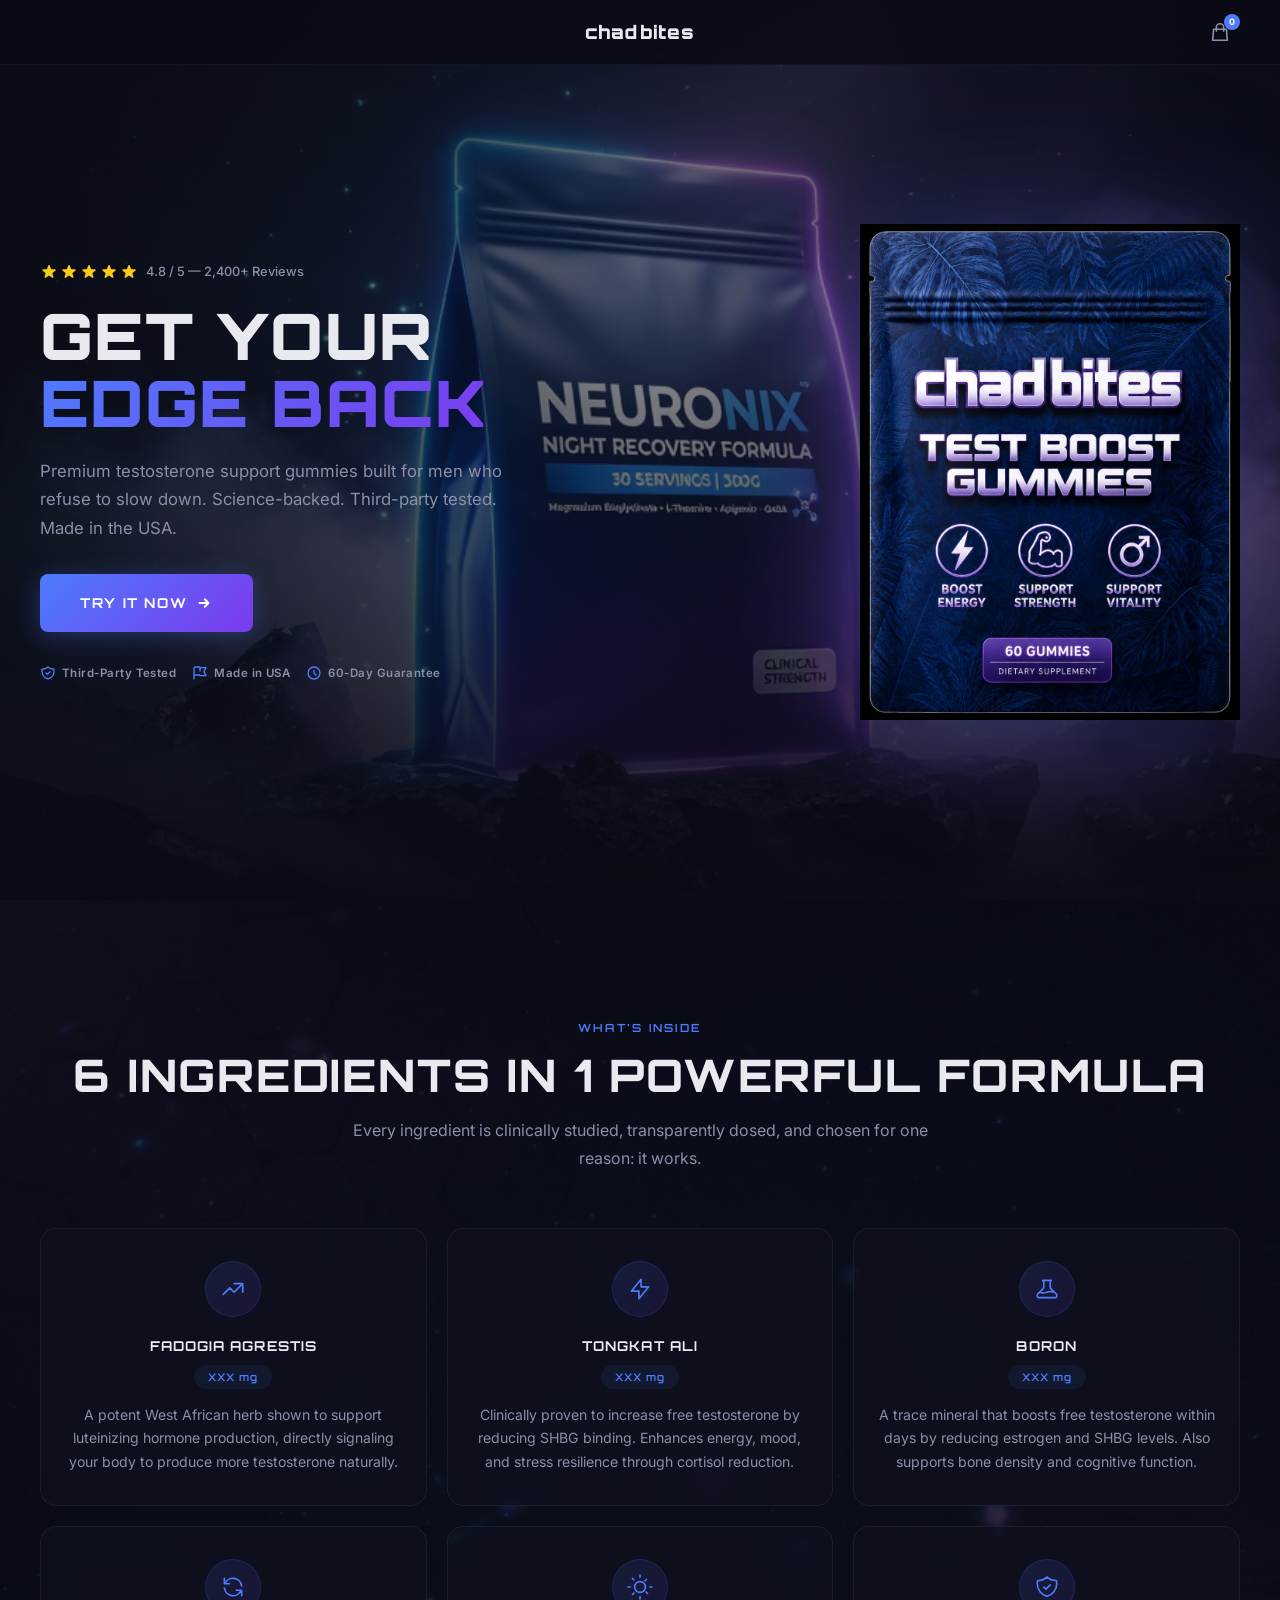
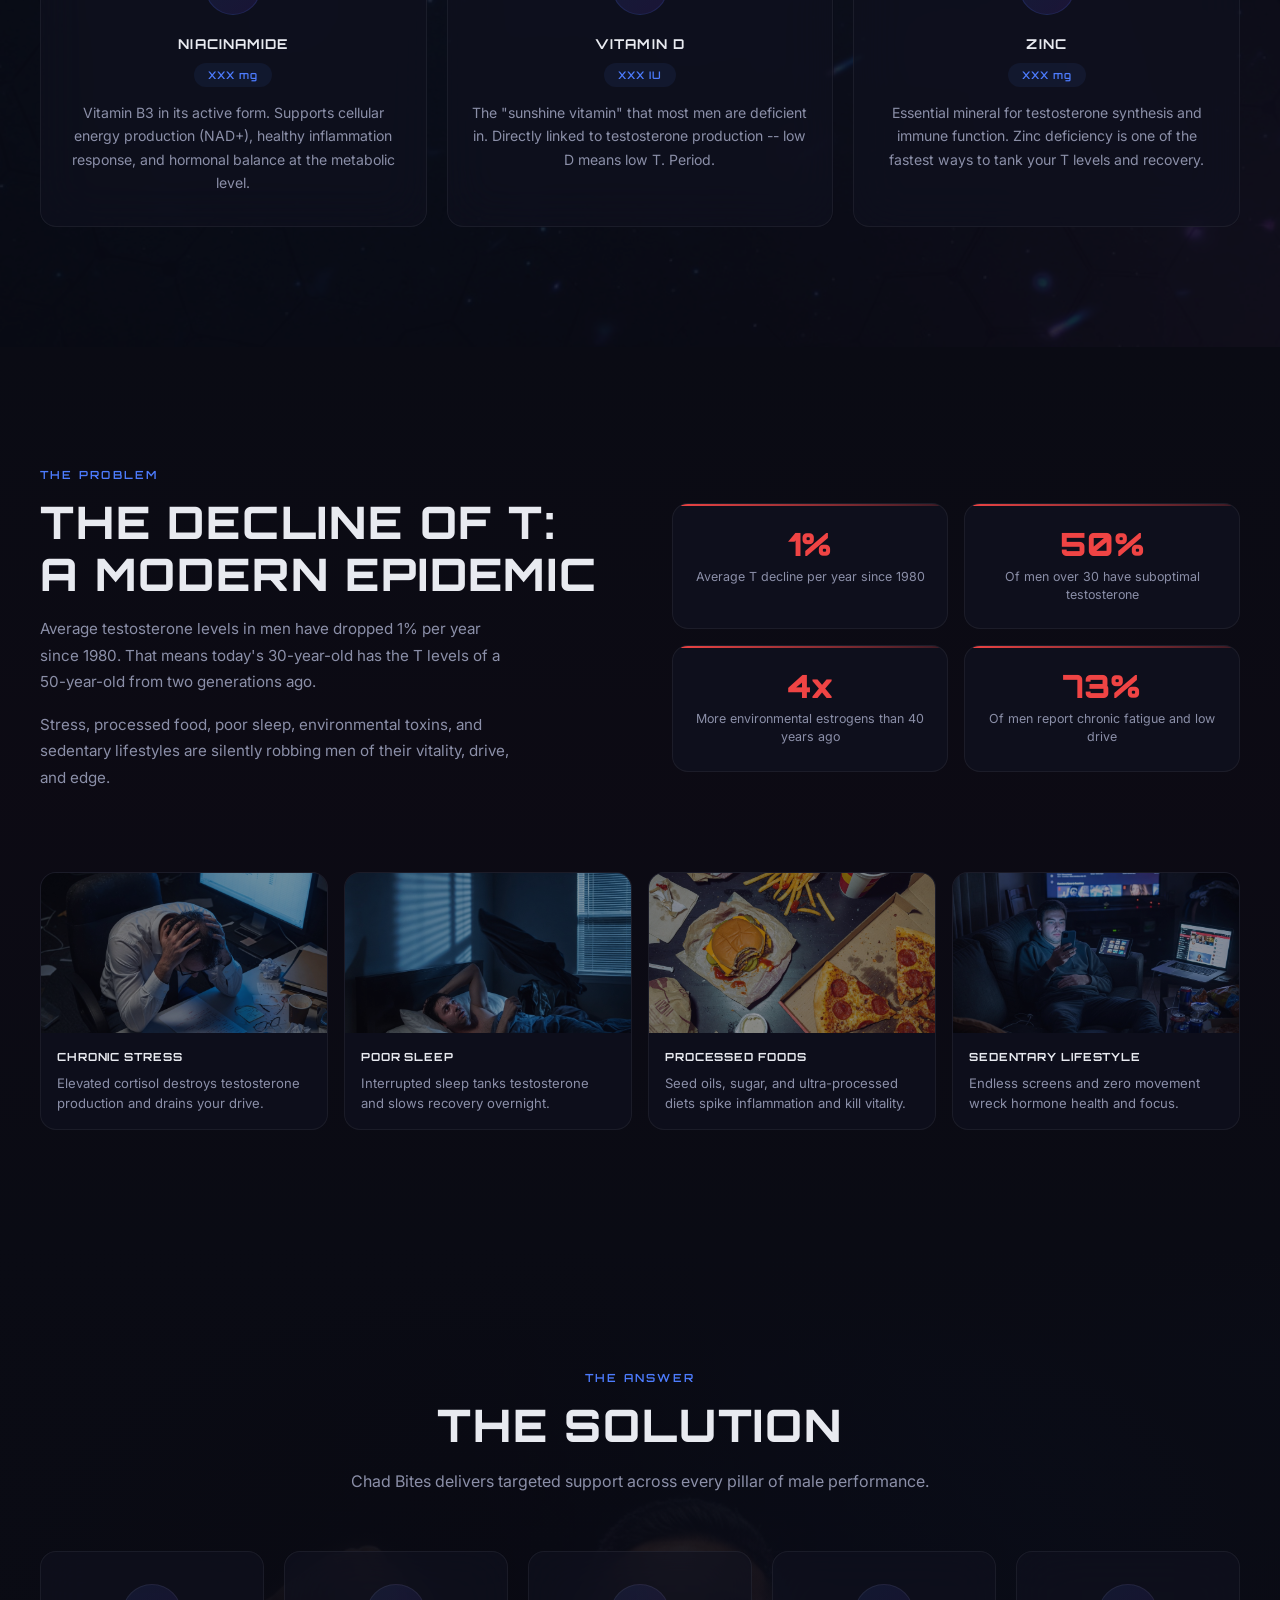
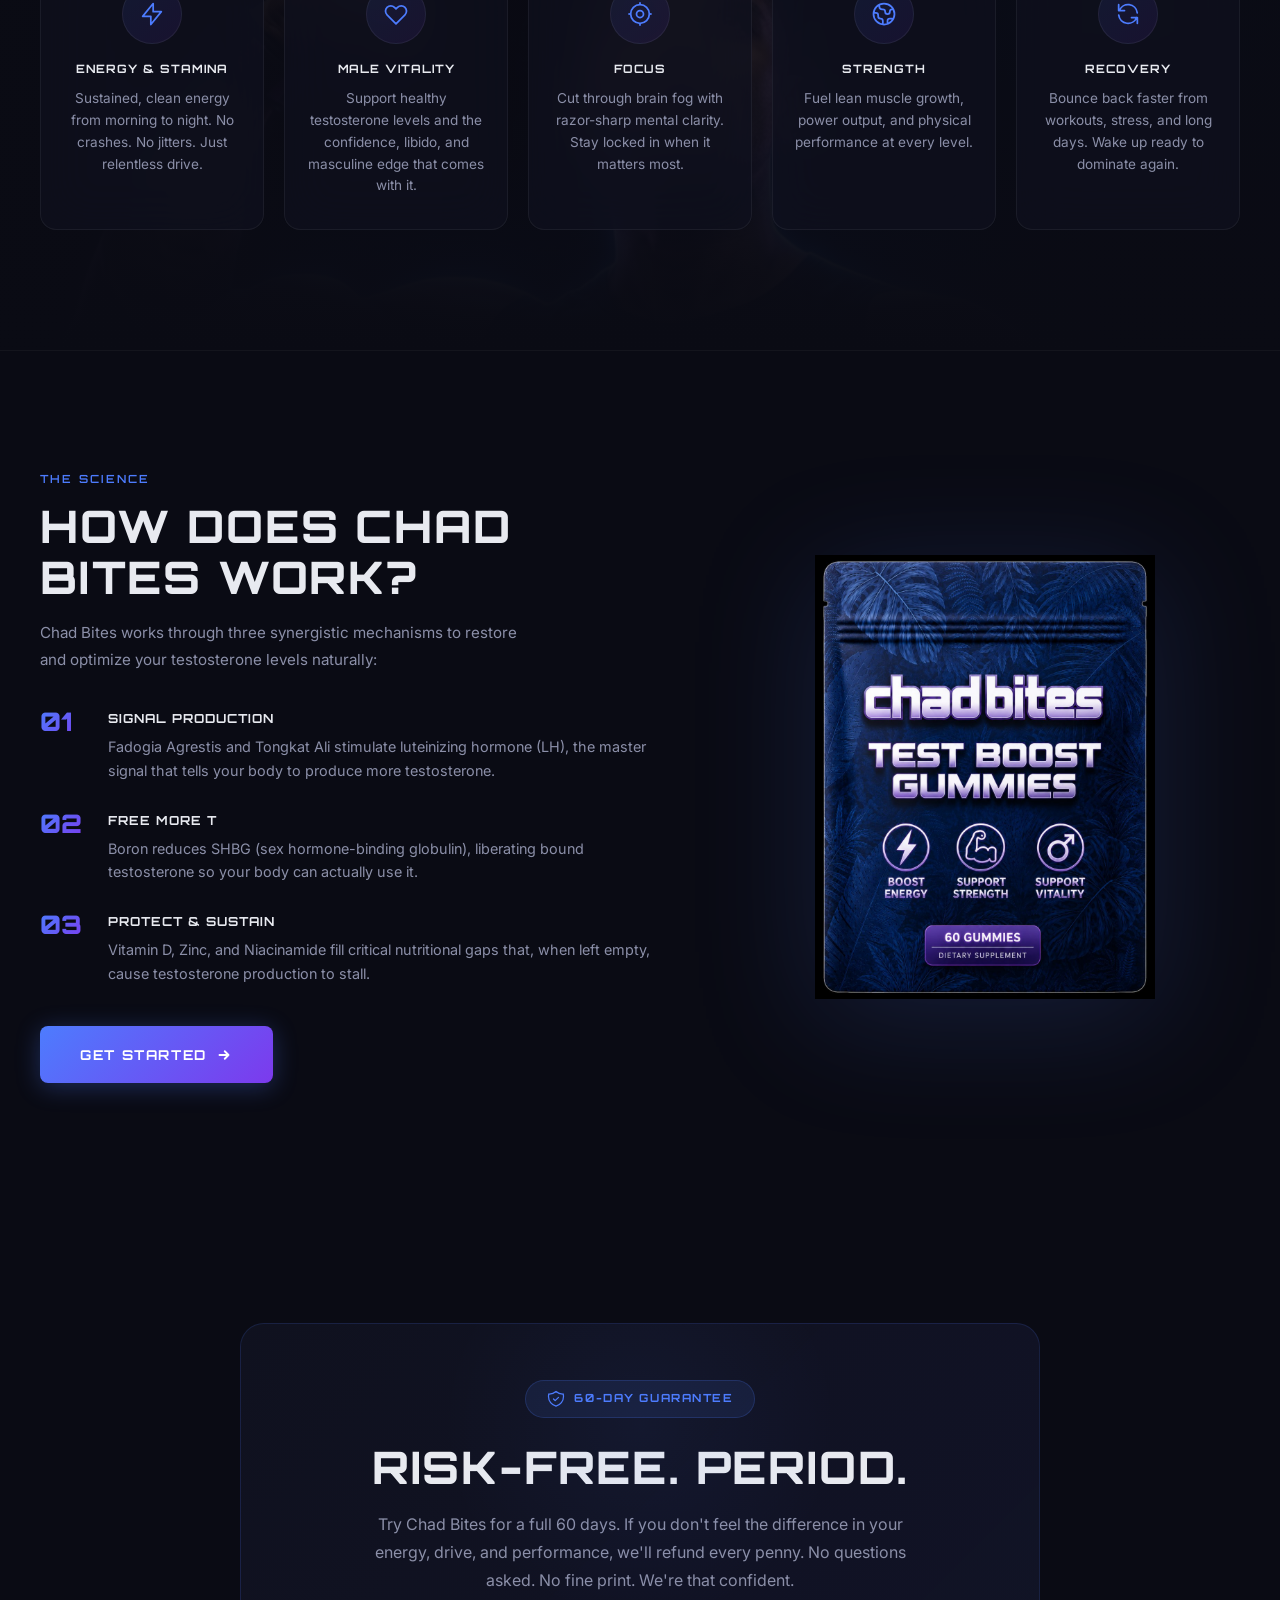
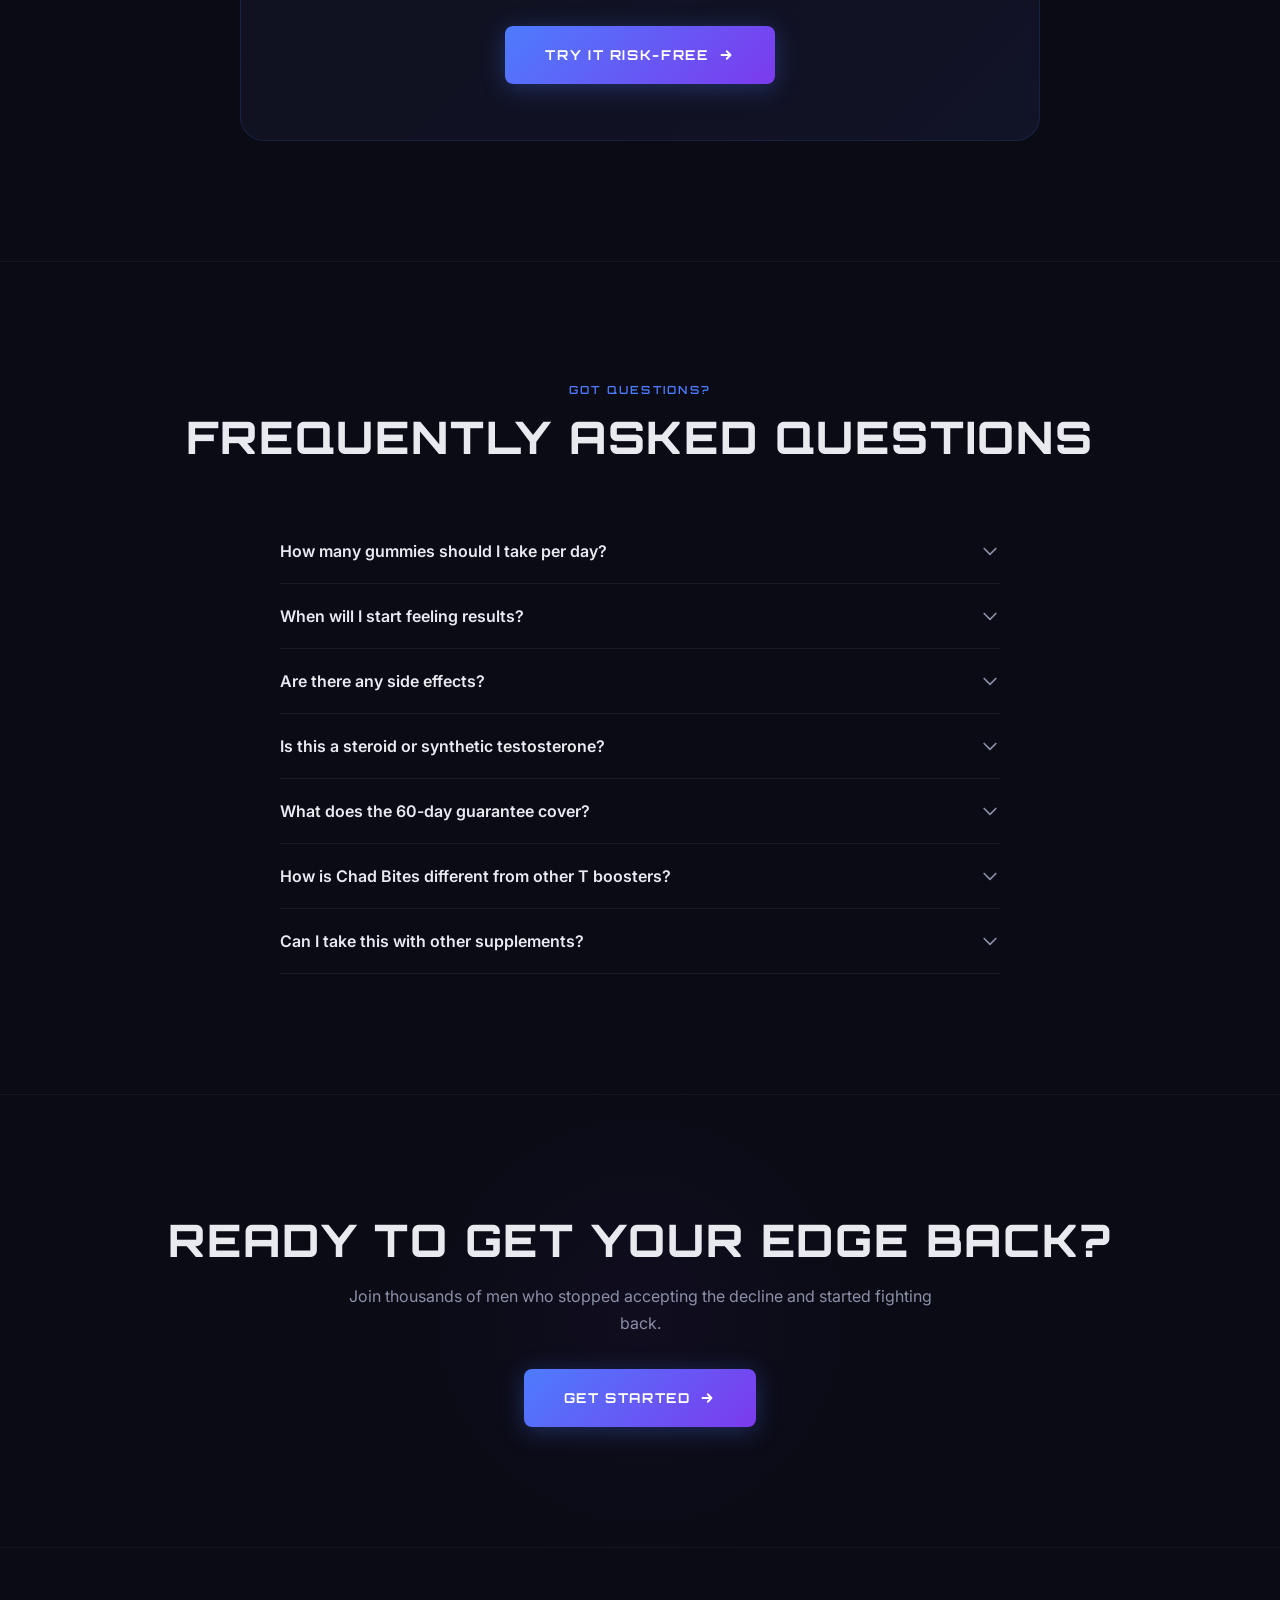
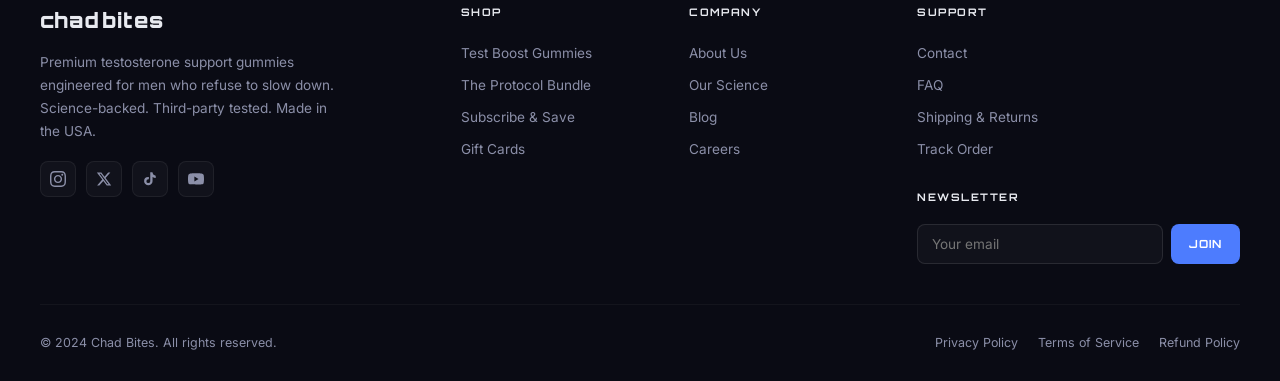
==== commit c880f366: "cache bust: version CSS" ====
--- a/index.html
+++ b/index.html
@@ -8,7 +8,7 @@
   <link rel="preconnect" href="https://fonts.googleapis.com">
   <link rel="preconnect" href="https://fonts.gstatic.com" crossorigin>
   <link href="https://fonts.googleapis.com/css2?family=Inter:wght@400;500;600;700;800;900&family=Orbitron:wght@400;500;600;700;800;900&display=swap" rel="stylesheet">
-  <link rel="stylesheet" href="css/styles.css">
+  <link rel="stylesheet" href="css/styles.css?v=2">
 </head>
 <body>
   <!-- Nav Component -->
--- a/css/styles.css
+++ b/css/styles.css
@@ -207,9 +207,9 @@
 }
 
 .header-inner {
-  display: flex;
-  align-items: center;
-  justify-content: space-between;
+  display: grid;
+  grid-template-columns: 1fr auto 1fr;
+  align-items: center;
   height: 64px;
   max-width: 1280px;
   margin: 0 auto;
@@ -219,95 +219,18 @@
   .header-inner { padding: 0 40px; }
 }
 
-.header-logo { display: flex; align-items: center; }
-
-.header-logo-text {
-  font-family: var(--font-heading);
-  font-size: 1.15rem;
-  font-weight: 900;
-  color: var(--color-text);
-  letter-spacing: 0.06em;
-  text-transform: lowercase;
-}
-.header-logo-text span {
-  color: var(--color-text);
-  margin-left: 2px;
-}
-
-.header-nav {
-  display: none;
-  gap: 28px;
-}
-@media (min-width: 1024px) {
-  .header-nav { display: flex; }
-}
-.header-nav a {
-  font-size: 0.72rem;
-  font-weight: 600;
-  letter-spacing: 0.1em;
-  text-transform: uppercase;
-  color: var(--color-text-muted);
-  transition: color 0.2s ease;
-}
-.header-nav a:hover { color: var(--color-text); }
-
-.header-actions {
-  display: flex;
-  align-items: center;
-  gap: 12px;
-}
-
-.header-icon-btn {
-  display: flex;
-  align-items: center;
-  justify-content: center;
-  width: 36px;
-  height: 36px;
-  color: var(--color-text-muted);
-  transition: color 0.2s;
-  position: relative;
-  background: none;
-  border: none;
-}
-.header-icon-btn:hover { color: var(--color-text); }
-
-.header-cart-count {
-  position: absolute;
-  top: 0;
-  right: -2px;
-  background: var(--color-accent);
-  color: #fff;
-  font-size: 0.6rem;
-  font-weight: 700;
-  width: 16px;
-  height: 16px;
-  border-radius: 50%;
-  display: flex;
-  align-items: center;
-  justify-content: center;
-}
-
-.header-cta { display: none; }
-@media (min-width: 1024px) {
-  .header-cta {
-    display: inline-flex;
-    padding: 10px 22px;
-    font-size: 0.7rem;
-  }
-}
-
+/* --- Hamburger (left cell) --- */
 .hamburger {
+  justify-self: start;
   display: flex;
   flex-direction: column;
   gap: 5px;
-  width: 22px;
+  width: 24px;
   padding: 4px 0;
   background: none;
   border: none;
   cursor: pointer;
-}
-@media (min-width: 1024px) {
-  .hamburger { display: none; }
+  z-index: 1001;
 }
 .hamburger span {
   display: block;
@@ -315,6 +238,7 @@
   background: var(--color-text);
   border-radius: 2px;
   transition: all 0.3s ease;
+  transform-origin: center;
 }
 .hamburger.is-open span:nth-child(1) {
   transform: rotate(45deg) translate(5px, 5px);
@@ -326,6 +250,58 @@
   transform: rotate(-45deg) translate(5px, -5px);
 }
 
+/* --- Logo (center cell) --- */
+.header-logo {
+  justify-self: center;
+  display: flex;
+  align-items: center;
+}
+
+.header-logo-text {
+  font-family: var(--font-heading);
+  font-size: 1.15rem;
+  font-weight: 900;
+  color: var(--color-text);
+  letter-spacing: 0.06em;
+  text-transform: lowercase;
+}
+.header-logo-text span {
+  color: var(--color-text);
+  margin-left: 2px;
+}
+
+/* --- Cart (right cell) --- */
+.header-cart-btn {
+  justify-self: end;
+  display: flex;
+  align-items: center;
+  justify-content: center;
+  position: relative;
+  width: 40px;
+  height: 40px;
+  color: var(--color-text-muted);
+  transition: color 0.2s;
+}
+.header-cart-btn:hover { color: var(--color-text); }
+
+.header-cart-count {
+  position: absolute;
+  top: 2px;
+  right: 0;
+  background: var(--color-accent);
+  color: #fff;
+  font-size: 0.55rem;
+  font-weight: 700;
+  width: 16px;
+  height: 16px;
+  border-radius: 50%;
+  display: flex;
+  align-items: center;
+  justify-content: center;
+  pointer-events: none;
+}
+
+/* --- Mobile menu overlay --- */
 .mobile-menu {
   display: none;
   position: fixed;
@@ -335,27 +311,41 @@
   bottom: 0;
   background: rgba(10, 11, 20, 0.98);
   backdrop-filter: blur(24px);
+  -webkit-backdrop-filter: blur(24px);
   z-index: 999;
-  padding: 40px 20px;
+  overflow-y: auto;
+  -webkit-overflow-scrolling: touch;
+}
+.mobile-menu.is-open { display: block; }
+
+.mobile-menu-nav {
+  display: flex;
   flex-direction: column;
-  gap: 20px;
-}
-.mobile-menu.is-open { display: flex; }
-.mobile-menu a {
-  font-family: var(--font-heading);
-  font-size: 1rem;
-  font-weight: 700;
-  letter-spacing: 0.08em;
-  text-transform: uppercase;
-  color: var(--color-text-muted);
-  padding: 12px 0;
-  border-bottom: 1px solid rgba(255, 255, 255, 0.04);
+  padding: 32px 28px 60px;
+}
+
+.mobile-menu-nav a {
+  font-family: var(--font-heading);
+  font-size: 0.82rem;
+  font-weight: 700;
+  letter-spacing: 0.1em;
+  text-transform: uppercase;
+  color: var(--color-text-muted);
+  padding: 16px 0;
+  border-bottom: 1px solid rgba(255, 255, 255, 0.05);
   display: block;
-}
-.mobile-menu a:hover { color: var(--color-text); }
-.mobile-menu .btn {
-  margin-top: 12px;
-  text-align: center;
+  transition: color 0.2s, padding-left 0.2s;
+}
+.mobile-menu-nav a:hover,
+.mobile-menu-nav a:active {
+  color: var(--color-text);
+  padding-left: 8px;
+}
+
+.mobile-menu-divider {
+  height: 1px;
+  background: rgba(77, 124, 254, 0.12);
+  margin: 8px 0;
 }
 
 /* ============================================
